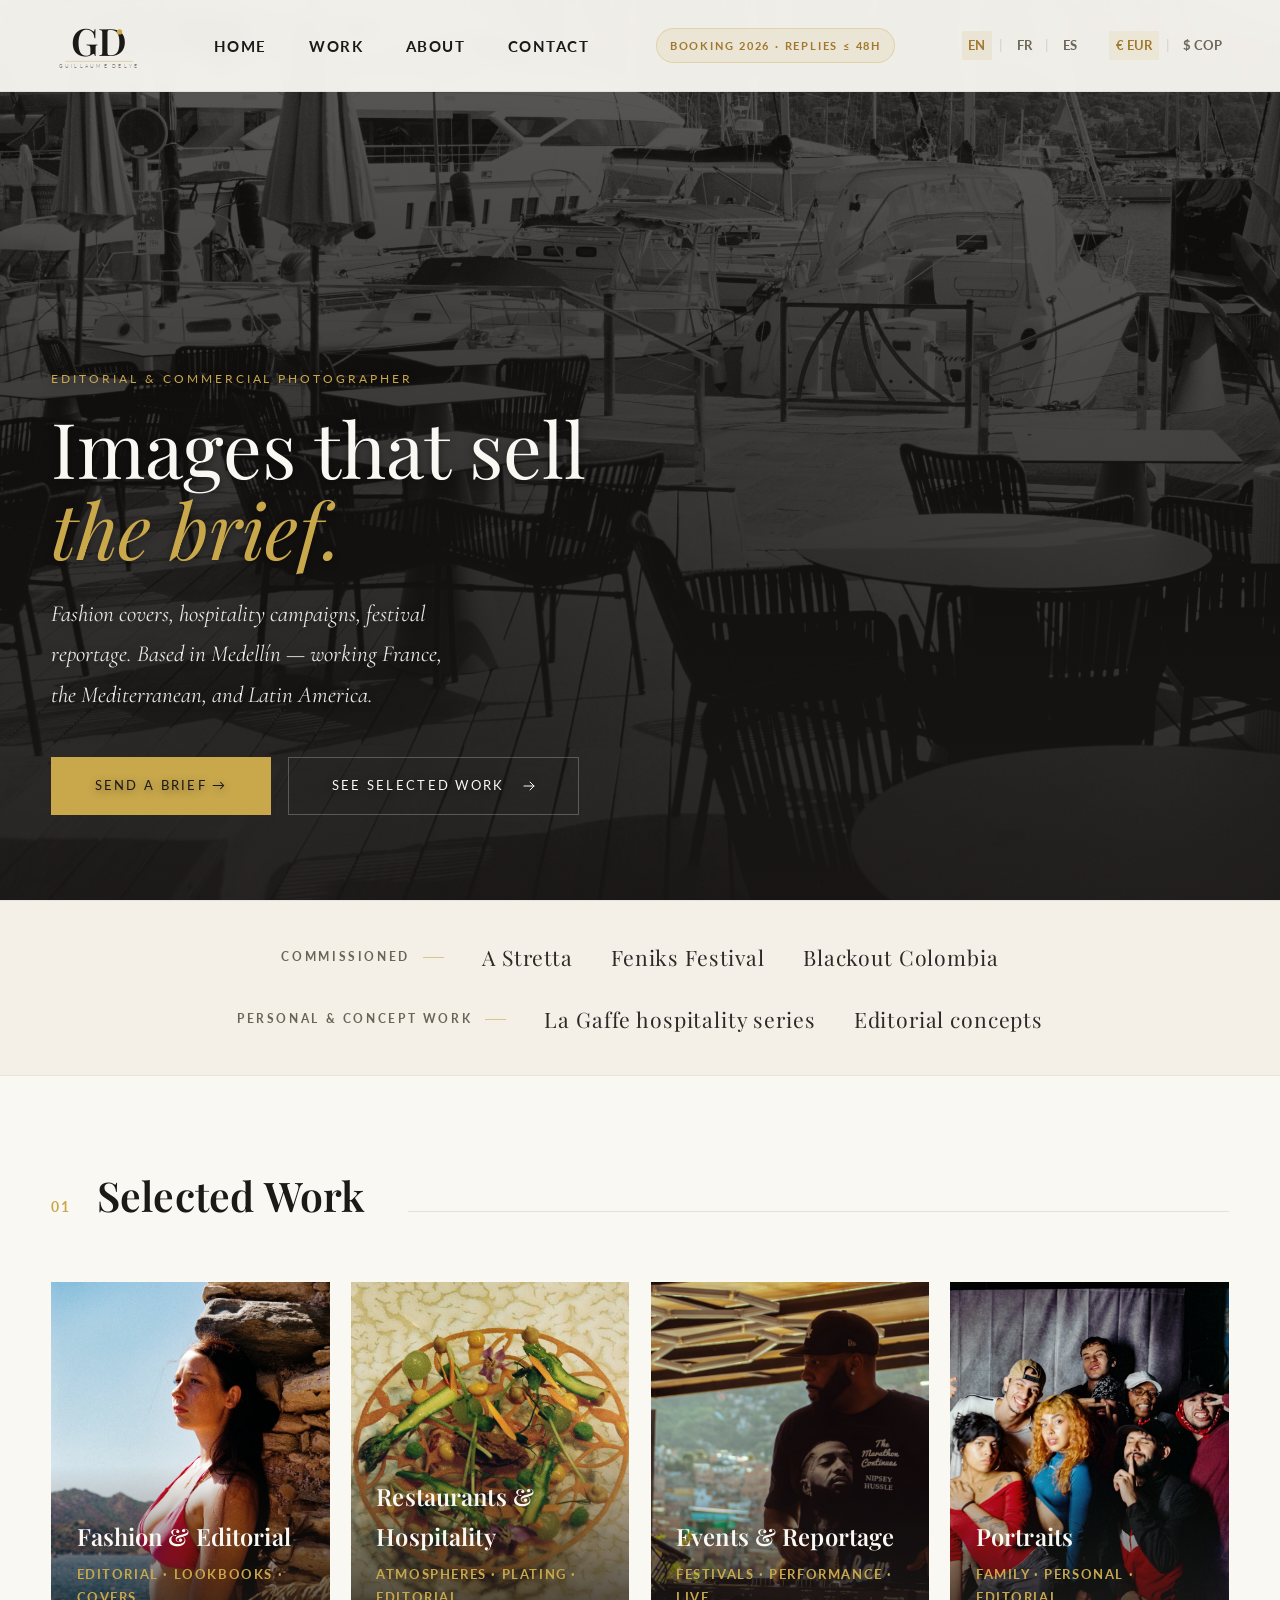
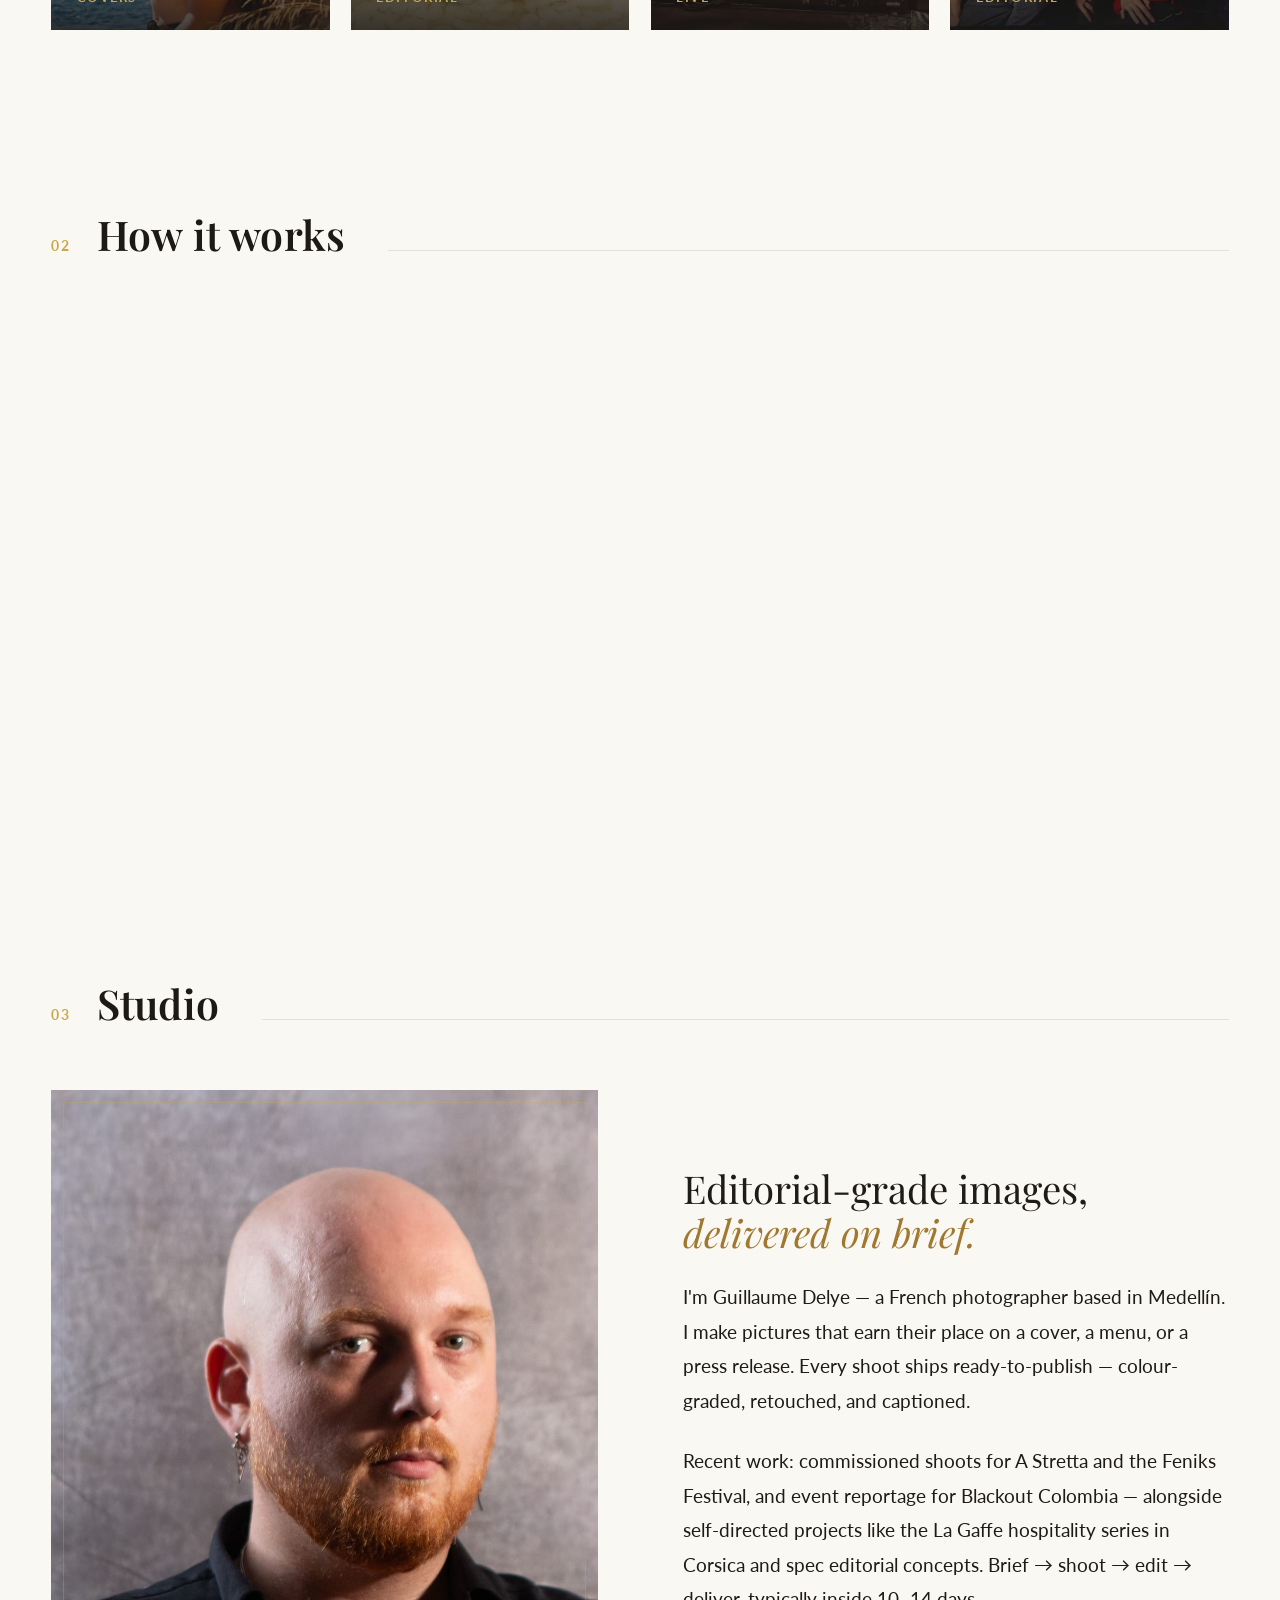
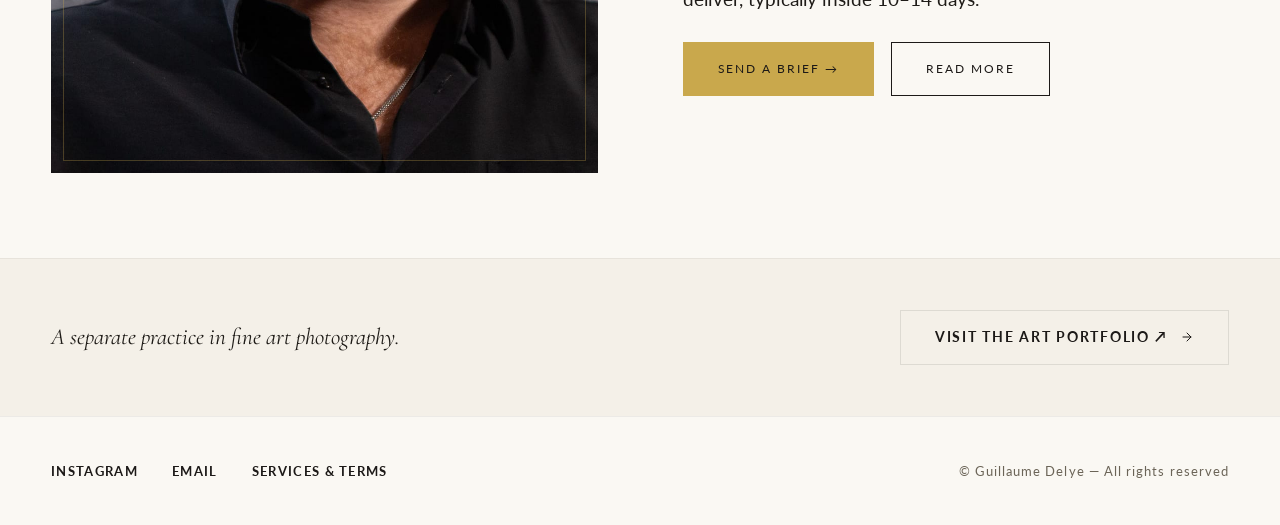
==== index.html @ 6d0bf428 "Refresh brand: refined vectorized GD monogram logo across site Replace the header logo on all pages " ====
<!DOCTYPE html>
<html lang="en">
<head>
  <meta charset="UTF-8">
  <meta name="viewport" content="width=device-width, initial-scale=1.0">
  <link rel="icon" type="image/svg+xml" href="/w2b-pro/favicon.svg">
  <link rel="alternate icon" href="/w2b-pro/favicon-32.png" sizes="32x32">
  <link rel="apple-touch-icon" href="/w2b-pro/apple-touch-icon.png">
  <title>Guillaume Delye — Editorial &amp; commercial photographer · Medellín</title>
  <meta name="description" content="French editorial and commercial photographer based in Medellín. Fashion covers, hospitality campaigns, festival reportage. Brief → shoot → deliver in 10–14 days. Replies within 48h.">
  <meta name="keywords" content="Guillaume Delye, editorial photographer Medellín, fashion photographer, hospitality photography, restaurant photographer Corsica, festival reportage">
  <meta property="og:title"       content="Guillaume Delye — Editorial &amp; Commercial Photographer">
  <meta property="og:description" content="Editorial covers, hospitality and reportage. Based in Medellín, working internationally.">
  <meta property="og:type"        content="website">
  <meta property="og:image"       content="images/fashion/model-red-bikini-stone-wall-sea-portrait-saint-florent-corsica-fashion-w2b.jpg">
  <link rel="alternate" hreflang="en" href="index.html">
  <link rel="alternate" hreflang="fr" href="index.html">
  <link rel="alternate" hreflang="es" href="index.html">
  <link rel="stylesheet" href="css/style.css">
  <link rel="canonical" href="https://w2bphotography.com/w2b-pro/">
</head>
<body>

  <!-- ═══════════════════════════════════════════════════════
       NAVIGATION
  ════════════════════════════════════════════════════════ -->
  <nav class="nav" role="navigation" aria-label="Main navigation">

    <!-- GD wordmark -->
    <a class="nav-logo" href="index.html" aria-label="Guillaume Delye · Home">
      <svg viewBox="0 0 300 150" fill="none" xmlns="http://www.w3.org/2000/svg" aria-hidden="true">
        <!-- GD monogram, refined high-contrast serif -->
        <text x="150" y="108" text-anchor="middle" font-family="'Playfair Display', Georgia, serif"
              font-size="118" font-weight="600" fill="#1C1917" letter-spacing="0">GD</text>
        <!-- Champagne dot at upper-right of the D -->
        <circle cx="214" cy="34" r="8.5" fill="#C9A84C"/>
        <!-- Gold baseline rule -->
        <line x1="44" y1="126" x2="256" y2="126" stroke="#C9A84C" stroke-width="1.4" opacity="0.9"/>
        <!-- Full name -->
        <text x="150" y="146" text-anchor="middle" font-family="'Lato', sans-serif" font-size="16"
              font-weight="300" fill="#8A8278" letter-spacing="7">GUILLAUME DELYE</text>
      </svg>
    </a>

    <!-- Links -->
    <ul class="nav-links" role="list">
      <li><a href="index.html"         data-i18n="nav_home">Home</a></li>
      <li><a href="#work"              data-i18n="nav_galleries">Work</a></li>
      <li><a href="about.html"         data-i18n="nav_about">About</a></li>
      <li><a href="contact.html"       data-i18n="nav_contact">Contact</a></li>
    </ul>
    <span class="nav-status" data-i18n="nav_status">Booking 2026 · Replies ≤ 48h</span>

    <!-- Language + mobile toggle -->
    <div style="display:flex;align-items:center;gap:1.5rem;">
      <div class="lang-switcher" role="group" aria-label="Language">
        <button class="lang-btn active" data-lang="en">EN</button>
        <span class="lang-sep">|</span>
        <button class="lang-btn" data-lang="fr">FR</button>
        <span class="lang-sep">|</span>
        <button class="lang-btn" data-lang="es">ES</button>
      </div>
      <div class="cur-switcher" role="group" aria-label="Currency">
        <button class="cur-btn" data-cur="EUR">€&nbsp;EUR</button>
        <span class="lang-sep">|</span>
        <button class="cur-btn" data-cur="COP">$&nbsp;COP</button>
      </div>
      <button class="nav-toggle" aria-label="Toggle menu" aria-expanded="false">
        <span></span><span></span><span></span>
      </button>
    </div>

  </nav>

  <!-- ═══════════════════════════════════════════════════════
       HERO
  ════════════════════════════════════════════════════════ -->
  <section class="hero" aria-label="Hero">

    <img class="hero-bg" src="images/ui/hero.jpg" alt="Guillaume Delye — La Gaffe marina terrace, Corsica">

    <div class="hero-content">
      <p class="hero-eyebrow" data-i18n="hero_eyebrow">Editorial &amp; commercial photographer</p>
      <h1 class="hero-title">
        <span data-i18n="hero_title_1">A visual representation</span><br>
        <em data-i18n="hero_title_2">of your values and project.</em>
      </h1>
      <p class="hero-tagline" data-i18n="hero_tagline">
        Fashion covers, hospitality campaigns, festival reportage. Based in Medellín, working France, the Mediterranean, and Latin America.
      </p>
      <div class="hero-cta-row">
        <a class="hero-cta hero-cta-primary" href="contact.html">
          <span data-i18n="hero_cta2">Send a brief →</span>
        </a>
        <a class="hero-cta hero-cta-ghost" href="#work">
          <span data-i18n="hero_cta">See selected work</span>
          <svg viewBox="0 0 14 14" fill="none" aria-hidden="true">
            <path d="M2 7h10M8 3l4 4-4 4" stroke="currentColor" stroke-width="1" stroke-linecap="round"/>
          </svg>
        </a>
      </div>
    </div>

  </section>

  <!-- ═══════════════════════════════════════════════════════
       CLIENTS & SELECTED WORK — two families
  ════════════════════════════════════════════════════════ -->
  <div class="featured-strip" aria-label="Clients and selected work">
    <div class="featured-inner">
      <div class="featured-group">
        <span class="featured-label" data-i18n="sec_clients_commissioned">Commissioned</span>
        <ul class="featured-list" role="list">
          <li class="featured-item">A&nbsp;Stretta</li>
          <li class="featured-item">Feniks Festival</li>
          <li class="featured-item">Blackout Colombia</li>
        </ul>
      </div>
      <div class="featured-group">
        <span class="featured-label" data-i18n="sec_clients_personal">Personal &amp; concept work</span>
        <ul class="featured-list" role="list">
          <li class="featured-item" data-i18n="clients_lagaffe">La Gaffe hospitality series</li>
          <li class="featured-item" data-i18n="clients_concepts">Editorial concepts</li>
        </ul>
      </div>
    </div>
  </div>

  <!-- ═══════════════════════════════════════════════════════
       WORK — selected categories
  ════════════════════════════════════════════════════════ -->
  <section class="section" id="work" aria-label="Selected work">
    <div class="section-header">
      <span class="section-number">01</span>
      <h2 class="section-title" data-i18n="sec_work">Selected Work</h2>
      <div class="section-line" aria-hidden="true"></div>
    </div>

    <div class="gallery-grid" id="homepage-gallery-grid" role="list">
      <!-- Populated by main.js — 4 categories -->
    </div>
  </section>

  <!-- ═══════════════════════════════════════════════════════
       PROCESS — how a commission runs
  ════════════════════════════════════════════════════════ -->
  <section class="section" id="process" aria-label="Process">
    <div class="section-header">
      <span class="section-number">02</span>
      <h2 class="section-title" data-i18n="sec_process">How it works</h2>
      <div class="section-line" aria-hidden="true"></div>
    </div>

    <ol class="process-grid" role="list">
      <li class="process-step reveal">
        <span class="process-num">01</span>
        <h3 data-i18n="proc_1_title">Brief</h3>
        <p data-i18n="proc_1_text">We agree on the look, scope, dates, and deliverables. Quote within 48h.</p>
      </li>
      <li class="process-step reveal">
        <span class="process-num">02</span>
        <h3 data-i18n="proc_2_title">Shoot</h3>
        <p data-i18n="proc_2_text">On location with light, art direction, and a working selection on set.</p>
      </li>
      <li class="process-step reveal">
        <span class="process-num">03</span>
        <h3 data-i18n="proc_3_title">Edit</h3>
        <p data-i18n="proc_3_text">Hand-graded selects, full retouching, file delivery in your specs.</p>
      </li>
      <li class="process-step reveal">
        <span class="process-num">04</span>
        <h3 data-i18n="proc_4_title">Deliver</h3>
        <p data-i18n="proc_4_text">Final files in 10–14 days. Rush turnarounds available.</p>
      </li>
    </ol>

    <aside class="rates-card reveal" aria-label="Indicative rates">
      <span class="rates-label" data-i18n="rates_label">Day rate from</span>
      <ul class="rates-list" role="list">
        <li data-price="rates_editorial">Editorial · from €1,200 / day</li>
        <li data-price="rates_hospo">Hospitality · package from €2,400</li>
        <li data-price="rates_event">Event &amp; reportage · from €300</li>
        <li data-price="rates_portrait">Portraits · from €350</li>
      </ul>
      <a href="documents/services.html" class="btn rates-cta" data-i18n="rates_services_link">Full rates &amp; services →</a>
      <p class="rates-note" data-i18n="rates_note">All rates exclude travel, licensing, and post. Detailed quote within 48h of brief.</p>
    </aside>
  </section>

  <!-- ═══════════════════════════════════════════════════════
       STUDIO — about snippet
  ════════════════════════════════════════════════════════ -->
  <section class="section" id="about-snippet" aria-label="About">
    <div class="section-header">
      <span class="section-number">03</span>
      <h2 class="section-title" data-i18n="sec_about">About</h2>
      <div class="section-line" aria-hidden="true"></div>
    </div>

    <div class="about-strip">
      <div class="about-img-wrap reveal">
        <img src="images/ui/portrait.jpg"
             alt="Guillaume Delye — photographer, Medellín"
             style="width:100%;aspect-ratio:4/5;object-fit:cover;background:var(--bg-2);">
      </div>

      <div class="about-text reveal">
        <h2>
          <span data-i18n="about_h2_1">Editorial-grade images,</span><br>
          <em data-i18n="about_h2_2">delivered on brief.</em>
        </h2>
        <p data-i18n="about_p1">
          I'm Guillaume Delye, a French photographer based in Medellín. I make pictures that earn their place on a cover, a menu, or a press release. Every shoot ships ready-to-publish: colour-graded, retouched, and captioned.
        </p>
        <p data-i18n="about_p2">
          Recent work: commissioned shoots for A Stretta and the Feniks Festival, and event reportage for Blackout Colombia, alongside self-directed projects like the La Gaffe hospitality series in Corsica and spec editorial concepts. Brief → shoot → edit → deliver, typically inside 10–14 days.
        </p>
        <div style="display:flex;gap:1rem;flex-wrap:wrap;margin-top:1.5rem;">
          <a class="btn btn-gold" href="contact.html" data-i18n="hero_cta2">Send a brief →</a>
          <a class="btn" href="about.html" data-i18n="about_read">Read more</a>
        </div>
      </div>
    </div>
  </section>

  <!-- ═══════════════════════════════════════════════════════
       BRIDGE TO ART SITE — quiet, single line
  ════════════════════════════════════════════════════════ -->
  <div class="art-bridge reveal" aria-label="Art portfolio">
    <p class="art-bridge-text" data-i18n="bridge_text">A separate practice in fine art photography.</p>
    <a class="art-bridge-link" href="https://w2bphotography.com/">
      <span data-i18n="bridge_link">Visit the art portfolio ↗</span>
      <svg width="14" height="14" viewBox="0 0 14 14" fill="none" aria-hidden="true">
        <path d="M3 7h8M7 3l4 4-4 4" stroke="currentColor" stroke-width="1" stroke-linecap="round"/>
      </svg>
    </a>
  </div>

  <!-- ═══════════════════════════════════════════════════════
       FOOTER
  ════════════════════════════════════════════════════════ -->
  <footer class="footer" role="contentinfo">
    <nav class="footer-social" aria-label="Social media">
      <a href="https://www.instagram.com/guillaumedelye" target="_blank" rel="noopener">Instagram</a>
      <a href="mailto:w2bphoto+pro@gmail.com">Email</a>
      <a href="documents/index.html" data-i18n="footer_docs">Services &amp; terms</a>
    </nav>
    <p class="footer-copy" data-i18n="footer_copy">© Guillaume Delye. All rights reserved</p>
  </footer>

  <!-- Lightbox -->
  <div id="lightbox" class="lightbox" role="dialog" aria-modal="true" aria-label="Image viewer">
    <button id="lightbox-close" class="lightbox-close">✕ Close</button>
    <button id="lightbox-prev"  class="lightbox-nav lightbox-prev">‹</button>
    <img    id="lightbox-img"   class="lightbox-img" src="" alt="">
    <button id="lightbox-next"  class="lightbox-nav lightbox-next">›</button>
    <div    id="lightbox-caption" class="lightbox-caption"></div>
  </div>

  <script src="js/gallery-data.js"></script>
  <script src="js/lang.js"></script>
  <script src="js/main.js"></script>
</body>
</html>
---- css/style.css ----
/* ============================================================
   W2b PROFESSIONAL — Main Stylesheet
   Colors: Cream #FAF8F3 | Gold #C9A84C | Near-Black #1C1917
   Fonts: Playfair Display (headings) | Cormorant Garamond (sub) | Lato (body)
   ============================================================ */

@import url('https://fonts.googleapis.com/css2?family=Playfair+Display:ital,wght@0,400;0,600;1,400&family=Cormorant+Garamond:ital,wght@0,300;0,400;1,300;1,400&family=Lato:wght@300;400;700&display=swap');

/* ── Variables ─────────────────────────────────────────────── */
:root {
  --bg:           #FAF8F3;
  --bg-2:         #F4F0E8;
  --bg-3:         #EDE8DE;
  --near-black:   #1C1917;
  --text:         #1F1C18;
  --text-muted:   #6B6457;
  --gold:         #C9A84C;
  --gold-dark:    #A07830;
  --gold-light:   rgba(201,168,76,0.12);
  --gold-border:  rgba(201,168,76,0.3);
  --border:       rgba(28,25,23,0.1);
  --border-soft:  rgba(28,25,23,0.06);

  /* Subtle art-site nod */
  --crimson-ghost: rgba(196,30,58,0.06);
  --crimson-line:  rgba(196,30,58,0.18);

  --font-display: 'Playfair Display', Georgia, serif;
  --font-sub:     'Cormorant Garamond', Georgia, serif;
  --font-body:    'Lato', system-ui, sans-serif;

  --ease-silk:    cubic-bezier(0.25, 0.46, 0.45, 0.94);
  --ease-lift:    cubic-bezier(0.34, 1.56, 0.64, 1);
}

/* ── Reset ─────────────────────────────────────────────────── */
*, *::before, *::after { box-sizing: border-box; margin: 0; padding: 0; }

html { scroll-behavior: smooth; font-size: 17px; }

body {
  background: var(--bg);
  color: var(--text);
  font-family: var(--font-body);
  font-weight: 400;
  font-size: 1.05rem;
  line-height: 1.7;
  overflow-x: hidden;
}

p { font-size: 1.05rem; line-height: 1.75; }

img { display: block; max-width: 100%; }
a   { color: inherit; text-decoration: none; }
ul  { list-style: none; }
button { cursor: pointer; border: none; background: none; font: inherit; }

/* ── Scrollbar ─────────────────────────────────────────────── */
::-webkit-scrollbar { width: 4px; }
::-webkit-scrollbar-track  { background: var(--bg); }
::-webkit-scrollbar-thumb  { background: var(--gold); border-radius: 2px; }

/* ── Navigation ────────────────────────────────────────────── */
.nav {
  position: fixed;
  top: 0; left: 0; right: 0;
  z-index: 100;
  display: flex;
  align-items: center;
  justify-content: space-between;
  padding: 1.25rem 3rem;
  background: rgba(250,248,243,0.95);
  backdrop-filter: blur(8px);
  border-bottom: 1px solid var(--border-soft);
  transition: box-shadow 0.4s ease;
}

.nav.scrolled {
  box-shadow: 0 2px 24px rgba(28,25,23,0.06);
}

/* Logo */
.nav-logo svg { width: auto; height: 48px; display: block; }

/* Nav links */
.nav-links {
  display: flex;
  gap: 2.5rem;
  align-items: center;
}

.nav-links a {
  font-family: var(--font-body);
  font-size: 0.88rem;
  font-weight: 700;
  letter-spacing: 0.1em;
  text-transform: uppercase;
  color: var(--near-black);
  position: relative;
  transition: color 0.3s ease;
}

.nav-links a::after {
  content: '';
  position: absolute;
  bottom: -3px; left: 0;
  width: 0; height: 1px;
  background: var(--gold);
  transition: width 0.35s var(--ease-silk);
}

.nav-links a:hover { color: var(--near-black); }
.nav-links a:hover::after { width: 100%; }

/* Language switcher */
.lang-switcher {
  display: flex;
  gap: 0.4rem;
  align-items: center;
  font-family: var(--font-body);
  font-size: 0.78rem;
  font-weight: 700;
  letter-spacing: 0.08em;
}

.lang-switcher button {
  color: var(--text-muted);
  padding: 0.2rem 0.4rem;
  border-radius: 2px;
  transition: color 0.2s, background 0.2s;
}

.lang-switcher button:hover,
.lang-switcher button.active {
  color: var(--gold-dark);
  background: var(--gold-light);
}

.lang-sep { color: var(--border); }

/* Currency switcher — mirrors the language switcher */
.cur-switcher {
  display: flex;
  gap: 0.4rem;
  align-items: center;
  font-family: var(--font-body);
  font-size: 0.78rem;
  font-weight: 700;
  letter-spacing: 0.08em;
}

.cur-switcher button {
  color: var(--text-muted);
  padding: 0.2rem 0.4rem;
  border-radius: 2px;
  transition: color 0.2s, background 0.2s;
}

.cur-switcher button:hover,
.cur-switcher button.active {
  color: var(--gold-dark);
  background: var(--gold-light);
}

/* Mobile toggle */
.nav-toggle {
  display: none;
  flex-direction: column;
  gap: 5px;
  padding: 4px;
}

.nav-toggle span {
  display: block;
  width: 22px;
  height: 1px;
  background: var(--text);
  transition: transform 0.3s ease, opacity 0.3s ease;
}

/* ── Hero ───────────────────────────────────────────────────── */
.hero {
  position: relative;
  width: 100%;
  min-height: 100vh;
  display: flex;
  align-items: flex-end;
  overflow: hidden;
  padding-bottom: 5rem;
}

.hero-bg {
  position: absolute;
  inset: 0;
  object-fit: cover;
  width: 100%; height: 100%;
  /* Convert hero photo to moody B&W so cream text always reads */
  filter: grayscale(1) brightness(0.55) contrast(1.1);
  transition: transform 8s ease;
}

.hero:hover .hero-bg { transform: scale(1.03); }

/* Stronger gradient overlay — guarantees text contrast at the bottom */
.hero::after {
  content: '';
  position: absolute;
  inset: 0;
  background:
    linear-gradient(
      to bottom,
      rgba(28,25,23,0.45) 0%,
      rgba(28,25,23,0.55) 35%,
      rgba(28,25,23,0.85) 100%
    ),
    radial-gradient(
      ellipse at 30% 80%,
      rgba(0,0,0,0.4) 0%,
      transparent 60%
    );
}

/* Hero text gets a subtle shadow as a safety net */
.hero-content { text-shadow: 0 2px 8px rgba(0,0,0,0.45); }

.hero-content {
  position: relative;
  z-index: 2;
  padding: 0 3rem;
  max-width: 1400px;
  width: 100%;
  margin: 0 auto;
}

.hero-eyebrow {
  font-family: var(--font-body);
  font-size: 0.7rem;
  letter-spacing: 0.25em;
  text-transform: uppercase;
  color: var(--gold);
  margin-bottom: 1rem;
  opacity: 0;
  animation: fadeUp 0.9s var(--ease-silk) 0.3s forwards;
}

.hero-title {
  font-family: var(--font-display);
  font-size: clamp(2.8rem, 6vw, 6rem);
  font-weight: 400;
  line-height: 1.05;
  color: #FAF8F3;
  margin-bottom: 1.5rem;
  opacity: 0;
  animation: fadeUp 0.9s var(--ease-silk) 0.55s forwards;
}

.hero-title em {
  font-style: italic;
  color: var(--gold);
}

.hero-tagline {
  font-family: var(--font-sub);
  font-size: clamp(1.2rem, 1.8vw, 1.55rem);
  font-weight: 400;
  font-style: italic;
  color: rgba(250,248,243,0.92);
  max-width: 420px;
  margin-bottom: 2.5rem;
  opacity: 0;
  animation: fadeUp 0.9s var(--ease-silk) 0.8s forwards;
}

.hero-cta {
  display: inline-flex;
  align-items: center;
  gap: 1rem;
  font-family: var(--font-body);
  font-size: 0.75rem;
  letter-spacing: 0.18em;
  text-transform: uppercase;
  color: #FAF8F3;
  border: 1px solid rgba(250,248,243,0.4);
  padding: 1rem 2.5rem;
  transition: background 0.35s ease, border-color 0.35s ease, color 0.35s ease;
  opacity: 0;
  animation: fadeUp 0.9s var(--ease-silk) 1s forwards;
}

.hero-cta:hover {
  background: var(--gold);
  border-color: var(--gold);
  color: var(--near-black);
}

.hero-cta svg {
  width: 14px; height: 14px;
  transition: transform 0.3s ease;
}

.hero-cta:hover svg { transform: translateX(5px); }

/* Two-button hero row */
.hero-cta-row {
  display: flex;
  flex-wrap: wrap;
  gap: 1rem;
  opacity: 0;
  animation: fadeUp 0.9s var(--ease-silk) 1s forwards;
}

.hero-cta-row .hero-cta { animation: none; opacity: 1; }

/* Ghost variant — secondary action */
.hero-cta-ghost {
  border-color: rgba(250,248,243,0.25);
  background: transparent;
}

.hero-cta-ghost:hover {
  background: rgba(250,248,243,0.1);
  border-color: rgba(250,248,243,0.6);
  color: #FAF8F3;
}

/* ── Section Layout ─────────────────────────────────────────── */
.section {
  padding: 5rem 3rem;
  max-width: 1400px;
  margin: 0 auto;
}

.section-header {
  display: flex;
  align-items: baseline;
  gap: 1.5rem;
  margin-bottom: 3rem;
}

.section-number {
  font-family: var(--font-body);
  font-size: 0.85rem;
  color: var(--gold);
  letter-spacing: 0.15em;
  font-weight: 700;
}

.section-title {
  font-family: var(--font-display);
  font-size: clamp(2.1rem, 3.2vw, 3rem);
  font-weight: 600;
  color: var(--near-black);
  letter-spacing: 0.005em;
}

.section-line {
  flex: 1;
  height: 1px;
  background: var(--border);
  margin-left: 1rem;
}

/* ── Gallery Grid (homepage) ────────────────────────────────── */
.gallery-grid {
  display: grid;
  grid-template-columns: repeat(4, 1fr);
  gap: 1.25rem;
}

.gallery-card {
  position: relative;
  overflow: hidden;
  aspect-ratio: 4/5;
  background: var(--bg-2);
  cursor: pointer;
  display: block;
}

.gallery-card img {
  width: 100%; height: 100%;
  object-fit: cover;
  transition: transform 0.7s var(--ease-silk), filter 0.4s ease;
  filter: saturate(0.9);
}

.gallery-card:hover img {
  transform: scale(1.06);
  filter: saturate(1.05);
}

.gallery-card-info {
  position: absolute;
  bottom: 0; left: 0; right: 0;
  padding: 3rem 1.5rem 1.5rem;
  background: linear-gradient(to top, rgba(28,25,23,0.85) 0%, transparent 100%);
  transform: translateY(4px);
  transition: transform 0.35s ease;
}

.gallery-card:hover .gallery-card-info { transform: translateY(0); }

.gallery-card-title {
  font-family: var(--font-display);
  font-size: 1.4rem;
  font-weight: 600;
  color: #FAF8F3;
  margin-bottom: 0.4rem;
  letter-spacing: 0.005em;
}

.gallery-card-meta {
  font-family: var(--font-body);
  font-size: 0.78rem;
  font-weight: 700;
  letter-spacing: 0.12em;
  text-transform: uppercase;
  color: var(--gold);
}

/* Gold top border on hover */
.gallery-card::after {
  content: '';
  position: absolute;
  top: 0; left: 0; right: 0;
  height: 2px;
  background: linear-gradient(to right, var(--gold), transparent);
  transform: scaleX(0);
  transform-origin: left;
  transition: transform 0.4s var(--ease-silk);
}

.gallery-card:hover::after { transform: scaleX(1); }

/* ── Services / About Strip ─────────────────────────────────── */
.services-strip {
  background: var(--bg-2);
  padding: 4rem 3rem;
  border-top: 1px solid var(--border-soft);
  border-bottom: 1px solid var(--border-soft);
}

.services-inner {
  max-width: 1400px;
  margin: 0 auto;
  display: grid;
  grid-template-columns: repeat(6, 1fr);
  gap: 1.5rem;
  text-align: center;
}

.service-item {
  display: flex;
  flex-direction: column;
  align-items: center;
  gap: 0.75rem;
  padding: 1rem 0.5rem;
  border-radius: 4px;
  text-decoration: none;
  color: inherit;
  transition: transform 0.25s ease, background 0.25s ease;
}

.service-item:hover {
  transform: translateY(-3px);
  background: rgba(201,168,76,0.06);
}

.service-item:hover .service-icon {
  stroke: var(--gold);
  filter: drop-shadow(0 2px 6px rgba(201,168,76,0.3));
}

.service-item:hover .service-label {
  color: var(--text);
}

.service-icon {
  width: 40px; height: 40px;
  stroke: var(--gold);
  fill: none;
  stroke-width: 1.2;
  stroke-linecap: round;
  transition: filter 0.25s ease;
}

.service-label {
  font-family: var(--font-body);
  font-size: 0.82rem;
  font-weight: 700;
  letter-spacing: 0.1em;
  text-transform: uppercase;
  color: var(--near-black);
  transition: color 0.25s ease;
}

/* ── Featured-In strip — press / clients ────────────────────── */
.featured-strip {
  background: var(--bg-2);
  border-top: 1px solid var(--border-soft);
  border-bottom: 1px solid var(--border-soft);
  padding: 2.25rem 3rem;
}

.featured-inner {
  max-width: 1400px;
  margin: 0 auto;
  display: flex;
  flex-direction: column;
  align-items: center;
  gap: 1.5rem;
}

.featured-group {
  display: flex;
  align-items: center;
  justify-content: center;
  flex-wrap: wrap;
  gap: 1.5rem 2.25rem;
}

.featured-label {
  font-family: var(--font-body);
  font-size: 0.7rem;
  font-weight: 700;
  letter-spacing: 0.22em;
  text-transform: uppercase;
  color: var(--text-muted);
  position: relative;
  padding-right: 2rem;
}

.featured-label::after {
  content: '';
  position: absolute;
  right: 0; top: 50%;
  width: 1.25rem; height: 1px;
  background: var(--gold);
  opacity: 0.6;
}

.featured-list {
  display: flex;
  align-items: center;
  flex-wrap: wrap;
  gap: 2.25rem;
  list-style: none;
  padding: 0;
  margin: 0;
}

.featured-item {
  font-family: var(--font-display);
  font-size: 1.25rem;
  font-weight: 400;
  letter-spacing: 0.04em;
  color: var(--near-black);
  white-space: nowrap;
  opacity: 0.92;
  transition: opacity 0.3s ease, color 0.3s ease;
}

.featured-item:hover { opacity: 1; }

/* ── About snippet ──────────────────────────────────────────── */
.about-strip {
  display: grid;
  grid-template-columns: 1fr 1fr;
  gap: 5rem;
  align-items: center;
}

.about-img-wrap {
  position: relative;
  overflow: hidden;
}

.about-img-wrap img {
  width: 100%;
  aspect-ratio: 4/5;
  object-fit: cover;
  transition: transform 0.7s var(--ease-silk);
}

.about-img-wrap:hover img { transform: scale(1.03); }

/* Subtle gold frame */
.about-img-wrap::after {
  content: '';
  position: absolute;
  inset: 12px;
  border: 1px solid var(--gold-border);
  pointer-events: none;
  transition: inset 0.4s ease;
}

.about-img-wrap:hover::after { inset: 6px; }

.about-text h2 {
  font-family: var(--font-display);
  font-size: clamp(1.8rem, 3vw, 2.8rem);
  font-weight: 400;
  margin-bottom: 1.5rem;
  line-height: 1.15;
}

.about-text h2 em {
  font-style: italic;
  color: var(--gold-dark);
}

.about-text p {
  font-size: 1.1rem;
  line-height: 1.85;
  color: var(--text);
  margin-bottom: 1.5rem;
}

/* Subtle crimson accent — nod to art site */
.art-nod {
  display: inline-flex;
  align-items: center;
  gap: 0.75rem;
  font-family: var(--font-sub);
  font-size: 0.85rem;
  font-style: italic;
  color: var(--text-muted);
  padding: 0.75rem 1.25rem;
  background: var(--crimson-ghost);
  border-left: 2px solid var(--crimson-line);
  margin-bottom: 2rem;
}

/* ── Bridge to Art Site ─────────────────────────────────────── */
.art-bridge {
  background: var(--bg-2);
  border-top: 1px solid var(--border-soft);
  padding: 3rem;
  display: flex;
  align-items: center;
  justify-content: space-between;
  flex-wrap: wrap;
  gap: 1.5rem;
  max-width: 1400px;
  margin: 0 auto;
}

.art-bridge-text {
  font-family: var(--font-sub);
  font-size: clamp(1.2rem, 1.8vw, 1.5rem);
  font-style: italic;
  color: var(--text);
}

.art-bridge-link {
  display: flex;
  align-items: center;
  gap: 0.75rem;
  font-family: var(--font-body);
  font-size: 0.85rem;
  font-weight: 700;
  letter-spacing: 0.12em;
  text-transform: uppercase;
  color: var(--near-black);
  border: 1px solid var(--border);
  padding: 0.85rem 2rem;
  transition: border-color 0.3s, background 0.3s;
}

.art-bridge-link:hover {
  border-color: var(--gold);
  background: var(--gold-light);
}

/* ── Footer ─────────────────────────────────────────────────── */
.footer {
  border-top: 1px solid var(--border-soft);
  padding: 2.5rem 3rem;
  display: flex;
  align-items: center;
  justify-content: space-between;
  flex-wrap: wrap;
  gap: 1.5rem;
}

.footer-social {
  display: flex;
  gap: 2rem;
}

.footer-social a {
  font-family: var(--font-body);
  font-size: 0.78rem;
  font-weight: 700;
  letter-spacing: 0.1em;
  text-transform: uppercase;
  color: var(--near-black);
  transition: color 0.25s;
}

.footer-social a:hover { color: var(--gold-dark); }

.footer-copy {
  font-family: var(--font-body);
  font-size: 0.78rem;
  color: var(--text-muted);
  letter-spacing: 0.08em;
}

/* ── Gallery Page ───────────────────────────────────────────── */
.gallery-page-hero {
  min-height: 50vh;
  display: flex;
  flex-direction: column;
  justify-content: flex-end;
  padding: 7rem 3rem 3.5rem;
  position: relative;
  overflow: hidden;
  border-bottom: 1px solid var(--border-soft);
}

.gallery-page-hero::after {
  content: '';
  position: absolute;
  inset: 0;
  background: linear-gradient(to bottom, transparent 30%, rgba(250,248,243,0.95) 100%);
  z-index: 1;
}

.gallery-page-hero-bg {
  position: absolute;
  inset: 0;
  object-fit: cover;
  width: 100%; height: 100%;
  filter: saturate(0.7);
}

.gallery-page-hero-content {
  position: relative;
  z-index: 2;
  max-width: 1400px;
  margin: 0 auto;
  width: 100%;
}

.gallery-back {
  display: inline-flex;
  align-items: center;
  gap: 0.5rem;
  font-family: var(--font-body);
  font-size: 0.65rem;
  letter-spacing: 0.12em;
  text-transform: uppercase;
  color: var(--text-muted);
  margin-bottom: 1.5rem;
  transition: color 0.25s;
}

.gallery-back:hover { color: var(--gold-dark); }

.gallery-page-title {
  font-family: var(--font-display);
  font-size: clamp(2rem, 5vw, 4.5rem);
  font-weight: 400;
  color: var(--near-black);
  line-height: 1;
}

.gallery-page-desc {
  font-family: var(--font-sub);
  font-size: 1.1rem;
  font-style: italic;
  color: var(--text-muted);
  margin-top: 0.75rem;
  max-width: 500px;
}

/* Photo grid — clean columns */
.photo-grid {
  columns: 3;
  column-gap: 1rem;
  padding: 3rem;
  max-width: 1400px;
  margin: 0 auto;
}

.photo-item {
  break-inside: avoid;
  margin-bottom: 1rem;
  overflow: hidden;
  cursor: pointer;
  position: relative;
}

.photo-item img {
  width: 100%;
  display: block;
  transition: transform 0.6s var(--ease-silk), filter 0.4s ease;
  filter: saturate(0.9);
}

.photo-item:hover img {
  transform: scale(1.04);
  filter: saturate(1.05);
}

.photo-item-overlay {
  position: absolute;
  bottom: 0; left: 0; right: 0;
  padding: 2rem 1rem 0.75rem;
  background: linear-gradient(to top, rgba(28,25,23,0.75), transparent);
  opacity: 0;
  transition: opacity 0.35s ease;
}

.photo-item:hover .photo-item-overlay { opacity: 1; }

.photo-item-name {
  font-family: var(--font-body);
  font-size: 0.6rem;
  letter-spacing: 0.1em;
  color: rgba(250,248,243,0.8);
  text-transform: uppercase;
}

/* ── Lightbox ───────────────────────────────────────────────── */
.lightbox {
  position: fixed;
  inset: 0;
  background: rgba(250,248,243,0.97);
  z-index: 1000;
  display: flex;
  align-items: center;
  justify-content: center;
  opacity: 0;
  pointer-events: none;
  transition: opacity 0.35s ease;
  backdrop-filter: blur(12px);
}

.lightbox.open {
  opacity: 1;
  pointer-events: all;
}

.lightbox-img {
  max-width: 88vw;
  max-height: 88vh;
  object-fit: contain;
  box-shadow: 0 8px 60px rgba(28,25,23,0.15);
}

.lightbox-close {
  position: absolute;
  top: 1.5rem; right: 2rem;
  font-family: var(--font-body);
  font-size: 0.65rem;
  letter-spacing: 0.15em;
  text-transform: uppercase;
  color: var(--text-muted);
  transition: color 0.25s;
}

.lightbox-close:hover { color: var(--gold-dark); }

.lightbox-caption {
  position: absolute;
  bottom: 2rem; left: 50%;
  transform: translateX(-50%);
  font-family: var(--font-body);
  font-size: 0.6rem;
  letter-spacing: 0.1em;
  text-transform: uppercase;
  color: var(--text-muted);
  white-space: nowrap;
}

.lightbox-nav {
  position: absolute;
  top: 50%; transform: translateY(-50%);
  font-size: 1.8rem;
  color: var(--text-muted);
  padding: 1rem;
  transition: color 0.25s;
}

.lightbox-prev { left: 1rem; }
.lightbox-next { right: 1rem; }
.lightbox-nav:hover { color: var(--near-black); }

/* ── Contact Page ───────────────────────────────────────────── */
.contact-page {
  padding: 9rem 3rem 5rem;
  max-width: 800px;
  margin: 0 auto;
}

.contact-page-title {
  font-family: var(--font-display);
  font-size: clamp(2rem, 4vw, 3.5rem);
  font-weight: 400;
  margin-bottom: 0.75rem;
  line-height: 1;
}

.contact-page-sub {
  font-family: var(--font-sub);
  font-size: 1.1rem;
  font-style: italic;
  color: var(--text-muted);
  margin-bottom: 3rem;
}

/* Form */
.contact-form {
  display: flex;
  flex-direction: column;
  gap: 1.5rem;
}

.form-row {
  display: grid;
  grid-template-columns: 1fr 1fr;
  gap: 1.25rem;
}

.form-group {
  display: flex;
  flex-direction: column;
  gap: 0.5rem;
}

.form-group label {
  font-family: var(--font-body);
  font-size: 0.82rem;
  font-weight: 700;
  letter-spacing: 0.08em;
  text-transform: uppercase;
  color: var(--near-black);
}

.form-group label span { color: var(--gold); }

.form-group input,
.form-group select,
.form-group textarea {
  font-family: var(--font-body);
  font-size: 0.95rem;
  color: var(--text);
  background: var(--bg);
  border: 1px solid var(--border);
  padding: 0.85rem 1rem;
  border-radius: 0;
  outline: none;
  width: 100%;
  transition: border-color 0.3s ease, box-shadow 0.3s ease;
  -webkit-appearance: none;
}

.form-group input:focus,
.form-group select:focus,
.form-group textarea:focus {
  border-color: var(--gold);
  box-shadow: 0 0 0 3px var(--gold-light);
}

.form-group textarea {
  resize: vertical;
  min-height: 130px;
}

.form-group select {
  background-image: url("data:image/svg+xml,%3Csvg xmlns='http://www.w3.org/2000/svg' width='12' height='8' viewBox='0 0 12 8'%3E%3Cpath d='M1 1l5 5 5-5' stroke='%238A8278' stroke-width='1.5' fill='none' stroke-linecap='round'/%3E%3C/svg%3E");
  background-repeat: no-repeat;
  background-position: right 1rem center;
  padding-right: 2.5rem;
}

.form-submit {
  display: inline-flex;
  align-items: center;
  gap: 0.75rem;
  font-family: var(--font-body);
  font-size: 0.72rem;
  letter-spacing: 0.18em;
  text-transform: uppercase;
  color: var(--bg);
  background: var(--near-black);
  border: 1px solid var(--near-black);
  padding: 1.1rem 2.5rem;
  cursor: pointer;
  transition: background 0.3s, border-color 0.3s, color 0.3s;
  align-self: flex-start;
}

.form-submit:hover {
  background: var(--gold);
  border-color: var(--gold);
  color: var(--near-black);
}

.form-success {
  display: none;
  padding: 1rem 1.5rem;
  background: var(--gold-light);
  border-left: 3px solid var(--gold);
  font-family: var(--font-sub);
  font-style: italic;
  color: var(--gold-dark);
}

/* Slim contact form — single column, narrower max-width */
.contact-form-slim { max-width: 560px; gap: 1.75rem; }

/* Direct email link below the form */
.contact-direct {
  margin-top: 2.5rem;
  font-family: var(--font-sub);
  font-size: 1rem;
  font-style: italic;
  color: var(--text-muted);
  text-align: left;
}

.contact-direct a {
  color: var(--near-black);
  font-style: normal;
  font-family: var(--font-body);
  font-size: 0.9rem;
  letter-spacing: 0.04em;
  border-bottom: 1px solid var(--gold);
  padding-bottom: 1px;
  margin-left: 0.5rem;
  transition: color 0.25s, border-color 0.25s;
}

.contact-direct a:hover {
  color: var(--gold-dark);
  border-color: var(--gold-dark);
}

/* ── About Page ─────────────────────────────────────────────── */
.about-page {
  padding: 9rem 3rem 5rem;
  max-width: 1100px;
  margin: 0 auto;
}

.about-page-grid {
  display: grid;
  grid-template-columns: 1fr 1.2fr;
  gap: 5rem;
  align-items: start;
}

.about-page-img {
  position: sticky;
  top: 7rem;
}

.about-page-img img {
  width: 100%;
  aspect-ratio: 3/4;
  object-fit: cover;
}

.about-page-img::after {
  content: '';
  position: absolute;
  inset: 10px;
  border: 1px solid var(--gold-border);
  pointer-events: none;
}

.about-page-text h1 {
  font-family: var(--font-display);
  font-size: clamp(2rem, 4vw, 3.5rem);
  font-weight: 400;
  margin-bottom: 2rem;
  line-height: 1.1;
}

.about-page-eyebrow {
  font-family: var(--font-body);
  font-size: 0.72rem;
  font-weight: 700;
  letter-spacing: 0.2em;
  text-transform: uppercase;
  color: var(--gold-dark);
  margin-bottom: 1rem;
}

.about-page-text p {
  font-family: var(--font-sub);
  font-size: 1.1rem;
  line-height: 1.9;
  color: var(--text-muted);
  margin-bottom: 1.75rem;
}

/* Signature — real ink scan, pre-processed to a transparent PNG with dark
   ink for this light theme. Drawn in left-to-right on scroll. */
.about-page .signature {
  margin: 2.25rem 0 0.5rem;
}
.about-page .sig-ink {
  display: block;
  width: clamp(170px, 40vw, 260px);
  height: auto;
  opacity: 0.9;
}
.about-page .signature.sig-animate .sig-ink {
  -webkit-mask-image: linear-gradient(90deg, #000 40%, transparent 60%);
          mask-image: linear-gradient(90deg, #000 40%, transparent 60%);
  -webkit-mask-size: 230% 100%;
          mask-size: 230% 100%;
  -webkit-mask-position: 100% 0;
          mask-position: 100% 0;
}
.about-page .signature.sig-animate.drawn .sig-ink {
  -webkit-mask-position: 0 0;
          mask-position: 0 0;
  -webkit-transition: -webkit-mask-position 1.4s var(--ease-silk) 0.2s;
          transition: mask-position 1.4s var(--ease-silk) 0.2s;
}
@media (prefers-reduced-motion: reduce) {
  .about-page .signature.sig-animate .sig-ink {
    -webkit-mask-position: 0 0; mask-position: 0 0; transition: none;
  }
}

/* Selected-clients / locations metadata block */
.studio-meta {
  margin-top: 2.5rem;
  padding-top: 2rem;
  border-top: 1px solid var(--border-soft);
  display: grid;
  grid-template-columns: max-content 1fr;
  column-gap: 2rem;
  row-gap: 0.75rem;
  font-family: var(--font-body);
}

.studio-meta dt {
  font-size: 0.72rem;
  font-weight: 700;
  letter-spacing: 0.18em;
  text-transform: uppercase;
  color: var(--text-muted);
  padding-top: 0.15rem;
}

.studio-meta dd {
  font-family: var(--font-sub);
  font-size: 1.05rem;
  font-style: italic;
  color: var(--text);
  margin: 0;
}

/* ── Animations ─────────────────────────────────────────────── */
@keyframes fadeUp {
  from { opacity: 0; transform: translateY(16px); }
  to   { opacity: 1; transform: translateY(0); }
}

.reveal {
  opacity: 0;
  transform: translateY(20px);
  transition: opacity 0.7s ease, transform 0.7s var(--ease-silk);
}

.reveal.visible {
  opacity: 1;
  transform: translateY(0);
}

/* ── Buttons ─────────────────────────────────────────────────── */
.btn {
  display: inline-flex;
  align-items: center;
  gap: 0.75rem;
  font-family: var(--font-body);
  font-size: 0.72rem;
  letter-spacing: 0.16em;
  text-transform: uppercase;
  padding: 0.9rem 2rem;
  border: 1px solid var(--near-black);
  color: var(--near-black);
  transition: background 0.3s, color 0.3s;
}

.btn:hover {
  background: var(--near-black);
  color: var(--bg);
}

.btn-gold {
  background: var(--gold);
  border-color: var(--gold);
  color: var(--near-black);
}

.btn-gold:hover {
  background: var(--gold-dark);
  border-color: var(--gold-dark);
  color: #fff;
}

/* ── Responsive ─────────────────────────────────────────────── */
@media (max-width: 1100px) {
  .gallery-grid      { grid-template-columns: repeat(2, 1fr); }
  .services-inner    { grid-template-columns: repeat(3, 1fr); }
  .about-strip       { grid-template-columns: 1fr; gap: 2.5rem; }
  .about-page-grid   { grid-template-columns: 1fr; }
  .about-page-img    { position: static; }
}

@media (max-width: 768px) {
  .nav { padding: 1rem 1.5rem; }
  .nav-links {
    display: none;
    position: absolute;
    top: 100%; left: 0; right: 0;
    flex-direction: column;
    background: rgba(250,248,243,0.98);
    padding: 1.5rem;
    border-top: 1px solid var(--border-soft);
    box-shadow: 0 8px 24px rgba(28,25,23,0.08);
    gap: 1.5rem;
  }
  .nav-links.open { display: flex; }
  .nav-toggle     { display: flex; }

  .gallery-grid     { grid-template-columns: 1fr; }
  .services-inner   { grid-template-columns: repeat(2, 1fr); }
  .photo-grid       { columns: 2; }
  .form-row         { grid-template-columns: 1fr; }
  .section          { padding: 3rem 1.5rem; }
  .footer           { flex-direction: column; align-items: flex-start; }

  /* Featured strip stacks vertically on mobile */
  .featured-strip   { padding: 1.75rem 1.5rem; }
  .featured-inner   { gap: 1.25rem 1.75rem; }
  .featured-label   { padding-right: 0; padding-bottom: 0.5rem; }
  .featured-label::after { display: none; }
  .featured-list    { gap: 1.25rem 1.75rem; justify-content: center; }

  /* Stack the studio-meta dl on mobile */
  .studio-meta { grid-template-columns: 1fr; row-gap: 0.4rem; }
  .studio-meta dt { padding-top: 0.75rem; }
  .studio-meta dt:first-of-type { padding-top: 0; }

  /* Hero CTA row stacks */
  .hero-cta-row .hero-cta { width: 100%; justify-content: center; }
}

@media (max-width: 480px) {
  .photo-grid { columns: 1; }
}

/* ── Nav availability badge ─────────────────────────────────── */
.nav-status {
  font-family: var(--font-body);
  font-size: 0.66rem;
  font-weight: 700;
  letter-spacing: 0.16em;
  text-transform: uppercase;
  color: var(--gold-dark);
  padding: 0.4rem 0.75rem;
  border: 1px solid var(--gold-border);
  border-radius: 999px;
  background: var(--gold-light);
  white-space: nowrap;
}

@media (max-width: 1024px) { .nav-status { display: none; } }

/* ── Hero primary CTA — gold-filled ─────────────────────────── */
.hero-cta-primary {
  background: var(--gold);
  border-color: var(--gold);
  color: var(--near-black);
}
.hero-cta-primary:hover {
  background: var(--near-black);
  border-color: var(--near-black);
  color: var(--bg);
}

/* ── Process strip ──────────────────────────────────────────── */
.process-grid {
  display: grid;
  grid-template-columns: repeat(4, 1fr);
  gap: 2rem;
  list-style: none;
  padding: 0;
  margin: 0 0 3rem;
}

.process-step {
  position: relative;
  padding-top: 1.5rem;
  border-top: 1px solid var(--border);
}

.process-num {
  font-family: var(--font-body);
  font-size: 0.72rem;
  font-weight: 700;
  letter-spacing: 0.18em;
  color: var(--gold-dark);
  display: block;
  margin-bottom: 0.75rem;
}

.process-step h3 {
  font-family: var(--font-display);
  font-size: 1.5rem;
  font-weight: 600;
  letter-spacing: 0.005em;
  color: var(--near-black);
  margin-bottom: 0.5rem;
}

.process-step p {
  font-size: 0.95rem;
  line-height: 1.6;
  color: var(--text-muted);
}

/* ── Rates card ─────────────────────────────────────────────── */
.rates-card {
  background: var(--bg-2);
  border-left: 2px solid var(--gold);
  padding: 1.75rem 2rem;
  display: grid;
  grid-template-columns: max-content 1fr max-content;
  gap: 1.5rem 2.5rem;
  align-items: start;
}

.rates-label {
  font-family: var(--font-body);
  font-size: 0.72rem;
  font-weight: 700;
  letter-spacing: 0.18em;
  text-transform: uppercase;
  color: var(--text-muted);
  align-self: center;
}

.rates-list {
  display: flex;
  flex-direction: column;
  gap: 0.4rem;
  margin: 0;
  padding: 0;
}

.rates-list li {
  font-family: var(--font-display);
  font-size: 1.05rem;
  color: var(--near-black);
}

.rates-cta {
  align-self: center;
  white-space: nowrap;
}

.rates-note {
  grid-column: 1 / -1;
  font-family: var(--font-body);
  font-size: 0.78rem;
  color: var(--text-muted);
  border-top: 1px solid var(--border-soft);
  padding-top: 0.75rem;
  margin: 0;
}

@media (max-width: 1024px) {
  .process-grid       { grid-template-columns: repeat(2, 1fr); }
  .rates-card         { grid-template-columns: 1fr; gap: 1rem; }
}

@media (max-width: 768px) {
  .process-grid { grid-template-columns: 1fr; gap: 1.5rem; }
}
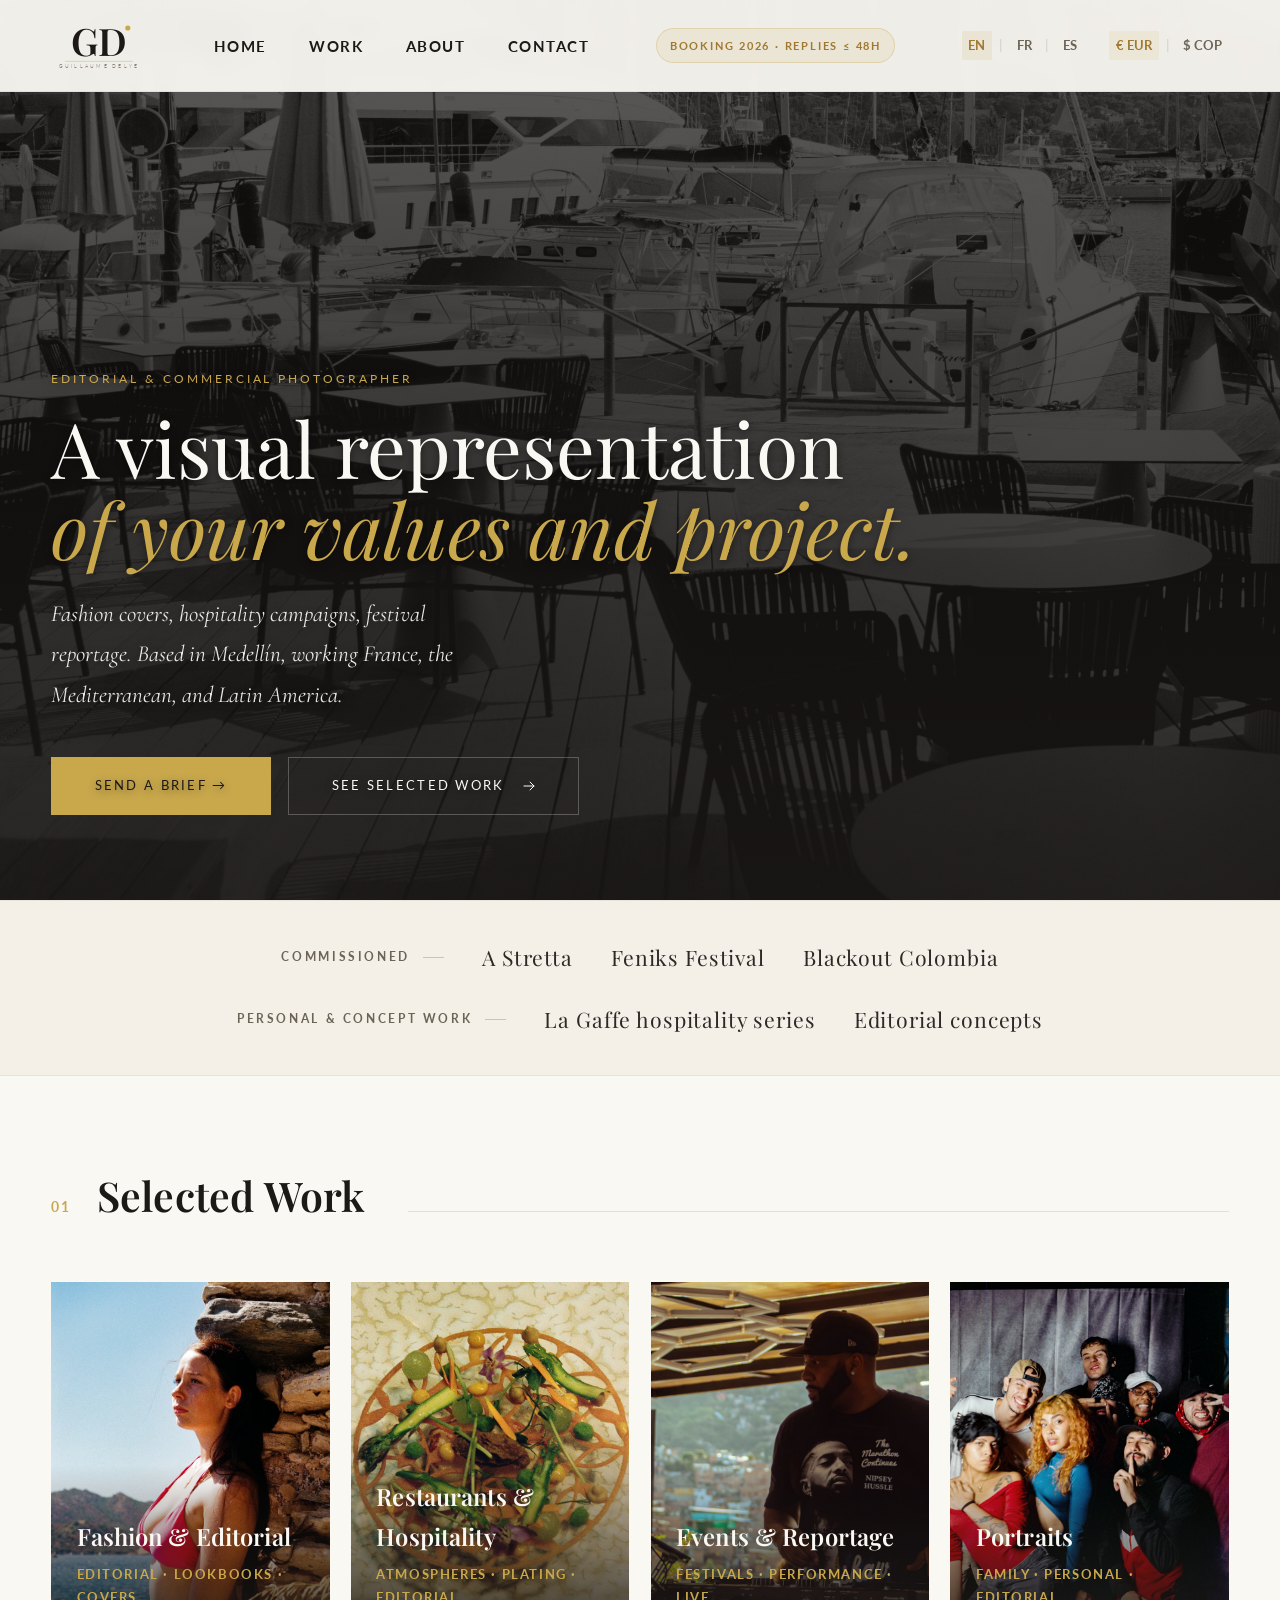
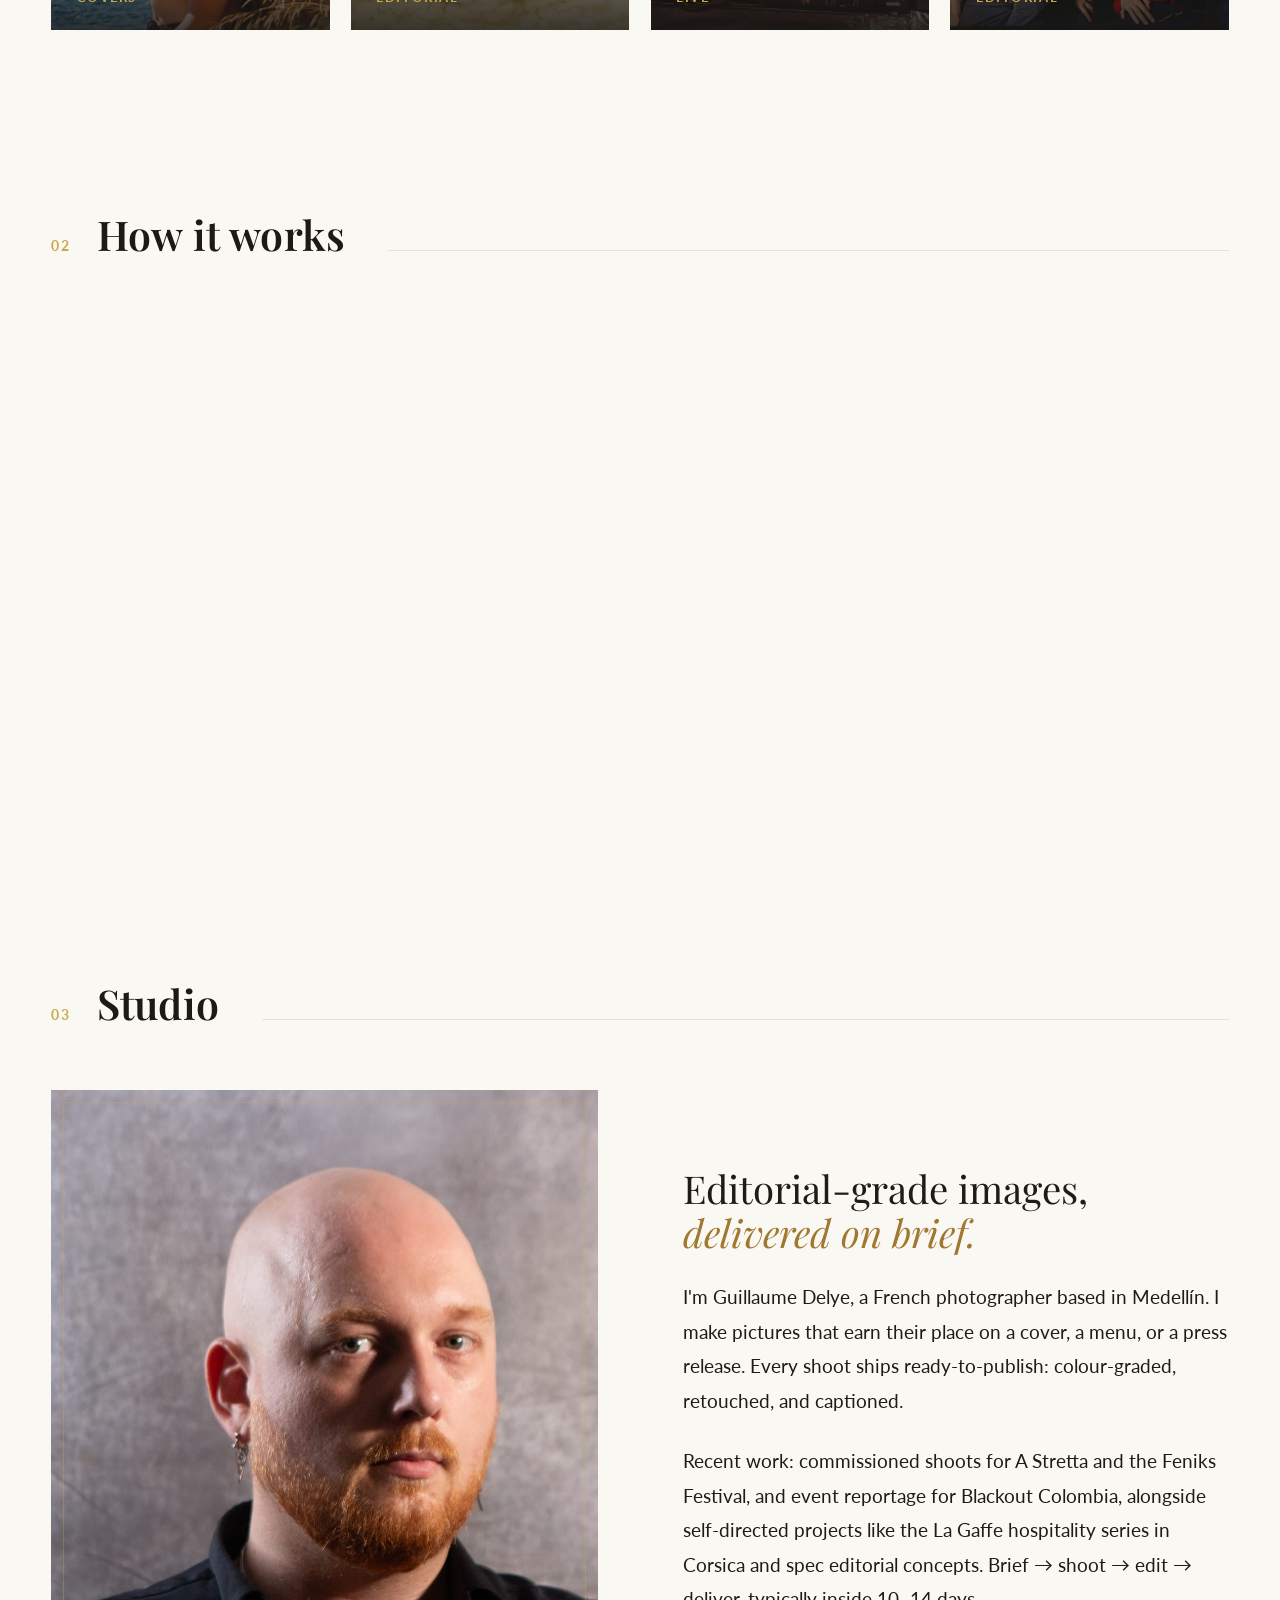
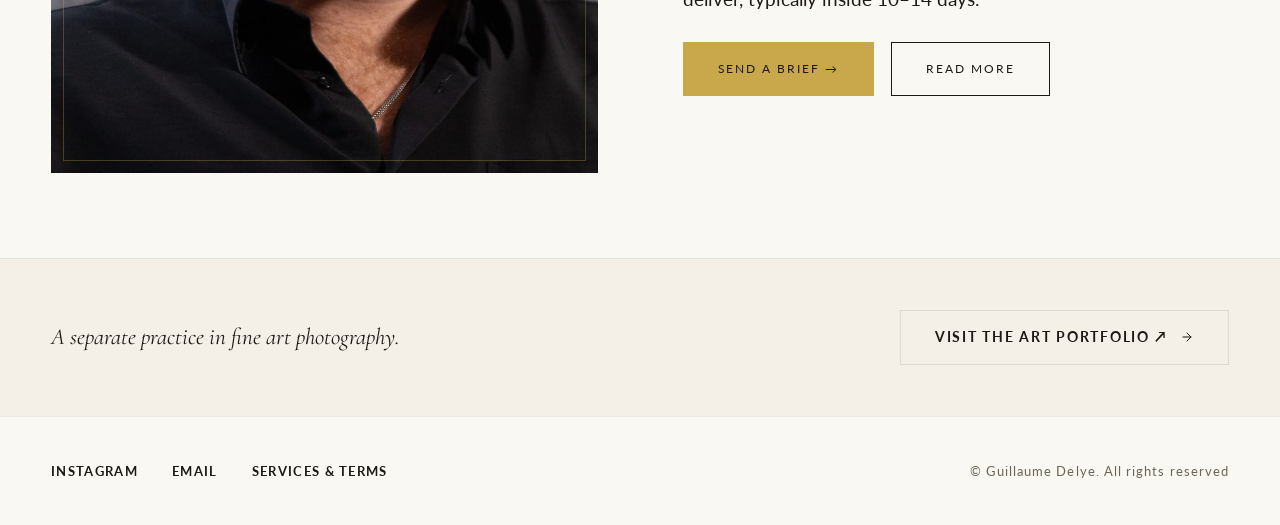
==== commit 6c403820: "Fix GD logo: float the gold dot clear at the D's upper-right The vectorized dot was sitting inside t" ====
--- a/index.html
+++ b/index.html
@@ -33,7 +33,7 @@
         <text x="150" y="108" text-anchor="middle" font-family="'Playfair Display', Georgia, serif"
               font-size="118" font-weight="600" fill="#1C1917" letter-spacing="0">GD</text>
         <!-- Champagne dot at upper-right of the D -->
-        <circle cx="214" cy="34" r="8.5" fill="#C9A84C"/>
+        <circle cx="240" cy="22" r="8" fill="#C9A84C"/>
         <!-- Gold baseline rule -->
         <line x1="44" y1="126" x2="256" y2="126" stroke="#C9A84C" stroke-width="1.4" opacity="0.9"/>
         <!-- Full name -->
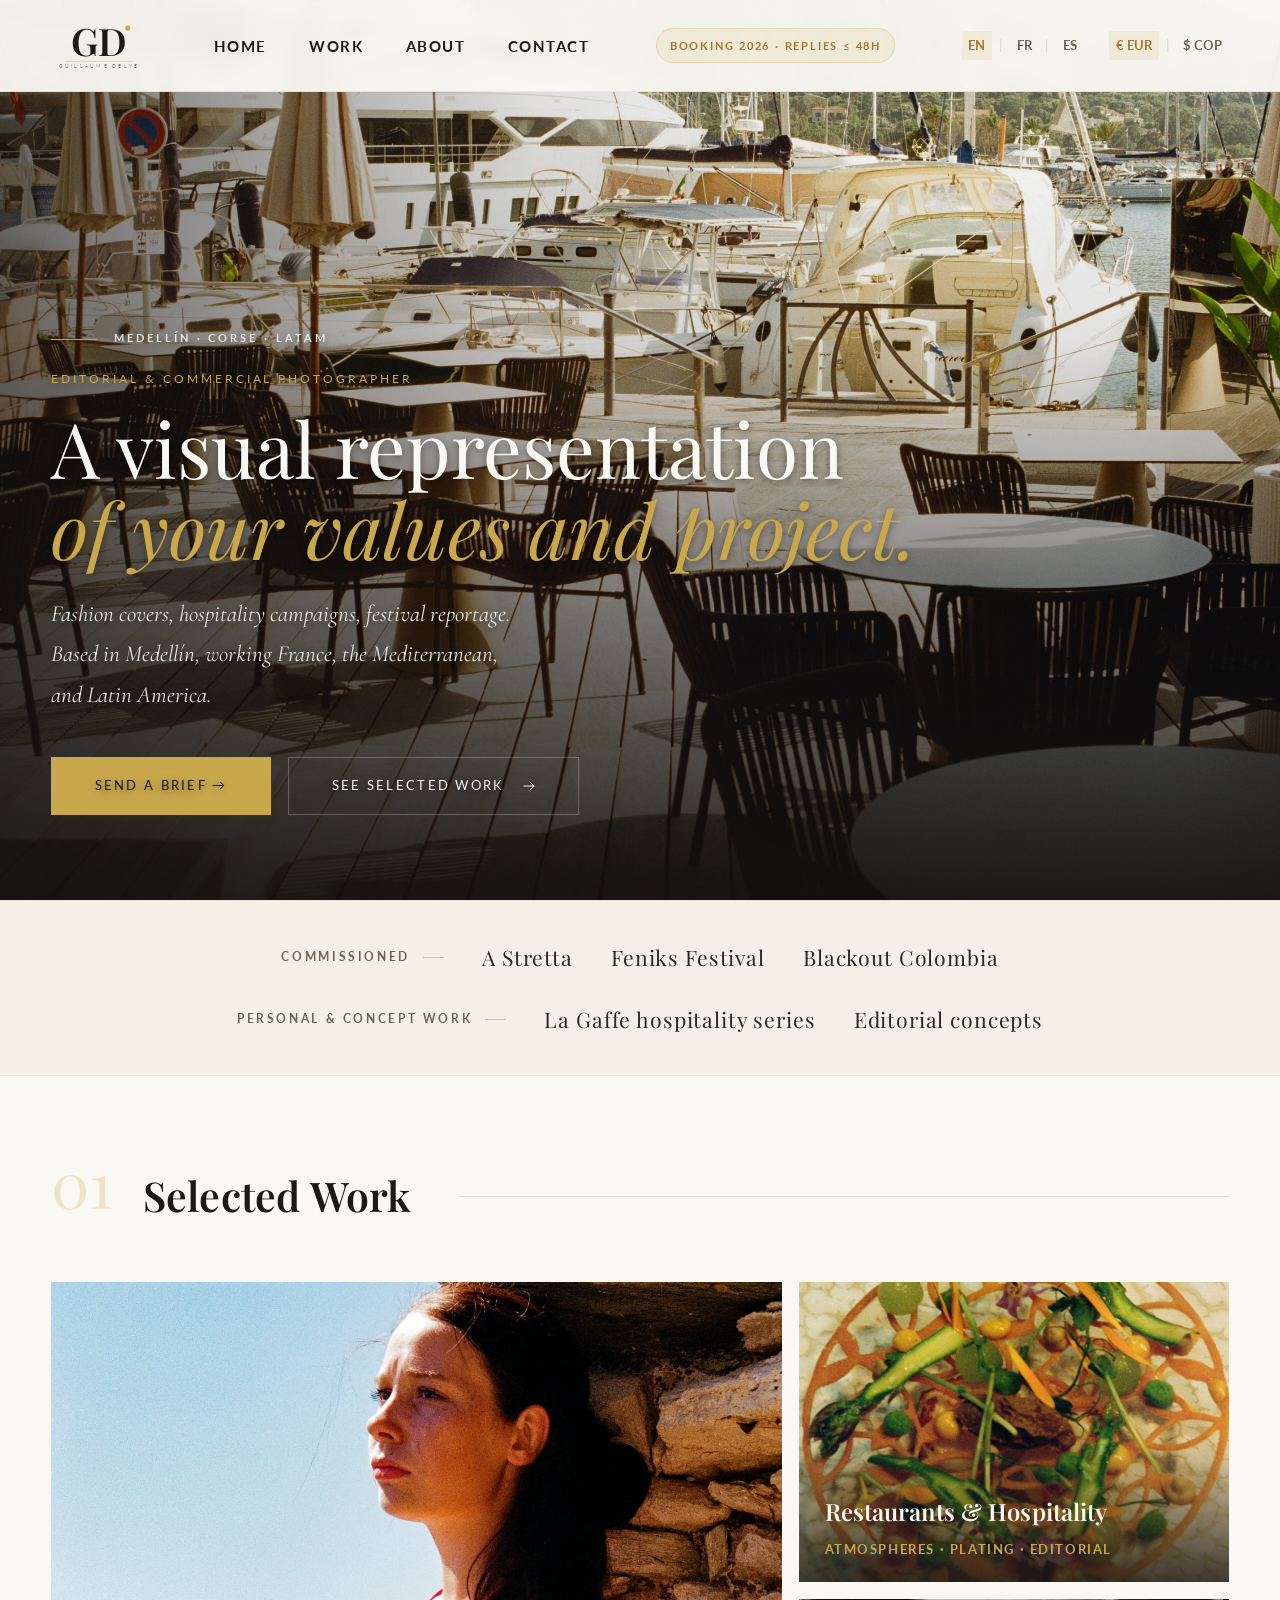
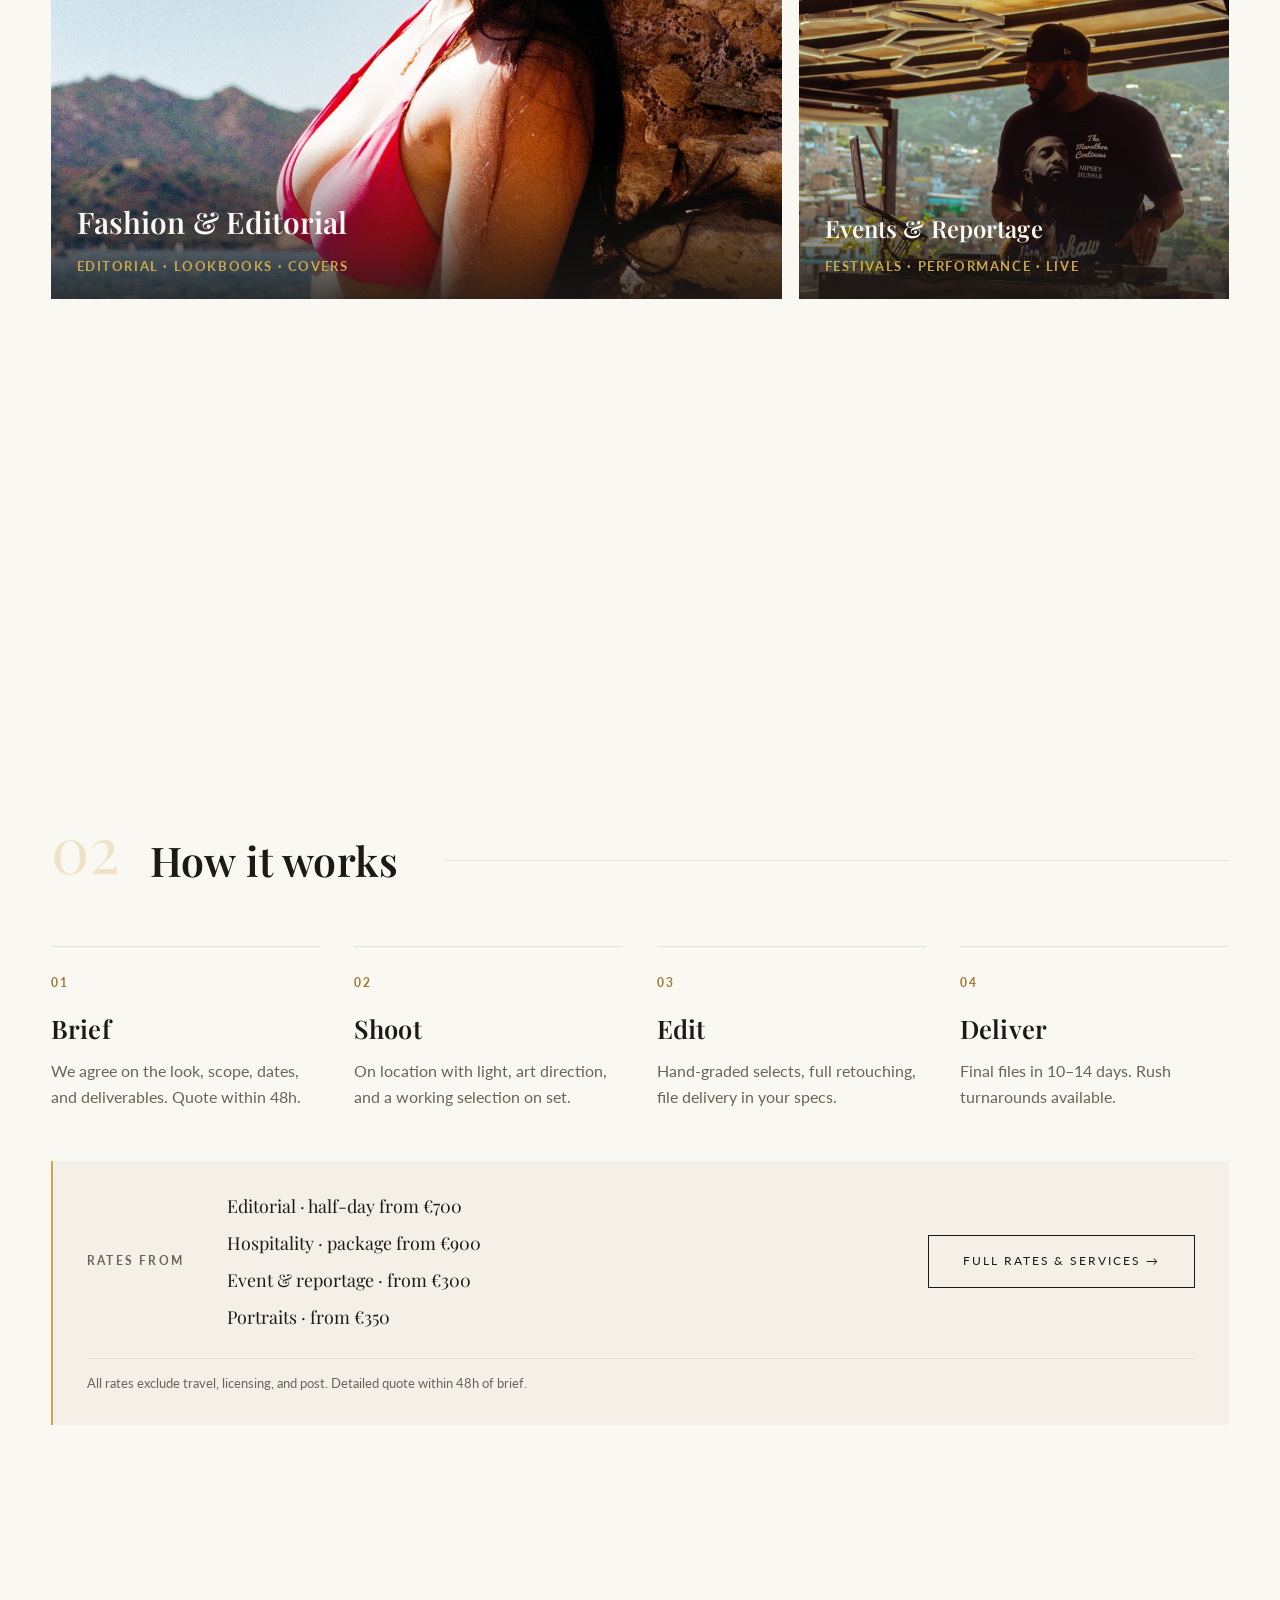
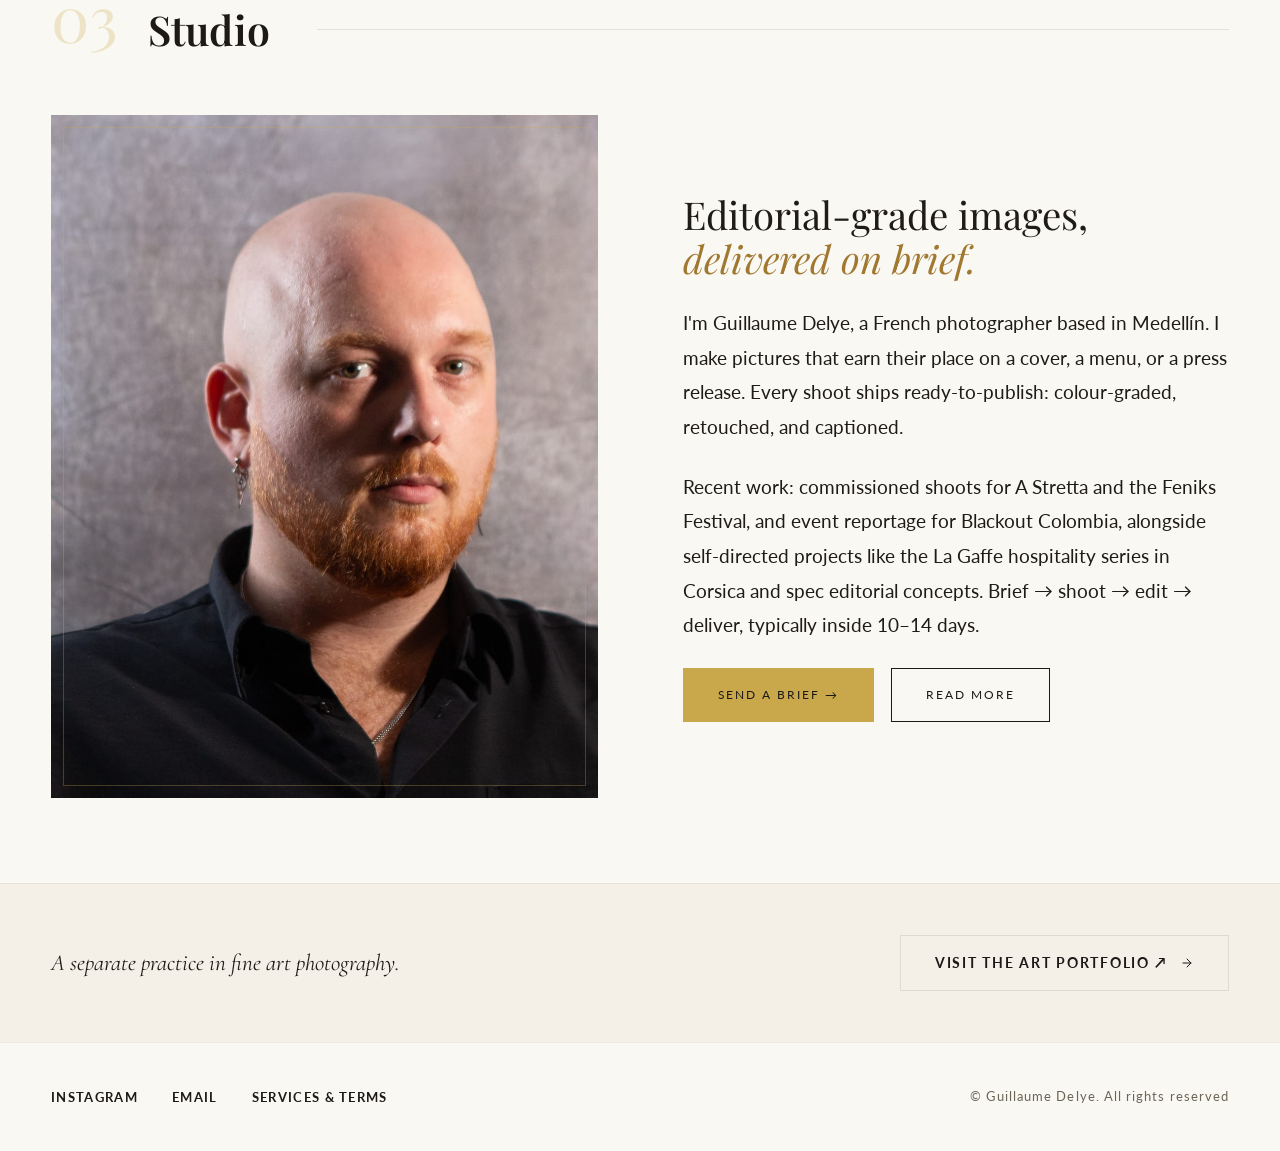
==== commit 859eb8ff: "Home rebuild: editorial-in-colour Audit-first redesign of the pro landing page (home-only, scoped to" ====
--- a/index.html
+++ b/index.html
@@ -19,7 +19,7 @@
   <link rel="stylesheet" href="css/style.css">
   <link rel="canonical" href="https://w2bphotography.com/w2b-pro/">
 </head>
-<body>
+<body class="home">
 
   <!-- ═══════════════════════════════════════════════════════
        NAVIGATION
@@ -80,6 +80,10 @@
     <img class="hero-bg" src="images/ui/hero.jpg" alt="Guillaume Delye — La Gaffe marina terrace, Corsica">
 
     <div class="hero-content">
+      <div class="hero-rule" aria-hidden="true">
+        <span class="hero-rule-line"></span>
+        <span class="hero-rule-label">MEDELLÍN · CORSE · LATAM</span>
+      </div>
       <p class="hero-eyebrow" data-i18n="hero_eyebrow">Editorial &amp; commercial photographer</p>
       <h1 class="hero-title">
         <span data-i18n="hero_title_1">A visual representation</span><br>
--- a/css/style.css
+++ b/css/style.css
@@ -1386,3 +1386,182 @@
 @media (max-width: 768px) {
   .process-grid { grid-template-columns: 1fr; gap: 1.5rem; }
 }
+
+
+/* ============================================================
+   HOME REBUILD — "Editorial, in colour"  (merged from pro-v2, 2026-08-19)
+   Home-only (scoped to body.home). Audit-first redesign per
+   the client-website doctrine. See wiki: doctrine_client_website_build.
+   ============================================================ */
+
+body.home {
+  /* Cookbook easings (design-motion-principles) */
+  --ease-out-expo: cubic-bezier(0.16, 1, 0.3, 1);
+  --ease-reveal:   cubic-bezier(0.77, 0, 0.175, 1);
+}
+
+/* ── 1 · HERO — colour, not desaturated ─────────────────────────
+   The old hero forced grayscale(1) brightness(.55), killing the
+   exact colour work he sells. Restore colour; hold legibility with
+   a directional editorial scrim (dark bottom-left, vivid top-right)
+   plus the existing text-shadow safety net. */
+body.home .hero-bg {
+  filter: saturate(1.06) contrast(1.03);
+  animation: v2HeroReveal 1.15s var(--ease-reveal) both;
+}
+@keyframes v2HeroReveal {
+  from { clip-path: inset(0 0 14% 0); opacity: 0; }
+  to   { clip-path: inset(0 0 0 0);   opacity: 1; }
+}
+
+body.home .hero::after {
+  background:
+    linear-gradient(
+      to top,
+      rgba(20,17,15,0.92) 0%,
+      rgba(20,17,15,0.55) 30%,
+      rgba(20,17,15,0.12) 62%,
+      transparent 100%),
+    linear-gradient(
+      to right,
+      rgba(20,17,15,0.60) 0%,
+      rgba(20,17,15,0.10) 42%,
+      transparent 70%);
+}
+
+/* Editorial cover-rule above the eyebrow (language-neutral place line) */
+body.home .hero-rule {
+  display: flex;
+  align-items: center;
+  gap: 1rem;
+  margin-bottom: 1.25rem;
+  opacity: 0;
+  animation: v2Rise 0.9s var(--ease-out-expo) 0.1s forwards;
+}
+body.home .hero-rule-line {
+  display: block;
+  width: 46px; height: 1px;
+  background: var(--gold);
+}
+body.home .hero-rule-label {
+  font-family: var(--font-body);
+  font-size: 0.62rem;
+  font-weight: 700;
+  letter-spacing: 0.28em;
+  text-transform: uppercase;
+  color: rgba(250,248,243,0.85);
+}
+
+/* Hero entrance — replace the dated delay-chained fadeUp with a
+   tighter blur-in rise (cookbook: opacity+translateY+blur). */
+body.home .hero-eyebrow  { animation: v2Rise 0.85s var(--ease-out-expo) 0.24s both; }
+body.home .hero-title    { animation: v2Rise 0.85s var(--ease-out-expo) 0.38s both; }
+body.home .hero-tagline  { animation: v2Rise 0.85s var(--ease-out-expo) 0.52s both; }
+body.home .hero-cta-row  { animation: v2Rise 0.85s var(--ease-out-expo) 0.66s both; }
+@keyframes v2Rise {
+  from { opacity: 0; transform: translateY(20px); filter: blur(8px); }
+  to   { opacity: 1; transform: translateY(0);    filter: blur(0);   }
+}
+
+/* Slightly wider hero tagline measure for the italic sub */
+body.home .hero-tagline { max-width: 460px; }
+
+/* ── 2 · WORK GRID — asymmetric editorial composition ───────────
+   Old: flat repeat(4,1fr), every category equal (the "uniform grid"
+   tell). New: one dominant tall frame, two stacked, one cinematic
+   wide banner. Pure CSS over the same 4 cards main.js renders. */
+body.home #homepage-gallery-grid {
+  grid-template-columns: 1.7fr 1fr;
+  grid-template-rows: 300px 300px 340px;
+  gap: 1rem;
+}
+body.home #homepage-gallery-grid .gallery-card {
+  aspect-ratio: auto;
+  height: 100%;
+}
+body.home #homepage-gallery-grid .gallery-card:nth-child(1) { grid-column: 1; grid-row: 1 / span 2; }
+body.home #homepage-gallery-grid .gallery-card:nth-child(2) { grid-column: 2; grid-row: 1; }
+body.home #homepage-gallery-grid .gallery-card:nth-child(3) { grid-column: 2; grid-row: 2; }
+body.home #homepage-gallery-grid .gallery-card:nth-child(4) { grid-column: 1 / span 2; grid-row: 3; }
+
+/* Let the colour photography sing — un-mute the old saturate(0.9),
+   soften the hover zoom from 1.06 → 1.04 (restraint). */
+body.home .gallery-card img        { filter: saturate(1); }
+body.home .gallery-card:hover img  { transform: scale(1.04); filter: saturate(1.06); }
+
+/* Dominant frame earns a larger caption */
+body.home #homepage-gallery-grid .gallery-card:nth-child(1) .gallery-card-title { font-size: 1.75rem; }
+
+/* ── 3 · MOTION — cookbook blur-in reveal ───────────────────────
+   Replace uniform translateY(20px)+opacity with a blur-in rise on
+   an out-expo curve. Frames the work; never bounces. */
+body.home .reveal {
+  opacity: 0;
+  transform: translateY(26px);
+  filter: blur(6px);
+  transition:
+    opacity 0.8s ease,
+    transform 0.85s var(--ease-out-expo),
+    filter 0.8s ease;
+}
+body.home .reveal.visible {
+  opacity: 1;
+  transform: translateY(0);
+  filter: blur(0);
+}
+
+/* ── 4 · EDITORIAL GHOST NUMERALS ───────────────────────────────
+   Turn the tiny gold "01/02/03" into a large faded serif numeral —
+   a genuine magazine device, reusing existing content. */
+body.home .section-header { align-items: flex-start; gap: 1.75rem; }
+body.home .section-number {
+  font-family: var(--font-display);
+  font-size: clamp(2.6rem, 5vw, 4.2rem);
+  font-weight: 400;
+  line-height: 0.7;
+  letter-spacing: 0;
+  color: var(--gold);
+  opacity: 0.26;
+}
+body.home .section-title { align-self: center; }
+body.home .section-line  { align-self: center; }
+
+/* ── 5 · RESPONSIVE — re-linearize the bespoke grid ─────────────
+   style.css collapses .gallery-grid at 1100/768, but our template
+   overrides that, so restate the breakpoints here. */
+@media (max-width: 1100px) {
+  body.home #homepage-gallery-grid {
+    grid-template-columns: 1fr 1fr;
+    grid-template-rows: 260px 260px;
+  }
+  body.home #homepage-gallery-grid .gallery-card:nth-child(1) { grid-column: 1 / span 2; grid-row: 1; }
+  body.home #homepage-gallery-grid .gallery-card:nth-child(2) { grid-column: 1; grid-row: 2; }
+  body.home #homepage-gallery-grid .gallery-card:nth-child(3) { grid-column: 2; grid-row: 2; }
+  body.home #homepage-gallery-grid .gallery-card:nth-child(4) { grid-column: 1 / span 2; grid-row: 3; grid-template-rows: 260px; }
+  body.home #homepage-gallery-grid { grid-template-rows: 260px 260px 300px; }
+}
+@media (max-width: 768px) {
+  body.home #homepage-gallery-grid {
+    grid-template-columns: 1fr;
+    grid-template-rows: repeat(4, 260px);
+  }
+  body.home #homepage-gallery-grid .gallery-card:nth-child(1),
+  body.home #homepage-gallery-grid .gallery-card:nth-child(2),
+  body.home #homepage-gallery-grid .gallery-card:nth-child(3),
+  body.home #homepage-gallery-grid .gallery-card:nth-child(4) {
+    grid-column: 1;
+    grid-row: auto;
+  }
+}
+
+/* ── Reduced-motion: end-state only, no transitions ─────────────── */
+@media (prefers-reduced-motion: reduce) {
+  /* keep the colour grade, drop only the motion */
+  body.home .hero-bg { animation: none; clip-path: none; filter: saturate(1.06) contrast(1.03); }
+  body.home .hero-rule,
+  body.home .hero-eyebrow,
+  body.home .hero-title,
+  body.home .hero-tagline,
+  body.home .hero-cta-row { animation: none; opacity: 1; transform: none; filter: none; }
+  body.home .reveal { transition: none; opacity: 1; transform: none; filter: none; }
+}
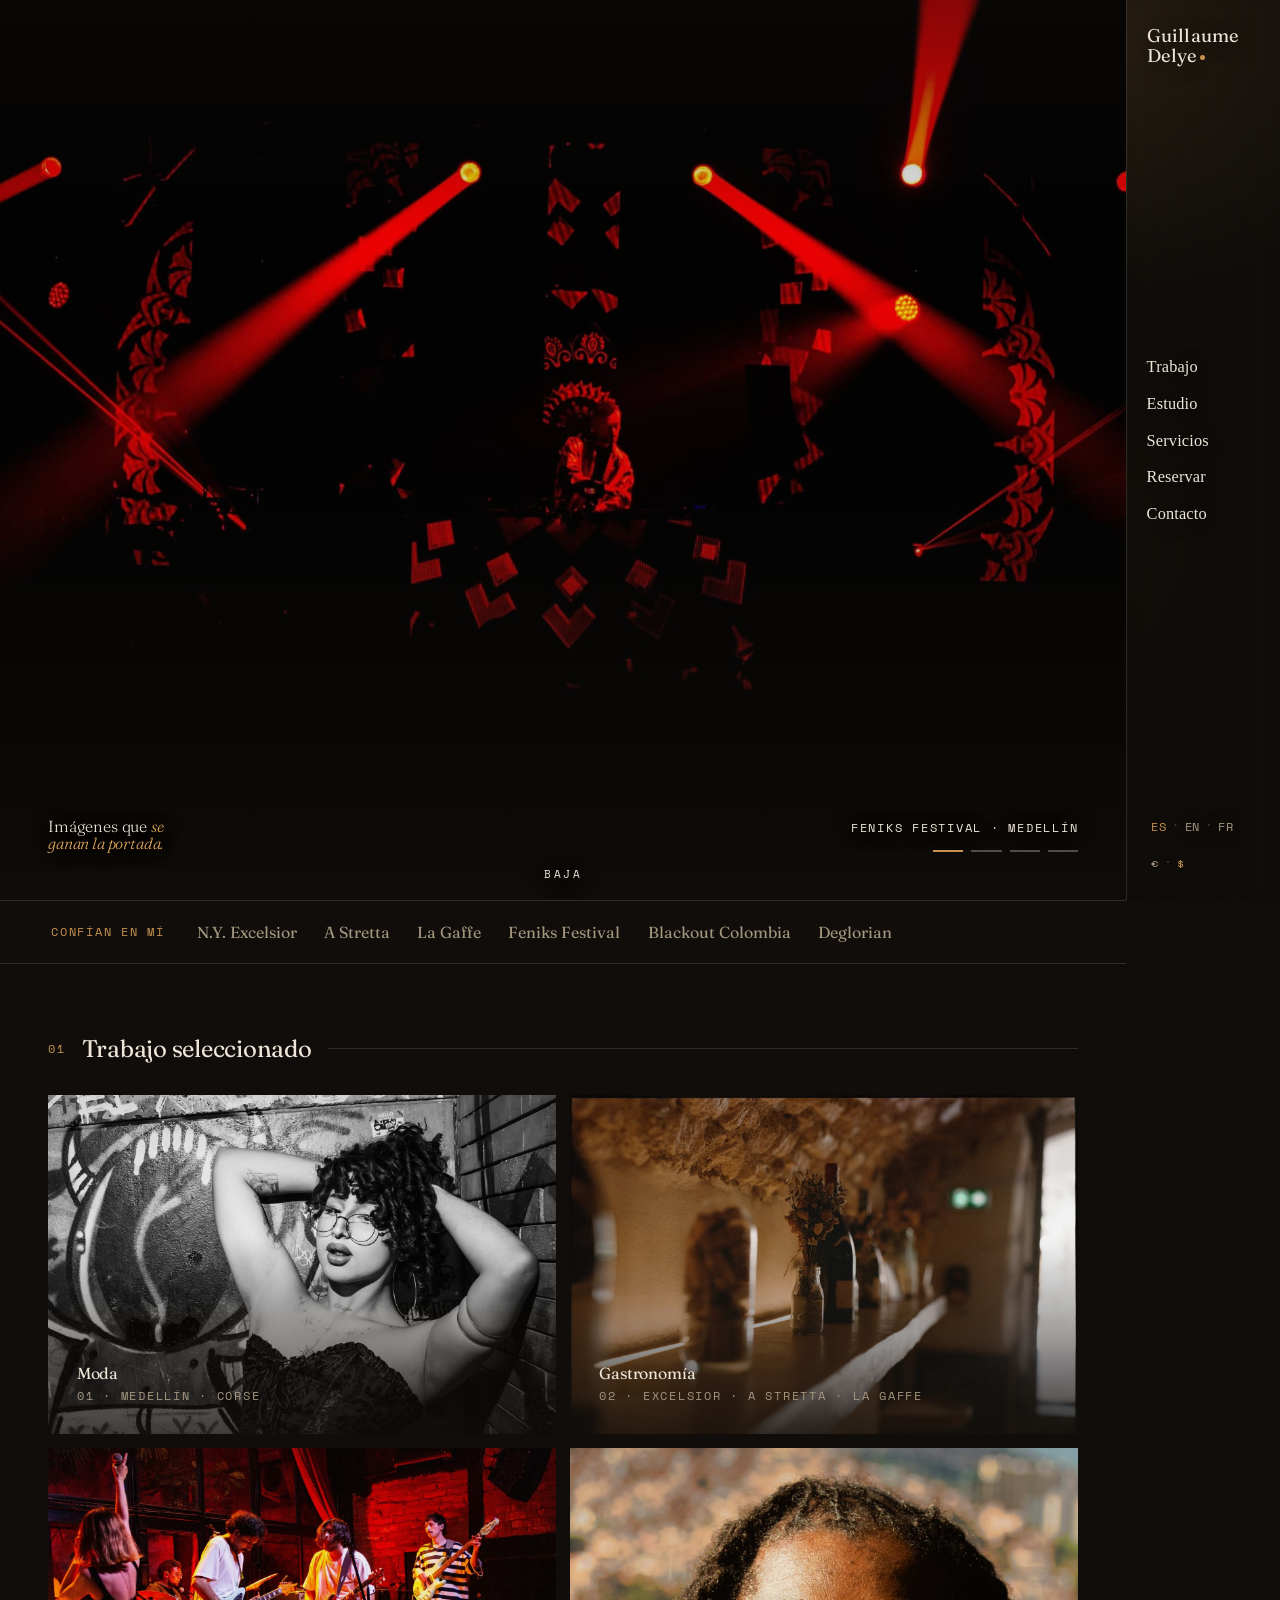
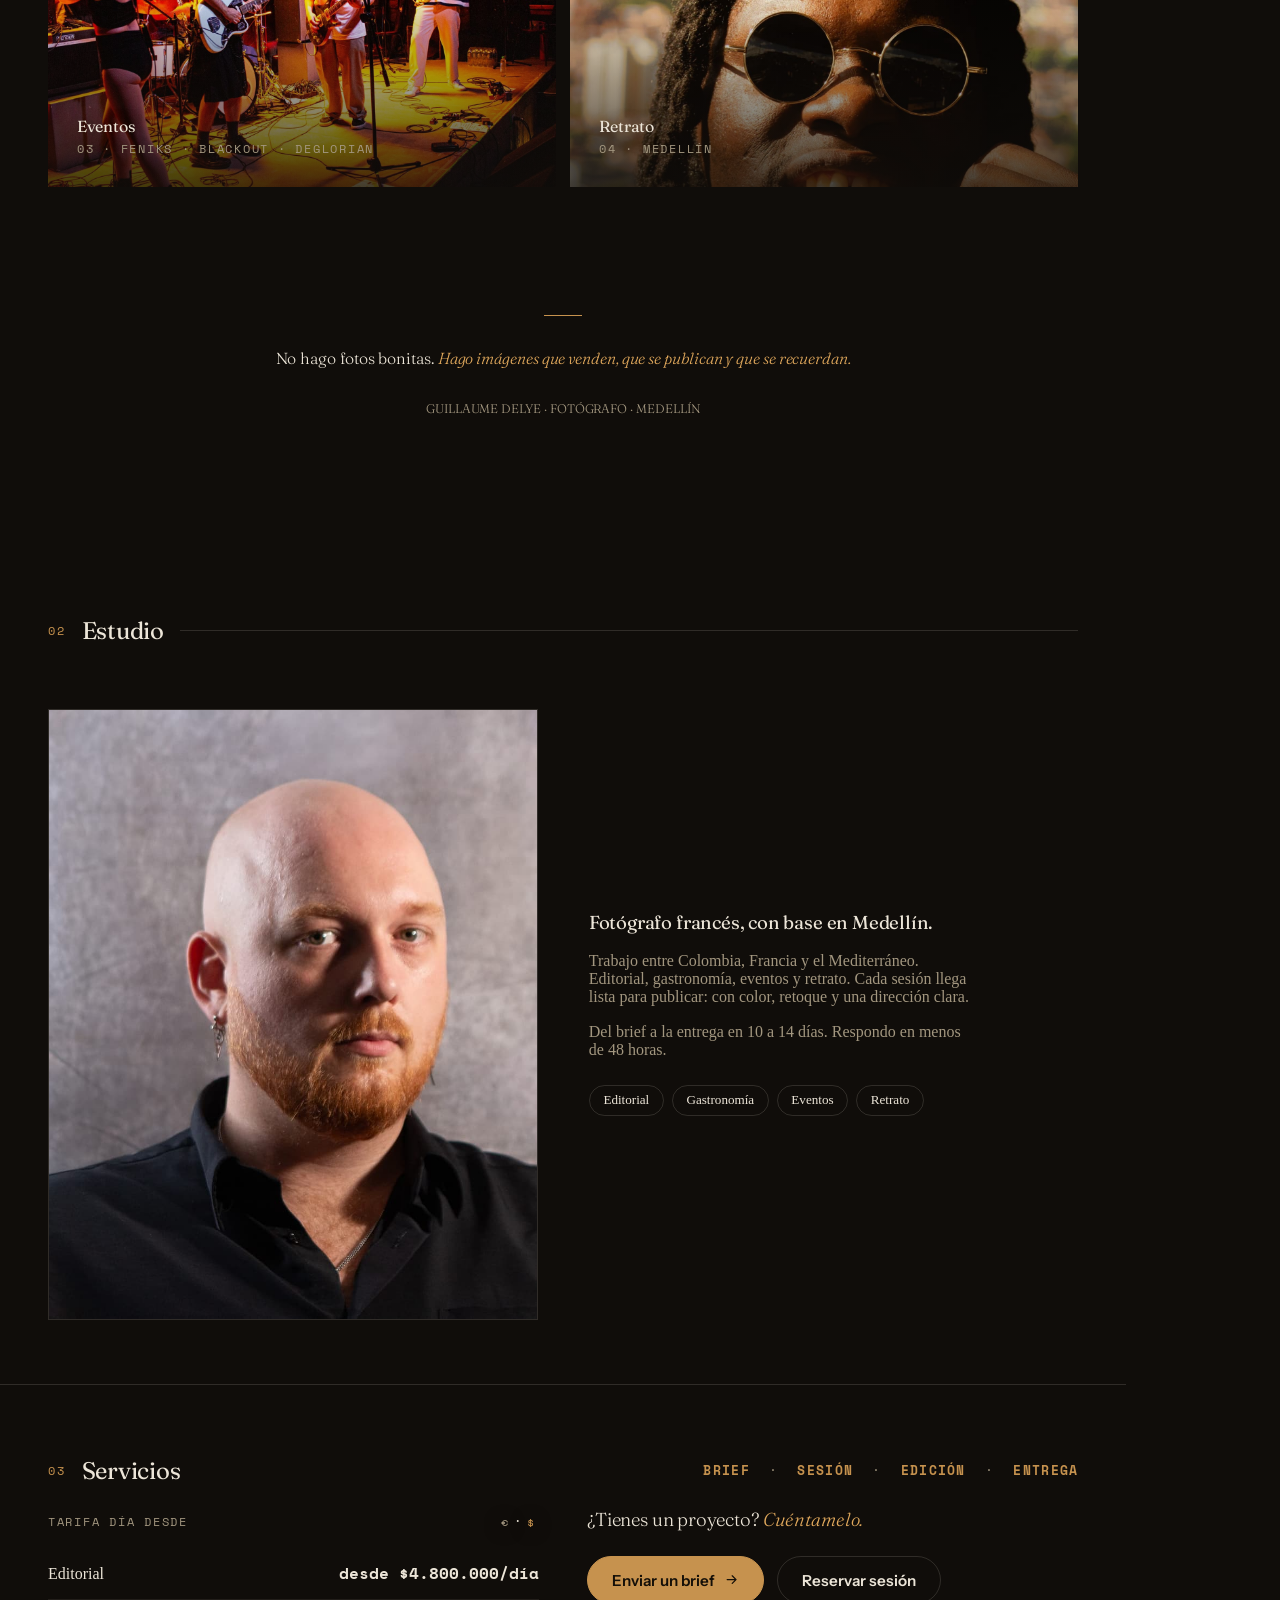
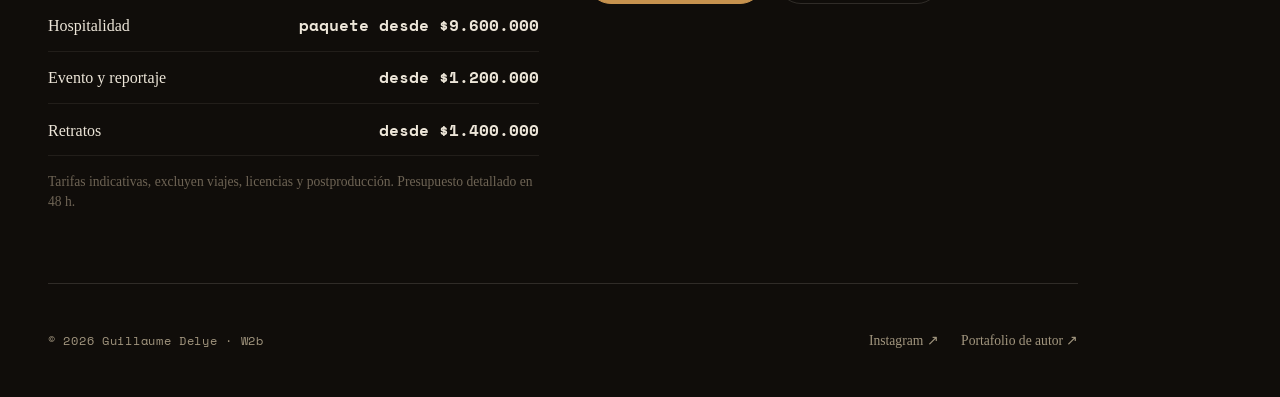
==== commit 618444a6: "Rebuild pro site: dark cinematic photo-first redesign Co-Authored-By: Claude Opus 4.8 <noreply@anthr" ====
--- a/index.html
+++ b/index.html
@@ -1,268 +1,82 @@
-<!DOCTYPE html>
-<html lang="en">
-<head>
-  <meta charset="UTF-8">
-  <meta name="viewport" content="width=device-width, initial-scale=1.0">
-  <link rel="icon" type="image/svg+xml" href="/w2b-pro/favicon.svg">
-  <link rel="alternate icon" href="/w2b-pro/favicon-32.png" sizes="32x32">
-  <link rel="apple-touch-icon" href="/w2b-pro/apple-touch-icon.png">
-  <title>Guillaume Delye — Editorial &amp; commercial photographer · Medellín</title>
-  <meta name="description" content="French editorial and commercial photographer based in Medellín. Fashion covers, hospitality campaigns, festival reportage. Brief → shoot → deliver in 10–14 days. Replies within 48h.">
-  <meta name="keywords" content="Guillaume Delye, editorial photographer Medellín, fashion photographer, hospitality photography, restaurant photographer Corsica, festival reportage">
-  <meta property="og:title"       content="Guillaume Delye — Editorial &amp; Commercial Photographer">
-  <meta property="og:description" content="Editorial covers, hospitality and reportage. Based in Medellín, working internationally.">
-  <meta property="og:type"        content="website">
-  <meta property="og:image"       content="images/fashion/model-red-bikini-stone-wall-sea-portrait-saint-florent-corsica-fashion-w2b.jpg">
-  <link rel="alternate" hreflang="en" href="index.html">
-  <link rel="alternate" hreflang="fr" href="index.html">
-  <link rel="alternate" hreflang="es" href="index.html">
-  <link rel="stylesheet" href="css/style.css">
-  <link rel="canonical" href="https://w2bphotography.com/w2b-pro/">
-</head>
-<body class="home">
+<!DOCTYPE html><html lang="es"><head>
+<meta charset="utf-8"><meta name="viewport" content="width=device-width,initial-scale=1">
+<title>Guillaume Delye — Fotógrafo editorial y comercial · Medellín</title>
+<meta name="description" content="Fotógrafo editorial y comercial en Medellín. Moda, gastronomía, eventos y retrato. Del brief a la entrega en 10 a 14 días.">
+<link rel="icon" href="data:image/svg+xml,<svg xmlns='http://www.w3.org/2000/svg' viewBox='0 0 32 32'><rect width='32' height='32' fill='%23100D0A'/><circle cx='16' cy='16' r='6' fill='%23C6924E'/></svg>">
+<link rel="preconnect" href="https://fonts.googleapis.com"><link rel="preconnect" href="https://fonts.gstatic.com" crossorigin>
+<link rel="stylesheet" href="https://fonts.googleapis.com/css2?family=Fraunces:ital,opsz,wght@0,9..144,300;0,9..144,400;0,9..144,500;1,9..144,400&family=Instrument+Sans:wght@400;500;600&family=Space+Mono:wght@400;700&display=swap">
+<link rel="stylesheet" href="css/site.css">
+</head><body class="page" data-page="home">
 
-  <!-- ═══════════════════════════════════════════════════════
-       NAVIGATION
-  ════════════════════════════════════════════════════════ -->
-  <nav class="nav" role="navigation" aria-label="Main navigation">
+<header class="hero">
+  <div class="slides" id="slides"></div>
+  <div class="hero-foot"><div class="wrap">
+    <div class="hero-lead"><p class="tag fr"><span data-i18n="hero_t1">Imágenes que</span> <em data-i18n="hero_t2">se ganan la portada.</em></p></div>
+    <div class="hero-sb"><span class="meta hero-cap" id="hcap"></span><div class="dots" id="dots"></div></div>
+  </div></div>
+  <span class="scrollcue" data-i18n="scroll">Baja</span>
+</header>
 
-    <!-- GD wordmark -->
-    <a class="nav-logo" href="index.html" aria-label="Guillaume Delye · Home">
-      <svg viewBox="0 0 300 150" fill="none" xmlns="http://www.w3.org/2000/svg" aria-hidden="true">
-        <!-- GD monogram, refined high-contrast serif -->
-        <text x="150" y="108" text-anchor="middle" font-family="'Playfair Display', Georgia, serif"
-              font-size="118" font-weight="600" fill="#1C1917" letter-spacing="0">GD</text>
-        <!-- Champagne dot at upper-right of the D -->
-        <circle cx="240" cy="22" r="8" fill="#C9A84C"/>
-        <!-- Gold baseline rule -->
-        <line x1="44" y1="126" x2="256" y2="126" stroke="#C9A84C" stroke-width="1.4" opacity="0.9"/>
-        <!-- Full name -->
-        <text x="150" y="146" text-anchor="middle" font-family="'Lato', sans-serif" font-size="16"
-              font-weight="300" fill="#8A8278" letter-spacing="7">GUILLAUME DELYE</text>
-      </svg>
-    </a>
+<section class="clients"><div class="wrap">
+  <span class="cl-label meta" data-i18n="clients_label">Confían en mí</span>
+  <ul class="cl-list">
+    <li>N.Y. Excelsior</li><li>A Stretta</li><li>La Gaffe</li><li>Feniks Festival</li><li>Blackout Colombia</li><li>Deglorian</li>
+  </ul>
+</div></section>
 
-    <!-- Links -->
-    <ul class="nav-links" role="list">
-      <li><a href="index.html"         data-i18n="nav_home">Home</a></li>
-      <li><a href="#work"              data-i18n="nav_galleries">Work</a></li>
-      <li><a href="about.html"         data-i18n="nav_about">About</a></li>
-      <li><a href="contact.html"       data-i18n="nav_contact">Contact</a></li>
-    </ul>
-    <span class="nav-status" data-i18n="nav_status">Booking 2026 · Replies ≤ 48h</span>
+<main>
+  <section id="work"><div class="wrap">
+    <div class="sec-lab"><span class="n meta">01</span><h2 data-i18n="sec_work">Trabajo seleccionado</h2><span class="ln"></span></div>
+    <div class="plates" id="plates"></div>
+  </div></section>
 
-    <!-- Language + mobile toggle -->
-    <div style="display:flex;align-items:center;gap:1.5rem;">
-      <div class="lang-switcher" role="group" aria-label="Language">
-        <button class="lang-btn active" data-lang="en">EN</button>
-        <span class="lang-sep">|</span>
-        <button class="lang-btn" data-lang="fr">FR</button>
-        <span class="lang-sep">|</span>
-        <button class="lang-btn" data-lang="es">ES</button>
-      </div>
-      <div class="cur-switcher" role="group" aria-label="Currency">
-        <button class="cur-btn" data-cur="EUR">€&nbsp;EUR</button>
-        <span class="lang-sep">|</span>
-        <button class="cur-btn" data-cur="COP">$&nbsp;COP</button>
-      </div>
-      <button class="nav-toggle" aria-label="Toggle menu" aria-expanded="false">
-        <span></span><span></span><span></span>
-      </button>
-    </div>
+  <section class="statement reveal"><div class="wrap">
+    <div class="rule"></div>
+    <p><span data-i18n="stmt1">No hago fotos bonitas.</span> <em data-i18n="stmt2">Hago imágenes que venden, que se publican y que se recuerdan.</em></p>
+    <p class="meta by" data-i18n="stmt_by">Guillaume Delye · Fotógrafo · Medellín</p>
+  </div></section>
 
-  </nav>
-
-  <!-- ═══════════════════════════════════════════════════════
-       HERO
-  ════════════════════════════════════════════════════════ -->
-  <section class="hero" aria-label="Hero">
-
-    <img class="hero-bg" src="images/ui/hero.jpg" alt="Guillaume Delye — La Gaffe marina terrace, Corsica">
-
-    <div class="hero-content">
-      <div class="hero-rule" aria-hidden="true">
-        <span class="hero-rule-line"></span>
-        <span class="hero-rule-label">MEDELLÍN · CORSE · LATAM</span>
-      </div>
-      <p class="hero-eyebrow" data-i18n="hero_eyebrow">Editorial &amp; commercial photographer</p>
-      <h1 class="hero-title">
-        <span data-i18n="hero_title_1">A visual representation</span><br>
-        <em data-i18n="hero_title_2">of your values and project.</em>
-      </h1>
-      <p class="hero-tagline" data-i18n="hero_tagline">
-        Fashion covers, hospitality campaigns, festival reportage. Based in Medellín, working France, the Mediterranean, and Latin America.
-      </p>
-      <div class="hero-cta-row">
-        <a class="hero-cta hero-cta-primary" href="contact.html">
-          <span data-i18n="hero_cta2">Send a brief →</span>
-        </a>
-        <a class="hero-cta hero-cta-ghost" href="#work">
-          <span data-i18n="hero_cta">See selected work</span>
-          <svg viewBox="0 0 14 14" fill="none" aria-hidden="true">
-            <path d="M2 7h10M8 3l4 4-4 4" stroke="currentColor" stroke-width="1" stroke-linecap="round"/>
-          </svg>
-        </a>
+  <section id="studio"><div class="wrap">
+    <div class="sec-lab"><span class="n meta">02</span><h2 data-i18n="sec_studio">Estudio</h2><span class="ln"></span></div>
+    <div class="studio">
+      <div class="studio-img reveal"><img id="portrait" alt="Guillaume Delye, fotógrafo en Medellín"></div>
+      <div class="reveal">
+        <h3 data-i18n="studio_h">Fotógrafo francés, con base en Medellín.</h3>
+        <p data-i18n="studio_p1">Trabajo entre Colombia, Francia y el Mediterráneo. Editorial, gastronomía, eventos y retrato. Cada sesión llega lista para publicar: con color, retoque y una dirección clara.</p>
+        <p data-i18n="studio_p2">Del brief a la entrega en 10 a 14 días. Respondo en menos de 48 horas.</p>
+        <div class="facts"><span data-i18n="fact1">Editorial</span><span data-i18n="fact2">Gastronomía</span><span data-i18n="fact3">Eventos</span><span data-i18n="fact4">Retrato</span></div>
       </div>
     </div>
+  </div></section>
 
-  </section>
-
-  <!-- ═══════════════════════════════════════════════════════
-       CLIENTS & SELECTED WORK — two families
-  ════════════════════════════════════════════════════════ -->
-  <div class="featured-strip" aria-label="Clients and selected work">
-    <div class="featured-inner">
-      <div class="featured-group">
-        <span class="featured-label" data-i18n="sec_clients_commissioned">Commissioned</span>
-        <ul class="featured-list" role="list">
-          <li class="featured-item">A&nbsp;Stretta</li>
-          <li class="featured-item">Feniks Festival</li>
-          <li class="featured-item">Blackout Colombia</li>
-        </ul>
+  <section class="services" id="services"><div class="wrap">
+    <div class="svc-top">
+      <div class="sec-lab" style="padding:0"><span class="n meta">03</span><h2 data-i18n="sec_services">Servicios</h2></div>
+      <div class="svc-steps"><b data-i18n="st1">Brief</b><span>·</span><b data-i18n="st2">Sesión</b><span>·</span><b data-i18n="st3">Edición</b><span>·</span><b data-i18n="st4">Entrega</b></div>
+    </div>
+    <div class="svc-grid">
+      <div class="reveal">
+        <div class="rl"><span class="meta" data-i18n="rates_label">Tarifa día desde</span>
+          <span class="switch" role="group" aria-label="Currency" style="margin-left:auto"><button data-cur="EUR">€</button><span class="sep">·</span><button data-cur="COP">$</button></span></div>
+        <div id="rates"></div>
+        <p class="svc-note" data-i18n="rates_note">Tarifas indicativas, excluyen viajes, licencias y postproducción. Presupuesto detallado en 48 h.</p>
       </div>
-      <div class="featured-group">
-        <span class="featured-label" data-i18n="sec_clients_personal">Personal &amp; concept work</span>
-        <ul class="featured-list" role="list">
-          <li class="featured-item" data-i18n="clients_lagaffe">La Gaffe hospitality series</li>
-          <li class="featured-item" data-i18n="clients_concepts">Editorial concepts</li>
-        </ul>
-      </div>
-    </div>
-  </div>
-
-  <!-- ═══════════════════════════════════════════════════════
-       WORK — selected categories
-  ════════════════════════════════════════════════════════ -->
-  <section class="section" id="work" aria-label="Selected work">
-    <div class="section-header">
-      <span class="section-number">01</span>
-      <h2 class="section-title" data-i18n="sec_work">Selected Work</h2>
-      <div class="section-line" aria-hidden="true"></div>
-    </div>
-
-    <div class="gallery-grid" id="homepage-gallery-grid" role="list">
-      <!-- Populated by main.js — 4 categories -->
-    </div>
-  </section>
-
-  <!-- ═══════════════════════════════════════════════════════
-       PROCESS — how a commission runs
-  ════════════════════════════════════════════════════════ -->
-  <section class="section" id="process" aria-label="Process">
-    <div class="section-header">
-      <span class="section-number">02</span>
-      <h2 class="section-title" data-i18n="sec_process">How it works</h2>
-      <div class="section-line" aria-hidden="true"></div>
-    </div>
-
-    <ol class="process-grid" role="list">
-      <li class="process-step reveal">
-        <span class="process-num">01</span>
-        <h3 data-i18n="proc_1_title">Brief</h3>
-        <p data-i18n="proc_1_text">We agree on the look, scope, dates, and deliverables. Quote within 48h.</p>
-      </li>
-      <li class="process-step reveal">
-        <span class="process-num">02</span>
-        <h3 data-i18n="proc_2_title">Shoot</h3>
-        <p data-i18n="proc_2_text">On location with light, art direction, and a working selection on set.</p>
-      </li>
-      <li class="process-step reveal">
-        <span class="process-num">03</span>
-        <h3 data-i18n="proc_3_title">Edit</h3>
-        <p data-i18n="proc_3_text">Hand-graded selects, full retouching, file delivery in your specs.</p>
-      </li>
-      <li class="process-step reveal">
-        <span class="process-num">04</span>
-        <h3 data-i18n="proc_4_title">Deliver</h3>
-        <p data-i18n="proc_4_text">Final files in 10–14 days. Rush turnarounds available.</p>
-      </li>
-    </ol>
-
-    <aside class="rates-card reveal" aria-label="Indicative rates">
-      <span class="rates-label" data-i18n="rates_label">Day rate from</span>
-      <ul class="rates-list" role="list">
-        <li data-price="rates_editorial">Editorial · from €1,200 / day</li>
-        <li data-price="rates_hospo">Hospitality · package from €2,400</li>
-        <li data-price="rates_event">Event &amp; reportage · from €300</li>
-        <li data-price="rates_portrait">Portraits · from €350</li>
-      </ul>
-      <a href="documents/services.html" class="btn rates-cta" data-i18n="rates_services_link">Full rates &amp; services →</a>
-      <p class="rates-note" data-i18n="rates_note">All rates exclude travel, licensing, and post. Detailed quote within 48h of brief.</p>
-    </aside>
-  </section>
-
-  <!-- ═══════════════════════════════════════════════════════
-       STUDIO — about snippet
-  ════════════════════════════════════════════════════════ -->
-  <section class="section" id="about-snippet" aria-label="About">
-    <div class="section-header">
-      <span class="section-number">03</span>
-      <h2 class="section-title" data-i18n="sec_about">About</h2>
-      <div class="section-line" aria-hidden="true"></div>
-    </div>
-
-    <div class="about-strip">
-      <div class="about-img-wrap reveal">
-        <img src="images/ui/portrait.jpg"
-             alt="Guillaume Delye — photographer, Medellín"
-             style="width:100%;aspect-ratio:4/5;object-fit:cover;background:var(--bg-2);">
-      </div>
-
-      <div class="about-text reveal">
-        <h2>
-          <span data-i18n="about_h2_1">Editorial-grade images,</span><br>
-          <em data-i18n="about_h2_2">delivered on brief.</em>
-        </h2>
-        <p data-i18n="about_p1">
-          I'm Guillaume Delye, a French photographer based in Medellín. I make pictures that earn their place on a cover, a menu, or a press release. Every shoot ships ready-to-publish: colour-graded, retouched, and captioned.
-        </p>
-        <p data-i18n="about_p2">
-          Recent work: commissioned shoots for A Stretta and the Feniks Festival, and event reportage for Blackout Colombia, alongside self-directed projects like the La Gaffe hospitality series in Corsica and spec editorial concepts. Brief → shoot → edit → deliver, typically inside 10–14 days.
-        </p>
-        <div style="display:flex;gap:1rem;flex-wrap:wrap;margin-top:1.5rem;">
-          <a class="btn btn-gold" href="contact.html" data-i18n="hero_cta2">Send a brief →</a>
-          <a class="btn" href="about.html" data-i18n="about_read">Read more</a>
+      <div class="book reveal">
+        <h3><span data-i18n="book1">¿Tienes un proyecto?</span> <em data-i18n="book2">Cuéntamelo.</em></h3>
+        <div class="btnrow">
+          <a class="btn btn-amber" href="contact.html"><span data-i18n="book_cta">Enviar un brief</span>
+            <svg viewBox="0 0 24 24" fill="none" stroke="currentColor" stroke-width="2" stroke-linecap="round" stroke-linejoin="round"><path d="M5 12h14M13 6l6 6-6 6"/></svg></a>
+          <a class="btn btn-line" href="services.html" data-i18n="book_book">Reservar sesión</a>
         </div>
       </div>
     </div>
-  </section>
+  </div></section>
 
-  <!-- ═══════════════════════════════════════════════════════
-       BRIDGE TO ART SITE — quiet, single line
-  ════════════════════════════════════════════════════════ -->
-  <div class="art-bridge reveal" aria-label="Art portfolio">
-    <p class="art-bridge-text" data-i18n="bridge_text">A separate practice in fine art photography.</p>
-    <a class="art-bridge-link" href="https://w2bphotography.com/">
-      <span data-i18n="bridge_link">Visit the art portfolio ↗</span>
-      <svg width="14" height="14" viewBox="0 0 14 14" fill="none" aria-hidden="true">
-        <path d="M3 7h8M7 3l4 4-4 4" stroke="currentColor" stroke-width="1" stroke-linecap="round"/>
-      </svg>
-    </a>
-  </div>
+  <footer class="wrap"><div class="foot">
+    <p class="copy">© 2026 Guillaume Delye · W2b</p>
+    <div style="display:flex;gap:1.4rem"><a href="https://www.instagram.com/guillaumedelye" target="_blank" rel="noopener">Instagram ↗</a><a href="https://w2bphotography.com/" data-i18n="foot_art">Portafolio de autor ↗</a></div>
+  </div></footer>
+</main>
 
-  <!-- ═══════════════════════════════════════════════════════
-       FOOTER
-  ════════════════════════════════════════════════════════ -->
-  <footer class="footer" role="contentinfo">
-    <nav class="footer-social" aria-label="Social media">
-      <a href="https://www.instagram.com/guillaumedelye" target="_blank" rel="noopener">Instagram</a>
-      <a href="mailto:w2bphoto+pro@gmail.com">Email</a>
-      <a href="documents/index.html" data-i18n="footer_docs">Services &amp; terms</a>
-    </nav>
-    <p class="footer-copy" data-i18n="footer_copy">© Guillaume Delye. All rights reserved</p>
-  </footer>
-
-  <!-- Lightbox -->
-  <div id="lightbox" class="lightbox" role="dialog" aria-modal="true" aria-label="Image viewer">
-    <button id="lightbox-close" class="lightbox-close">✕ Close</button>
-    <button id="lightbox-prev"  class="lightbox-nav lightbox-prev">‹</button>
-    <img    id="lightbox-img"   class="lightbox-img" src="" alt="">
-    <button id="lightbox-next"  class="lightbox-nav lightbox-next">›</button>
-    <div    id="lightbox-caption" class="lightbox-caption"></div>
-  </div>
-
-  <script src="js/gallery-data.js"></script>
-  <script src="js/lang.js"></script>
-  <script src="js/main.js"></script>
-</body>
-</html>
+<script src="js/gallery-data.js"></script><script src="js/site.js"></script>
+</body></html>
--- a/css/site.css
+++ b/css/site.css
@@ -0,0 +1,221 @@
+/* ============================================================
+   Guillaume Delye — pro site redesign · DA "dark cinematic"
+   Palette derived from the photos (near-black ground, amber, bone)
+   ============================================================ */
+:root{
+  --ground:#100D0A; --ground-2:#17130E; --raise:#1E1811;
+  --bone:#ECE5D8; --bone-dim:#A2967F; --bone-faint:#6E6455;
+  --amber:#C6924E; --amber-bright:#E0A85C; --steel:#5B6E7E;
+  --line:rgba(236,229,216,.14); --line-soft:rgba(236,229,216,.08);
+  --rail: clamp(9.5rem, 12vw, 13rem);
+  --shadow-txt: 0 2px 18px rgba(0,0,0,.55);
+}
+*{box-sizing:border-box;margin:0;padding:0}
+html{-webkit-text-size-adjust:100%;scroll-behavior:smooth}
+body{
+  background:
+    radial-gradient(58% 48% at 84% 4%, rgba(198,146,78,.13), transparent 60%),
+    radial-gradient(52% 46% at 6% 96%, rgba(91,110,126,.12), transparent 60%),
+    radial-gradient(70% 60% at 50% 122%, rgba(122,86,46,.11), transparent 58%),
+    radial-gradient(40% 34% at 70% 60%, rgba(198,146,78,.05), transparent 62%),
+    var(--ground);
+  background-attachment:fixed;
+  color:var(--bone);font:400 clamp(1rem,.95rem+.3vw,1.08rem)/1.6 "Instrument Sans",system-ui,sans-serif;-webkit-font-smoothing:antialiased;overflow-x:hidden}
+::selection{background:var(--amber);color:#140f08}
+img{display:block;max-width:100%}
+a{color:inherit;text-decoration:none}
+.fr{font-family:"Fraunces",Georgia,serif}
+.mo{font-family:"Space Mono",ui-monospace,monospace}
+.meta{font-family:"Space Mono",monospace;font-size:.78rem;letter-spacing:.14em;text-transform:uppercase;color:var(--bone-dim)}
+.wrap{max-width:80rem;margin:0 auto;padding:0 clamp(1.2rem,4vw,3rem)}
+
+/* content offset for the right rail (desktop) */
+.page{padding-right:var(--rail)}
+@media (max-width:860px){.page{padding-right:0;padding-top:3.6rem}}
+
+/* ---------- RIGHT SIDE RAIL ---------- */
+.rail{position:fixed;top:0;right:0;bottom:0;width:var(--rail);z-index:60;display:flex;flex-direction:column;justify-content:space-between;
+  padding:1.6rem 1.2rem;border-left:1px solid var(--line);background:linear-gradient(90deg,transparent,rgba(16,13,10,.34));backdrop-filter:blur(3px)}
+.rail.solid{background:rgba(16,13,10,.82);backdrop-filter:blur(16px) saturate(140%);-webkit-backdrop-filter:blur(16px) saturate(140%)}
+.rail .wm{font-family:"Fraunces",serif;font-weight:400;font-size:1.15rem;line-height:1.12;letter-spacing:.01em;text-shadow:var(--shadow-txt)}
+.rail .wm .dot{display:inline-block;width:.32rem;height:.32rem;border-radius:50%;background:var(--amber);vertical-align:middle;margin-left:.15rem}
+.rail nav{display:flex;flex-direction:column;gap:1.05rem}
+.rail nav a{font-size:1.02rem;letter-spacing:.01em;color:var(--bone);width:max-content;position:relative;text-shadow:var(--shadow-txt);transition:color .25s}
+.rail nav a:hover,.rail nav a[aria-current="page"]{color:var(--bone)}
+.rail nav a::before{content:"";position:absolute;left:-.9rem;top:50%;width:.4rem;height:1px;background:var(--amber);transform:scaleX(0);transform-origin:left;transition:transform .3s}
+.rail nav a:hover::before,.rail nav a[aria-current="page"]::before{transform:scaleX(1)}
+.rail .bottom{display:flex;flex-direction:column;gap:.9rem}
+.switch{display:flex;gap:.15rem;align-items:center}
+.switch button{font-family:"Space Mono",monospace;font-size:.76rem;letter-spacing:.04em;background:none;border:0;color:var(--bone-dim);cursor:pointer;padding:.15rem .3rem;text-shadow:var(--shadow-txt);transition:color .2s}
+.switch button[aria-pressed="true"]{color:var(--amber)}
+.switch button:focus-visible{outline:1px solid var(--amber);outline-offset:2px}
+.rail .sep{color:var(--bone-faint);opacity:.5}
+/* mobile: rail becomes a top bar */
+@media (max-width:860px){
+  .rail{flex-direction:row;align-items:center;justify-content:space-between;top:0;left:0;right:0;bottom:auto;width:auto;height:3.6rem;padding:0 1rem;border-left:0;border-bottom:1px solid var(--line);background:rgba(16,13,10,.9);backdrop-filter:blur(14px)}
+  .rail .wm{font-size:1.05rem}
+  .rail nav{position:fixed;inset:3.6rem 0 auto 0;flex-direction:column;gap:1.2rem;padding:1.4rem 1.2rem;background:rgba(16,13,10,.97);border-bottom:1px solid var(--line);transform:translateY(-120%);transition:transform .35s cubic-bezier(.2,.7,.2,1)}
+  .rail.open nav{transform:none}
+  .rail .bottom{flex-direction:row;gap:.8rem;align-items:center}
+  .menu-btn{display:grid}
+}
+.menu-btn{display:none;width:2.1rem;height:2.1rem;place-items:center;background:none;border:1px solid var(--line);border-radius:.4rem;color:var(--bone);cursor:pointer}
+.menu-btn svg{width:1.1rem;height:1.1rem}
+
+/* ---------- HERO ---------- */
+.hero{position:relative;height:100svh;min-height:34rem;overflow:hidden}
+.slides{position:absolute;inset:0}
+.slide{position:absolute;inset:0;opacity:0;transition:opacity 1.4s ease}
+.slide.on{opacity:1}
+.slide img{width:100%;height:100%;object-fit:cover}
+.hero::after{content:"";position:absolute;inset:0;z-index:1;background:linear-gradient(180deg,rgba(16,13,10,.5) 0%,rgba(16,13,10,.08) 26%,rgba(16,13,10,.16) 56%,rgba(16,13,10,.9) 100%)}
+.hero-foot{position:absolute;z-index:2;left:0;right:0;bottom:clamp(1.6rem,4vw,3rem)}
+.hero-foot .wrap{display:flex;align-items:flex-end;justify-content:space-between;gap:1.5rem}
+.hero-lead .tag{font-family:"Fraunces",serif;font-weight:300;font-size:clamp(1.7rem,1.2rem+2.6vw,3.2rem);line-height:1.06;letter-spacing:-.01em;max-width:16ch;text-wrap:balance;text-shadow:var(--shadow-txt)}
+.hero-lead .tag em{font-style:italic;color:var(--amber-bright)}
+.hero-sb{display:flex;flex-direction:column;align-items:flex-end;gap:.8rem;text-align:right}
+.hero-cap{color:var(--bone);text-shadow:var(--shadow-txt)}
+.dots{display:flex;gap:.5rem}
+.dots button{width:1.9rem;height:2px;border:0;padding:0;background:rgba(236,229,216,.3);cursor:pointer;transition:background .3s}
+.dots button[aria-current="true"]{background:var(--amber)}
+.dots button:focus-visible{outline:1px solid var(--amber);outline-offset:3px}
+.scrollcue{position:absolute;z-index:2;left:50%;bottom:1.1rem;transform:translateX(-50%);font-family:"Space Mono",monospace;font-size:.68rem;letter-spacing:.22em;text-transform:uppercase;color:var(--bone);text-shadow:var(--shadow-txt)}
+@media (max-width:640px){.hero-foot .wrap{flex-direction:column;align-items:flex-start}.hero-sb{align-items:flex-start;text-align:left}}
+
+/* ---------- clients / trust strip ---------- */
+.clients{border-top:1px solid var(--line);border-bottom:1px solid var(--line)}
+.clients .wrap{display:flex;align-items:center;gap:.8rem 2rem;flex-wrap:wrap;padding:1.3rem clamp(1.2rem,4vw,3.5rem)}
+.clients .cl-label{white-space:nowrap;color:var(--amber)}
+.cl-list{display:flex;flex-wrap:wrap;gap:.5rem 1.7rem;list-style:none;font-family:"Fraunces",serif;font-weight:400;font-size:clamp(1rem,.9rem+.4vw,1.2rem);color:var(--bone-dim)}
+.cl-list li{white-space:nowrap}
+
+/* ---------- section label ---------- */
+.sec-lab{display:flex;align-items:center;gap:1rem;padding:clamp(2.6rem,6vw,4.4rem) 0 clamp(1.2rem,3vw,2rem)}
+.sec-lab .n{color:var(--amber)}
+.sec-lab h2{font-family:"Fraunces",serif;font-weight:400;font-size:clamp(1.5rem,1.1rem+1.8vw,2.4rem);letter-spacing:-.01em;white-space:nowrap}
+.sec-lab .ln{flex:1;height:1px;background:var(--line)}
+
+/* ---------- WORK plates (home) ---------- */
+.plates{display:grid;grid-template-columns:1fr 1fr;gap:clamp(.5rem,1.2vw,.9rem)}
+@media (max-width:720px){.plates{grid-template-columns:1fr}}
+.plate{position:relative;overflow:hidden;aspect-ratio:3/2;isolation:isolate;display:block}
+.plate img{position:absolute;inset:0;width:100%;height:100%;object-fit:cover;transition:transform 1s cubic-bezier(.2,.7,.2,1)}
+.plate:hover img{transform:scale(1.06)}
+.plate::after{content:"";position:absolute;inset:0;z-index:1;background:linear-gradient(180deg,rgba(16,13,10,.12),rgba(16,13,10,.04) 42%,rgba(16,13,10,.78))}
+.plate .cap{position:absolute;z-index:2;left:0;right:0;bottom:0;padding:clamp(1.1rem,3vw,1.8rem);display:flex;align-items:flex-end;justify-content:space-between;gap:1rem}
+.plate .cap b{font-family:"Fraunces",serif;font-weight:400;font-size:clamp(1.5rem,1.1rem+1.6vw,2.4rem);letter-spacing:-.01em;line-height:1;text-shadow:var(--shadow-txt);display:block}
+.plate .cap .sub{display:block;margin-top:.3rem}
+.plate .cap .arrow{color:var(--bone);opacity:0;transform:translateX(-6px);transition:opacity .4s,transform .4s}
+.plate:hover .cap .arrow{opacity:1;transform:none}
+.plate .cap .arrow svg{width:1.2rem;height:1.2rem}
+
+/* ---------- statement ---------- */
+.statement{padding:clamp(4rem,10vw,8rem) 0;text-align:center;max-width:50rem;margin:0 auto}
+.statement .rule{width:2.4rem;height:1px;background:var(--amber);margin:0 auto 2rem}
+.statement p{font-family:"Fraunces",serif;font-weight:300;font-size:clamp(1.5rem,1.1rem+2vw,2.5rem);line-height:1.32;letter-spacing:-.005em;text-wrap:balance}
+.statement p em{font-style:italic;color:var(--amber-bright)}
+.statement .by{margin-top:2rem}
+
+/* ---------- studio ---------- */
+.studio{display:grid;grid-template-columns:1fr 1fr;gap:clamp(1.6rem,4vw,3.6rem);align-items:center;padding:clamp(1rem,3vw,2rem) 0 clamp(2rem,5vw,4rem)}
+@media (max-width:800px){.studio{grid-template-columns:1fr}}
+.studio-img{overflow:hidden;border:1px solid var(--line)}
+.studio-img img{width:100%;aspect-ratio:4/5;object-fit:cover}
+.studio h3{font-family:"Fraunces",serif;font-weight:400;font-size:clamp(1.5rem,1.2rem+1.8vw,2.4rem);line-height:1.1;letter-spacing:-.01em}
+.studio p{margin-top:1.1rem;color:var(--bone-dim);max-width:48ch}
+.studio .facts{margin-top:1.6rem;display:flex;flex-wrap:wrap;gap:.5rem}
+.studio .facts span{border:1px solid var(--line);border-radius:999px;padding:.4rem .85rem;font-size:.82rem;color:var(--bone)}
+
+/* ---------- services ---------- */
+.services{border-top:1px solid var(--line);padding:clamp(2.6rem,6vw,4.4rem) 0}
+.svc-top{display:flex;align-items:baseline;justify-content:space-between;gap:1rem;flex-wrap:wrap;margin-bottom:1.6rem}
+.svc-steps{display:flex;gap:.5rem 1.2rem;flex-wrap:wrap;color:var(--bone-dim);font-family:"Space Mono",monospace;font-size:.8rem;letter-spacing:.1em;text-transform:uppercase}
+.svc-steps b{color:var(--amber);font-weight:700}
+.svc-grid{display:grid;grid-template-columns:1fr 1fr;gap:clamp(1.4rem,4vw,3rem);align-items:start}
+@media (max-width:760px){.svc-grid{grid-template-columns:1fr}}
+.rl{margin-bottom:.9rem;display:flex;align-items:center;gap:1rem}
+.rate-row{display:flex;justify-content:space-between;gap:1rem;align-items:baseline;padding:.85rem 0;border-bottom:1px solid var(--line-soft)}
+.rate-row b{font-family:"Space Mono",monospace;font-weight:700;font-variant-numeric:tabular-nums;white-space:nowrap;color:var(--bone)}
+.svc-note{color:var(--bone-faint);font-size:.85rem;margin-top:1rem;line-height:1.5}
+.book h3{font-family:"Fraunces",serif;font-weight:300;font-size:clamp(1.8rem,1.3rem+2.4vw,3rem);line-height:1.08;letter-spacing:-.01em}
+.book h3 em{font-style:italic;color:var(--amber-bright)}
+.book .btnrow{margin-top:1.6rem;display:flex;gap:.8rem;flex-wrap:wrap}
+
+/* buttons */
+.btn{font-family:"Instrument Sans",sans-serif;font-weight:600;font-size:.95rem;padding:.85rem 1.5rem;border-radius:999px;border:1px solid var(--line);cursor:pointer;display:inline-flex;align-items:center;gap:.55rem;transition:transform .12s,background .25s,color .25s,border-color .25s}
+.btn:active{transform:scale(.97)}
+.btn svg{width:.95rem;height:.95rem}
+.btn-amber{background:var(--amber);color:#140f08;border-color:var(--amber)}
+.btn-amber:hover{background:var(--amber-bright);border-color:var(--amber-bright)}
+.btn-line:hover{border-color:var(--bone-dim);color:var(--bone)}
+
+/* ---------- page hero (inner pages) ---------- */
+.phead{padding:clamp(5rem,12vw,8rem) 0 clamp(1.5rem,4vw,3rem)}
+.phead .k{color:var(--amber)}
+.phead h1{font-family:"Fraunces",serif;font-weight:300;font-size:clamp(2.4rem,1.6rem+4vw,4.6rem);line-height:1.02;letter-spacing:-.02em;margin-top:.6rem;text-wrap:balance}
+.phead p{margin-top:1.1rem;color:var(--bone-dim);max-width:52ch}
+
+/* ---------- gallery series (art-directed: feature + masonry, WHOLE images) ---------- */
+.series{padding-bottom:clamp(3.5rem,9vw,7rem)}
+.series-head{display:flex;align-items:baseline;gap:1rem;margin:clamp(2rem,5vw,3.4rem) 0 clamp(1.2rem,3vw,2rem)}
+.series-head .n{color:var(--amber)}
+.series-head h2{font-family:"Fraunces",serif;font-weight:400;font-size:clamp(1.6rem,1.2rem+1.8vw,2.5rem);letter-spacing:-.01em}
+.series-head .scount{color:var(--bone-faint)}
+.series-head .ln{flex:1;height:1px;background:var(--line)}
+.series-head .splace{color:var(--bone-dim);white-space:nowrap}
+@media(max-width:600px){.series-head .splace{display:none}}
+/* feature = the strong lead image, big, WHOLE (never cropped) */
+.feature{display:block;width:100%;border:0;padding:0;background:none;cursor:pointer;text-align:center;overflow:hidden;margin-bottom:clamp(.6rem,1.6vw,1.1rem)}
+.feature img{max-width:100%;width:auto;height:auto;margin:0 auto;display:block;transition:transform 1.1s cubic-bezier(.2,.7,.2,1)}
+.feat-wide img{max-height:80vh}
+.feat-full img{max-height:92vh}
+.feature:hover img{transform:scale(1.025)}
+.feature:focus-visible{outline:2px solid var(--amber);outline-offset:3px}
+/* masonry = the rest, WHOLE images, varied natural heights */
+.masonry{column-gap:clamp(.5rem,1.5vw,1rem)}
+.masonry.m2{column-count:2}.masonry.m3{column-count:3}
+@media(max-width:900px){.masonry.m3{column-count:2}}
+@media(max-width:600px){.masonry.m2,.masonry.m3{column-count:1}}
+.masonry .mitem{display:block;width:100%;break-inside:avoid;margin:0 0 clamp(.5rem,1.5vw,1rem);padding:0;border:0;background:none;cursor:pointer;overflow:hidden}
+.masonry .mitem img{width:100%;height:auto;display:block;transition:transform .9s cubic-bezier(.2,.7,.2,1)}
+.masonry .mitem:hover img{transform:scale(1.045)}
+.masonry .mitem:focus-visible{outline:2px solid var(--amber);outline-offset:2px}
+
+/* ---------- lightbox ---------- */
+.lb{position:fixed;inset:0;z-index:200;background:rgba(10,8,5,.96);display:none;align-items:center;justify-content:center;padding:clamp(1rem,4vw,3rem)}
+.lb.open{display:flex}
+.lb img{max-width:100%;max-height:86vh;object-fit:contain;box-shadow:0 30px 80px -20px rgba(0,0,0,.8)}
+.lb .cap{position:absolute;bottom:1.4rem;left:0;right:0;text-align:center;color:var(--bone-dim);font-family:"Space Mono",monospace;font-size:.72rem;letter-spacing:.12em}
+.lb button{position:absolute;background:none;border:0;color:var(--bone);cursor:pointer;padding:1rem}
+.lb .x{top:1rem;right:1.2rem;font-size:1rem;font-family:"Space Mono",monospace;letter-spacing:.1em}
+.lb .nav{top:50%;transform:translateY(-50%);width:3.5rem;height:3.5rem;display:grid;place-items:center}
+.lb .prev{left:.5rem}.lb .next{right:.5rem}
+.lb .nav svg{width:1.6rem;height:1.6rem}
+.lb button:focus-visible{outline:1px solid var(--amber)}
+
+/* ---------- contact ---------- */
+.contact{min-height:70vh;display:flex;align-items:center;padding:clamp(3rem,8vw,6rem) 0}
+.contact .big{font-family:"Fraunces",serif;font-weight:300;font-size:clamp(2.6rem,1.6rem+5vw,6rem);line-height:1;letter-spacing:-.02em}
+.contact .big em{font-style:italic;color:var(--amber-bright)}
+.contact .rows{margin-top:2.2rem;display:flex;flex-direction:column;gap:.2rem;max-width:34rem}
+.contact .row{display:flex;justify-content:space-between;gap:1rem;padding:1rem 0;border-bottom:1px solid var(--line);align-items:baseline}
+.contact .row span{color:var(--bone-dim)}
+.contact .row a{color:var(--bone);transition:color .2s}
+.contact .row a:hover{color:var(--amber)}
+
+/* ---------- footer ---------- */
+.foot{border-top:1px solid var(--line);padding:clamp(2rem,4vw,3rem) 0;display:flex;justify-content:space-between;gap:1rem;flex-wrap:wrap;align-items:center}
+.foot .copy{font-family:"Space Mono",monospace;font-size:.74rem;letter-spacing:.06em;color:var(--bone-dim)}
+.foot .draft{color:var(--amber);margin-left:.6rem}
+.foot a{color:var(--bone-dim);font-size:.85rem}
+.foot a:hover{color:var(--amber)}
+
+/* reveal */
+.reveal{opacity:0;transform:translateY(22px);filter:blur(5px);transition:opacity .8s ease,transform .8s cubic-bezier(.2,.7,.2,1),filter .8s ease}
+.reveal.in{opacity:1;transform:none;filter:none}
+@media (prefers-reduced-motion:reduce){
+  html{scroll-behavior:auto}
+  .reveal{opacity:1;transform:none;filter:none;transition:none}
+  .slide{transition:none}.cell img,.plate img,.slide img{transition:none!important}
+  .rail nav{transition:none}
+}
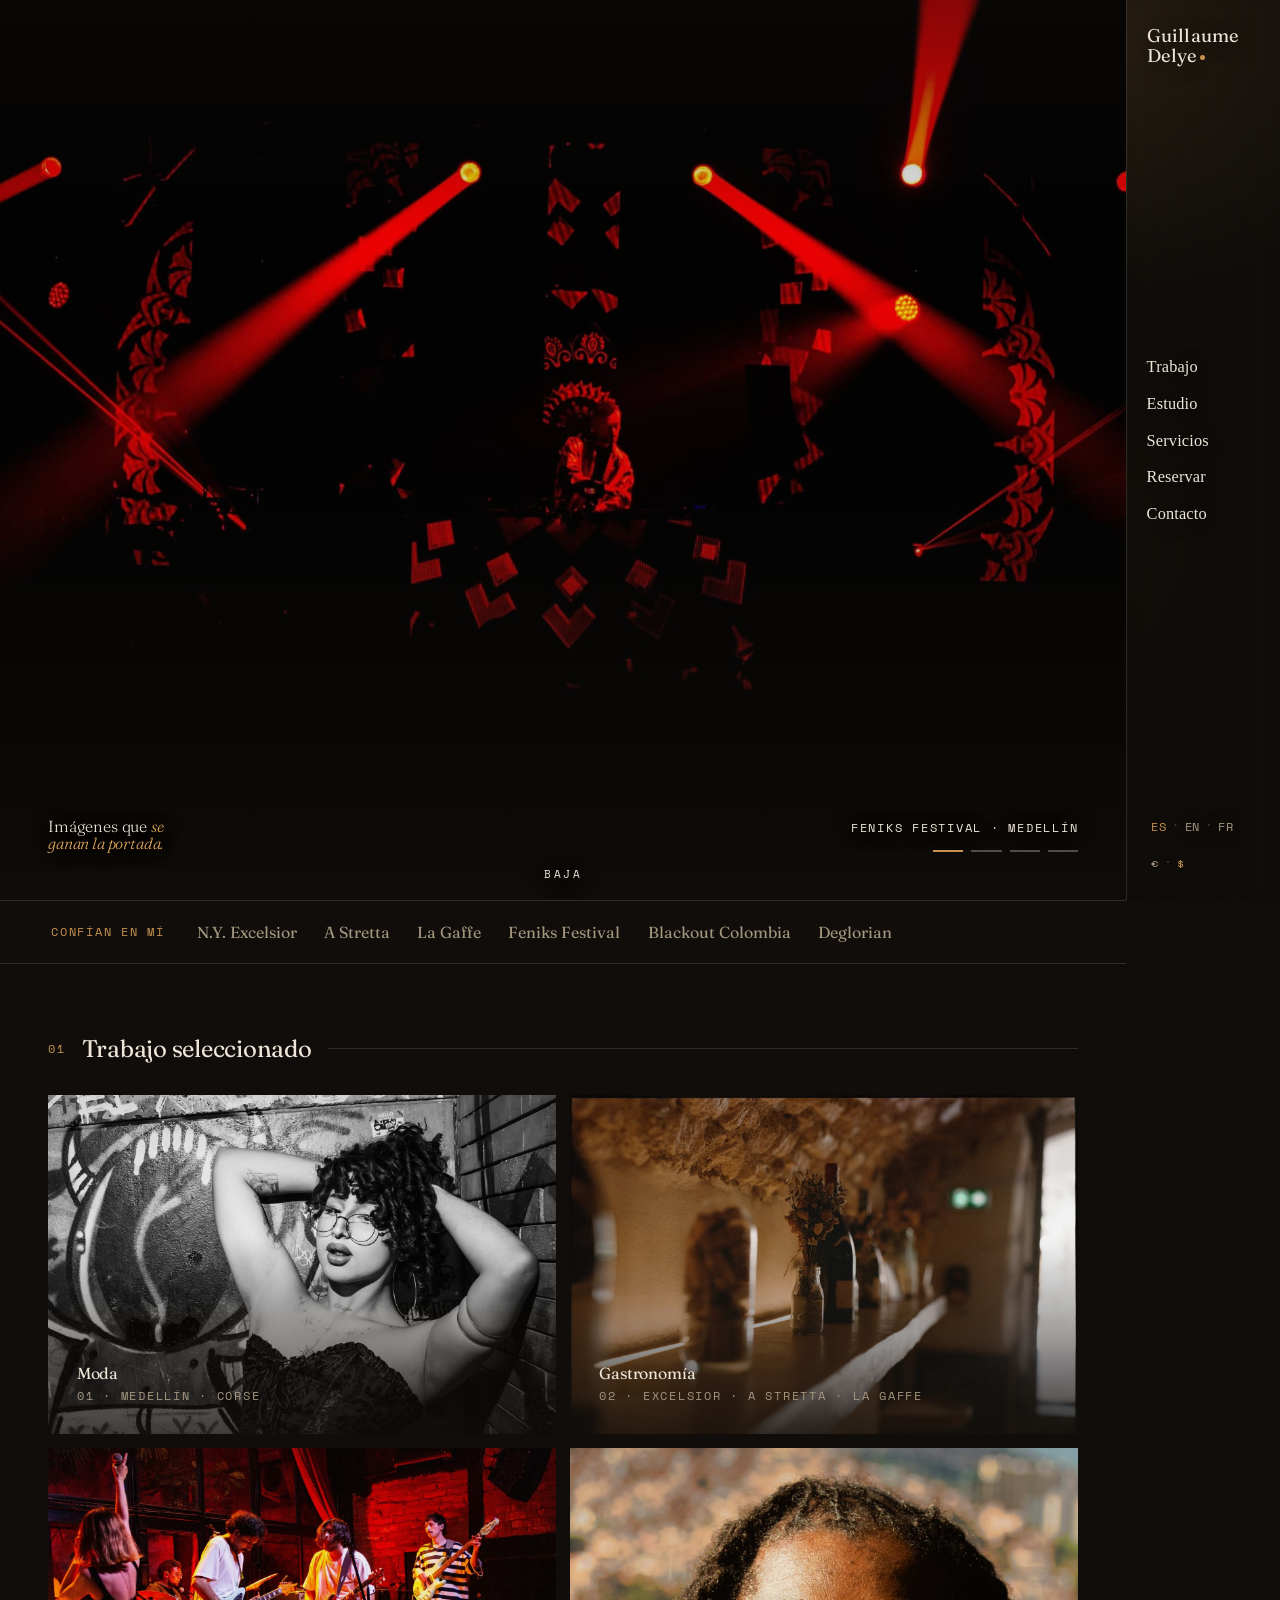
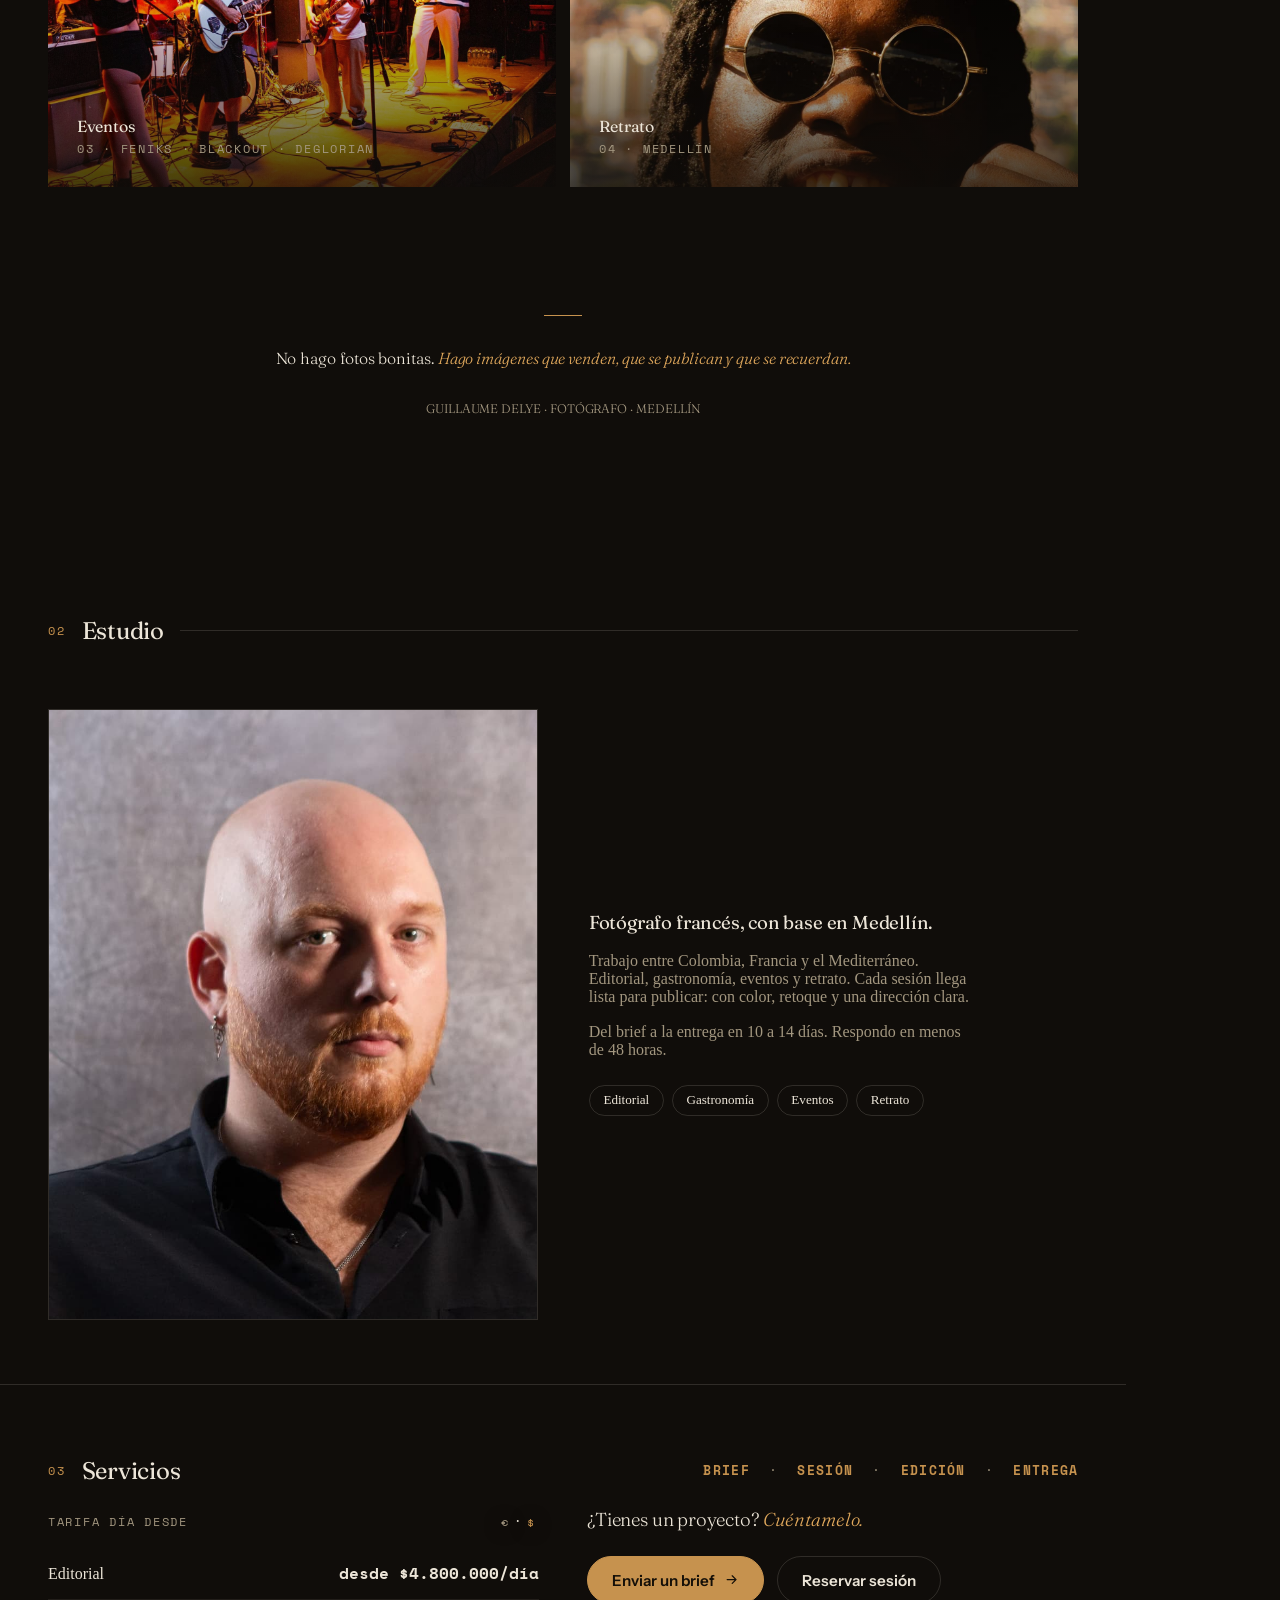
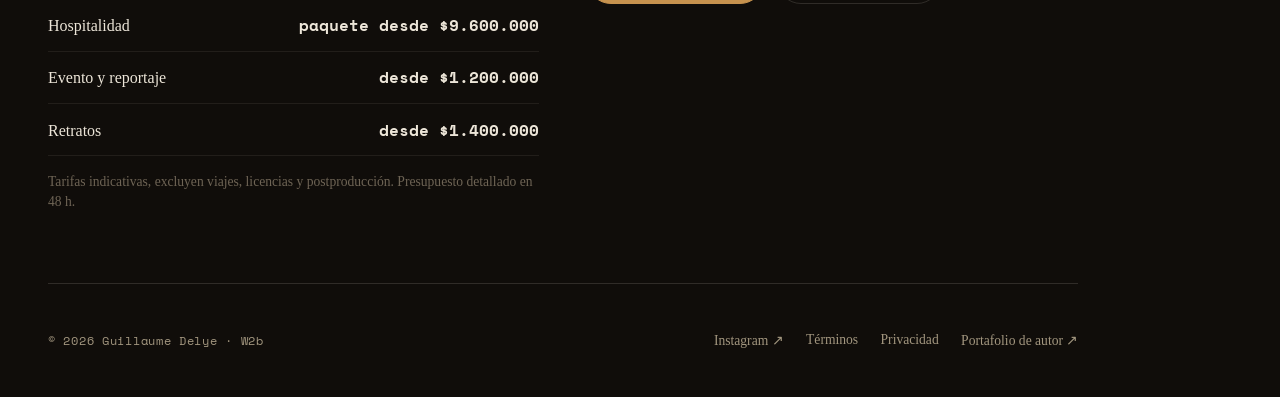
==== commit 2f5ddd8a: "Relink legal pages (Terms/Privacy to documents/) in footers Co-Authored-By: Claude Opus 4.8 <noreply" ====
--- a/index.html
+++ b/index.html
@@ -74,9 +74,9 @@
 
   <footer class="wrap"><div class="foot">
     <p class="copy">© 2026 Guillaume Delye · W2b</p>
-    <div style="display:flex;gap:1.4rem"><a href="https://www.instagram.com/guillaumedelye" target="_blank" rel="noopener">Instagram ↗</a><a href="https://w2bphotography.com/" data-i18n="foot_art">Portafolio de autor ↗</a></div>
+    <div style="display:flex;gap:1.2rem 1.4rem;flex-wrap:wrap"><a href="https://www.instagram.com/guillaumedelye" target="_blank" rel="noopener">Instagram ↗</a><a href="documents/terms.html" data-i18n="foot_terms">Términos</a><a href="documents/privacy.html" data-i18n="foot_privacy">Privacidad</a><a href="https://w2bphotography.com/" data-i18n="foot_art">Portafolio de autor ↗</a></div>
   </div></footer>
 </main>
 
-<script src="js/gallery-data.js"></script><script src="js/site.js"></script>
+<script src="js/gallery-data.js?v=1"></script><script src="js/site.js"></script>
 </body></html>
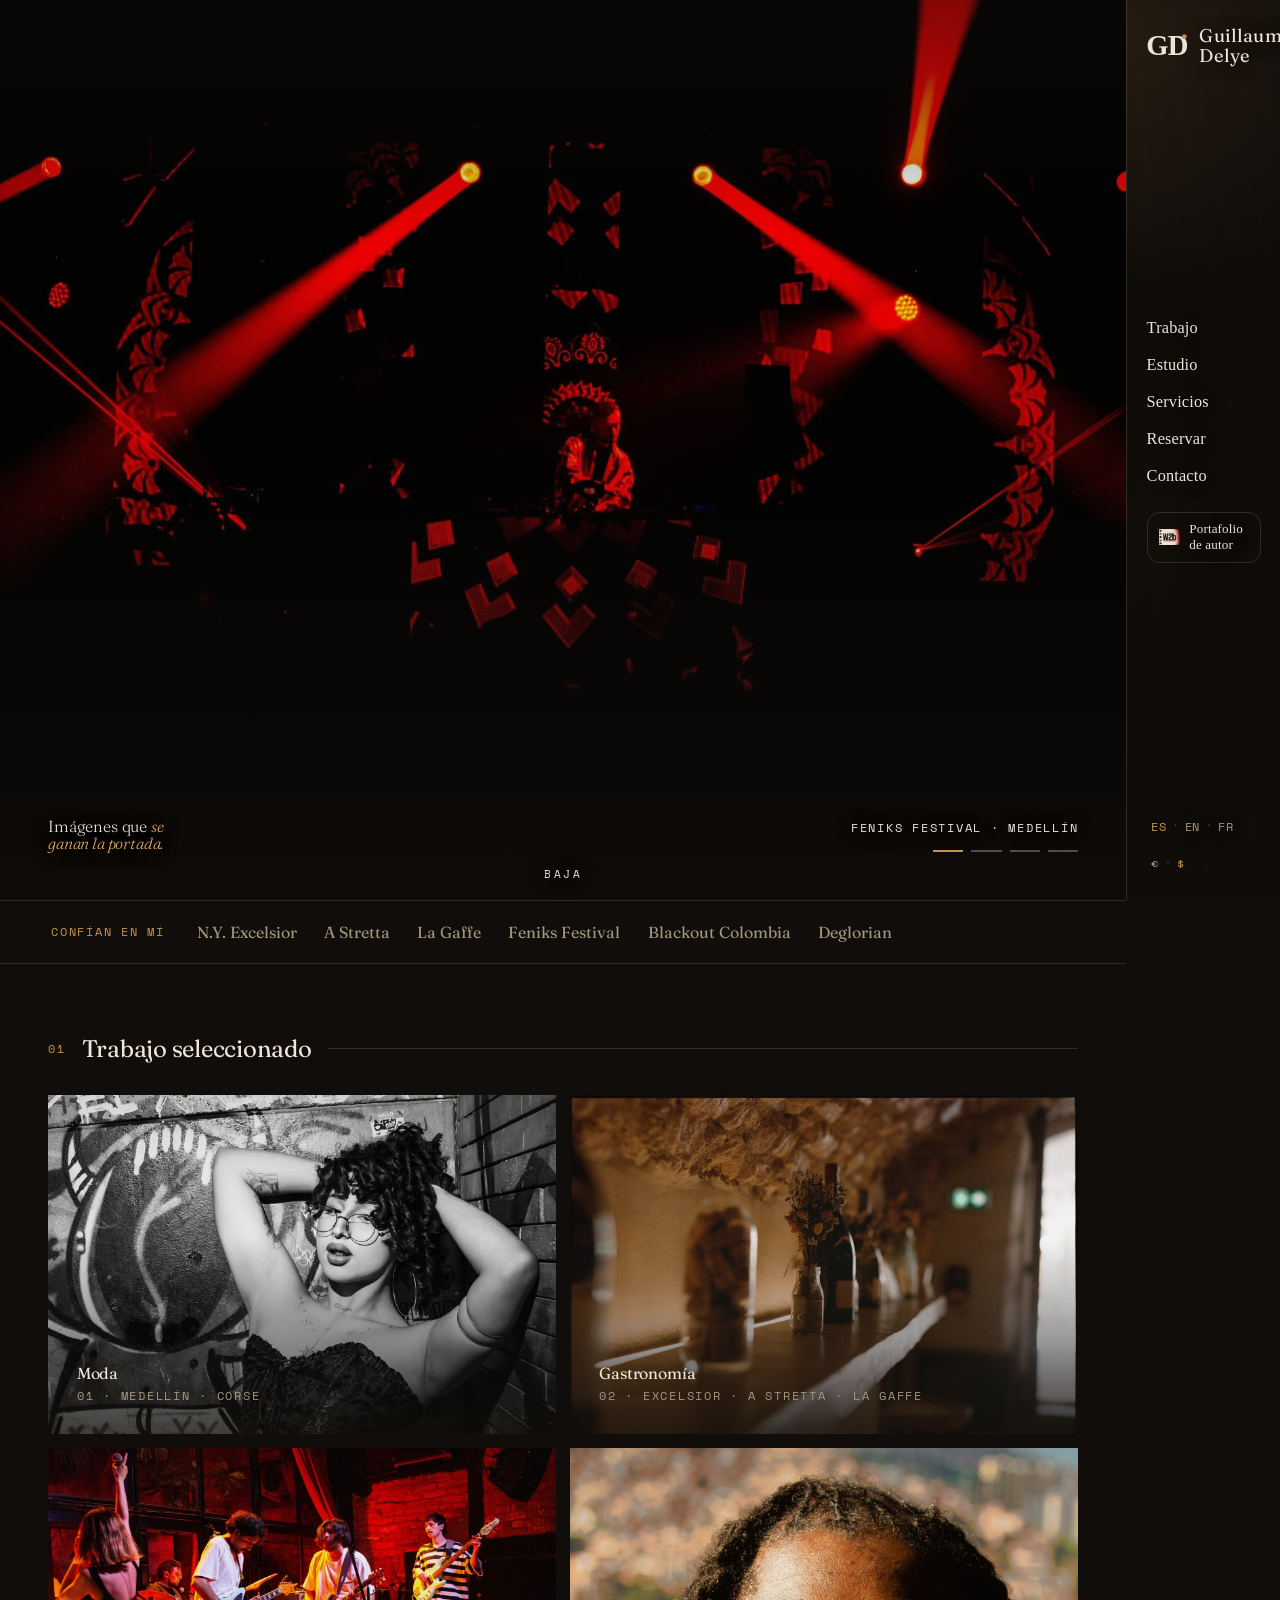
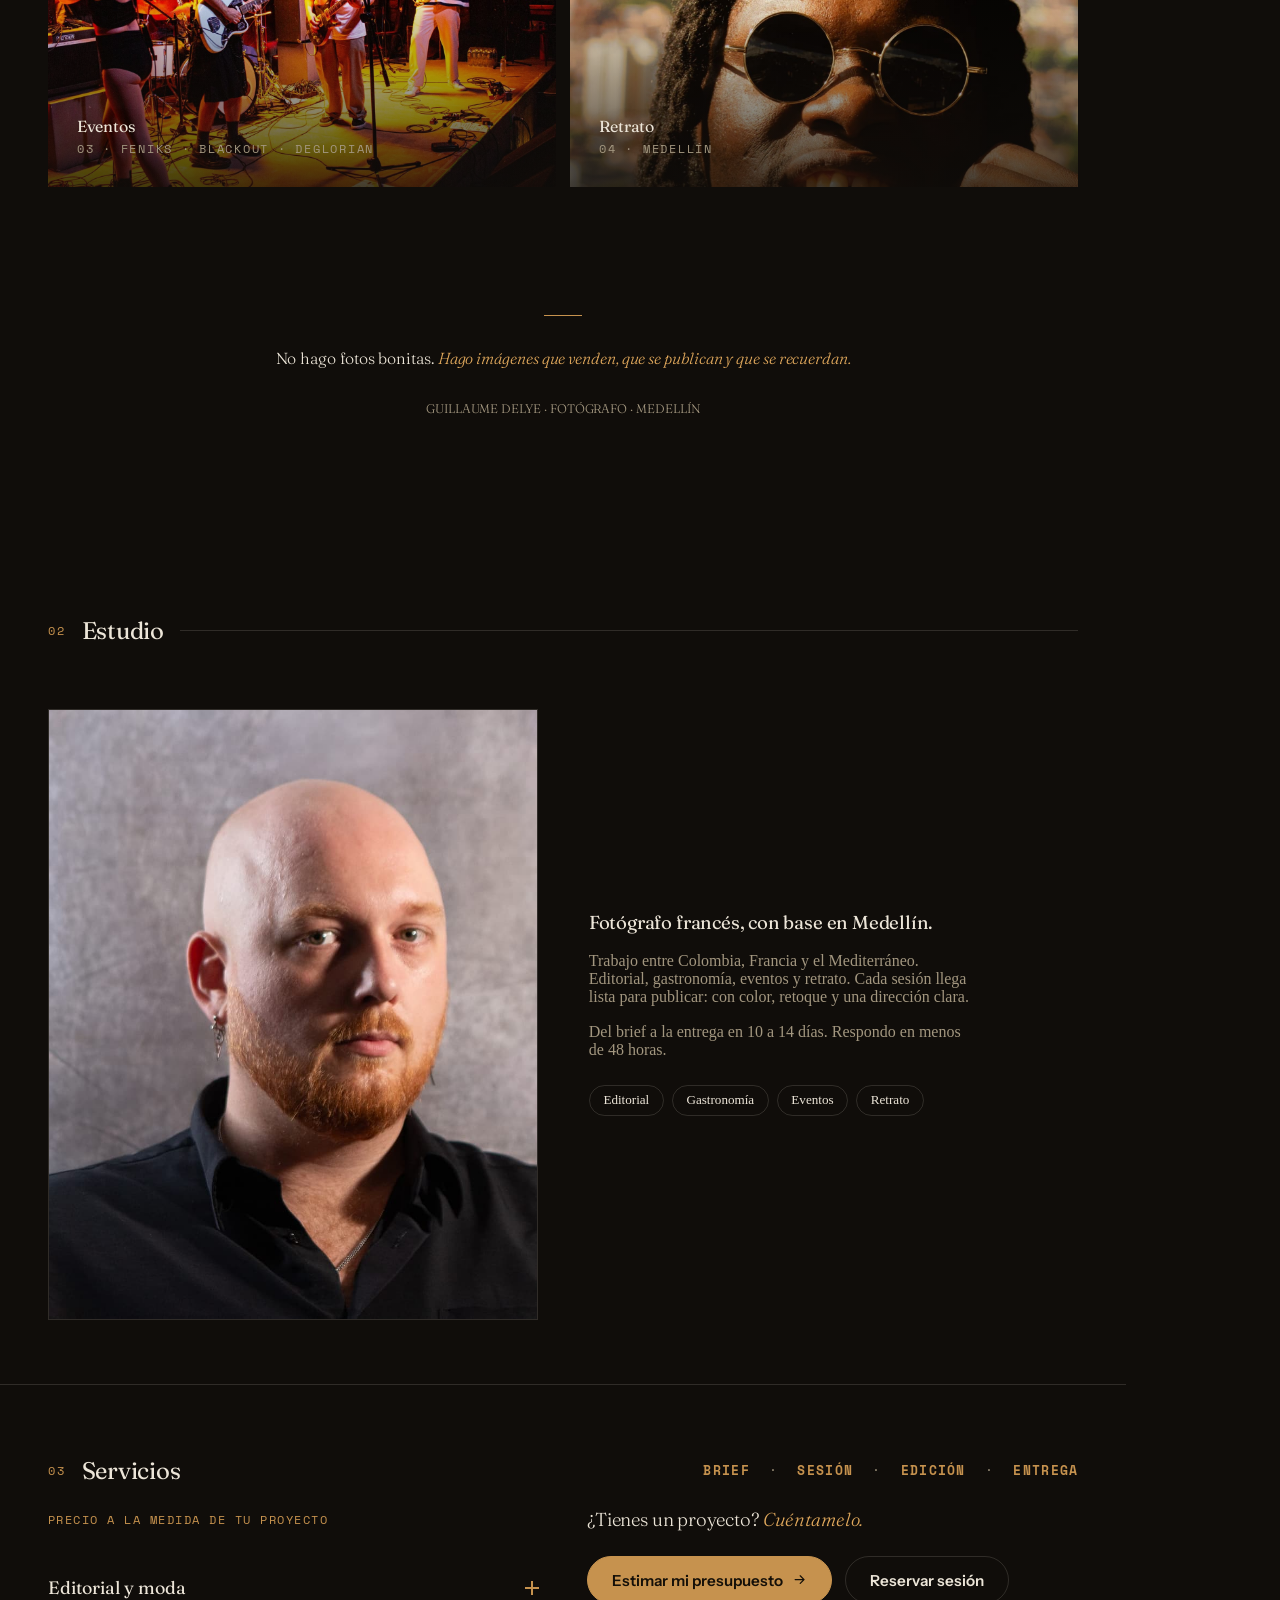
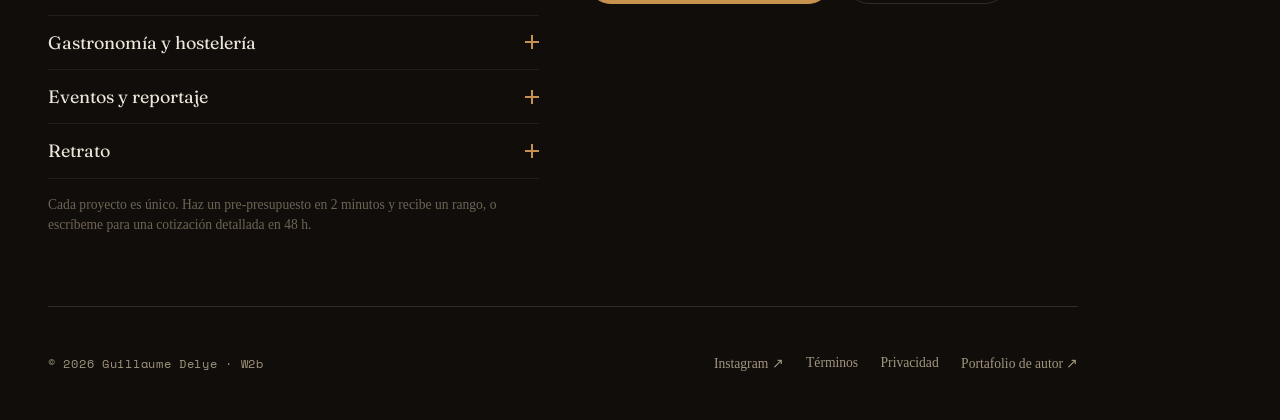
==== commit dee3b84f: "@ Services sur mesure, pré-devis, vouvoiement entreprise, logos croisés - Services: plus de prix dir" ====
--- a/index.html
+++ b/index.html
@@ -56,17 +56,16 @@
     </div>
     <div class="svc-grid">
       <div class="reveal">
-        <div class="rl"><span class="meta" data-i18n="rates_label">Tarifa día desde</span>
-          <span class="switch" role="group" aria-label="Currency" style="margin-left:auto"><button data-cur="EUR">€</button><span class="sep">·</span><button data-cur="COP">$</button></span></div>
-        <div id="rates"></div>
-        <p class="svc-note" data-i18n="rates_note">Tarifas indicativas, excluyen viajes, licencias y postproducción. Presupuesto detallado en 48 h.</p>
+        <div class="rl"><span class="meta svc-vision-lab" data-i18n="rates_label">Precio a la medida de tu proyecto</span></div>
+        <div id="rates" class="svc-vision"></div>
+        <p class="svc-note" data-i18n="rates_note">Cada proyecto es único. Haz un pre-presupuesto en 2 minutos y recibe un rango, o escríbeme para una cotización detallada en 48 h.</p>
       </div>
       <div class="book reveal">
         <h3><span data-i18n="book1">¿Tienes un proyecto?</span> <em data-i18n="book2">Cuéntamelo.</em></h3>
         <div class="btnrow">
-          <a class="btn btn-amber" href="contact.html"><span data-i18n="book_cta">Enviar un brief</span>
+          <a class="btn btn-amber" href="devis.html"><span data-i18n="svc_estimate">Estimar mi presupuesto</span>
             <svg viewBox="0 0 24 24" fill="none" stroke="currentColor" stroke-width="2" stroke-linecap="round" stroke-linejoin="round"><path d="M5 12h14M13 6l6 6-6 6"/></svg></a>
-          <a class="btn btn-line" href="services.html" data-i18n="book_book">Reservar sesión</a>
+          <a class="btn btn-line" href="booking.html" data-i18n="book_book">Reservar sesión</a>
         </div>
       </div>
     </div>
--- a/css/site.css
+++ b/css/site.css
@@ -137,6 +137,27 @@
 .rate-row{display:flex;justify-content:space-between;gap:1rem;align-items:baseline;padding:.85rem 0;border-bottom:1px solid var(--line-soft)}
 .rate-row b{font-family:"Space Mono",monospace;font-weight:700;font-variant-numeric:tabular-nums;white-space:nowrap;color:var(--bone)}
 .svc-note{color:var(--bone-faint);font-size:.85rem;margin-top:1rem;line-height:1.5}
+/* services — vision per domain (accordion) */
+.svc-vision-lab{display:block;margin-bottom:1.1rem;color:var(--amber);text-transform:uppercase;letter-spacing:.12em}
+.svc-vision .sv-item{border-bottom:1px solid var(--line-soft)}
+.svc-vision .sv-item summary{list-style:none;cursor:pointer;display:flex;align-items:center;justify-content:space-between;gap:1rem;padding:.95rem 0;font-family:"Fraunces",serif;font-weight:400;font-size:1.12rem;color:var(--bone);transition:color .2s}
+.svc-vision .sv-item summary::-webkit-details-marker{display:none}
+.svc-vision .sv-item summary:hover{color:var(--amber-bright)}
+.svc-vision .sv-ico{position:relative;width:14px;height:14px;flex:none}
+.svc-vision .sv-ico::before,.svc-vision .sv-ico::after{content:"";position:absolute;background:var(--amber);transition:transform .25s}
+.svc-vision .sv-ico::before{left:0;top:6px;width:14px;height:2px}
+.svc-vision .sv-ico::after{left:6px;top:0;width:2px;height:14px}
+.svc-vision .sv-item[open] .sv-ico::after{transform:scaleY(0)}
+.svc-vision .sv-item p{margin:0 0 1.05rem;color:var(--bone-dim);line-height:1.6;max-width:54ch}
+/* rail — GD monogram mark + cross-portfolio (art) button */
+.rail .wm{display:inline-flex;align-items:center;gap:.55rem}
+.rail .wm-mark{height:2rem;width:auto;flex:none}
+.rail .xart{display:inline-flex;align-items:center;gap:.5rem;margin-top:.6rem;padding:.5rem .7rem;border:1px solid var(--line);border-radius:.8rem;color:var(--bone);max-width:100%;font-size:.82rem;line-height:1.25;transition:border-color .25s,background .25s}
+.rail .xart img{height:1rem;width:auto;flex:none;display:block}
+.rail .xart span{white-space:normal}
+.rail .xart:hover{border-color:var(--amber);background:rgba(198,146,78,.08)}
+.rail .xart::before{display:none}
+@media (max-width:900px){.rail .xart{margin-top:0}}
 .book h3{font-family:"Fraunces",serif;font-weight:300;font-size:clamp(1.8rem,1.3rem+2.4vw,3rem);line-height:1.08;letter-spacing:-.01em}
 .book h3 em{font-style:italic;color:var(--amber-bright)}
 .book .btnrow{margin-top:1.6rem;display:flex;gap:.8rem;flex-wrap:wrap}
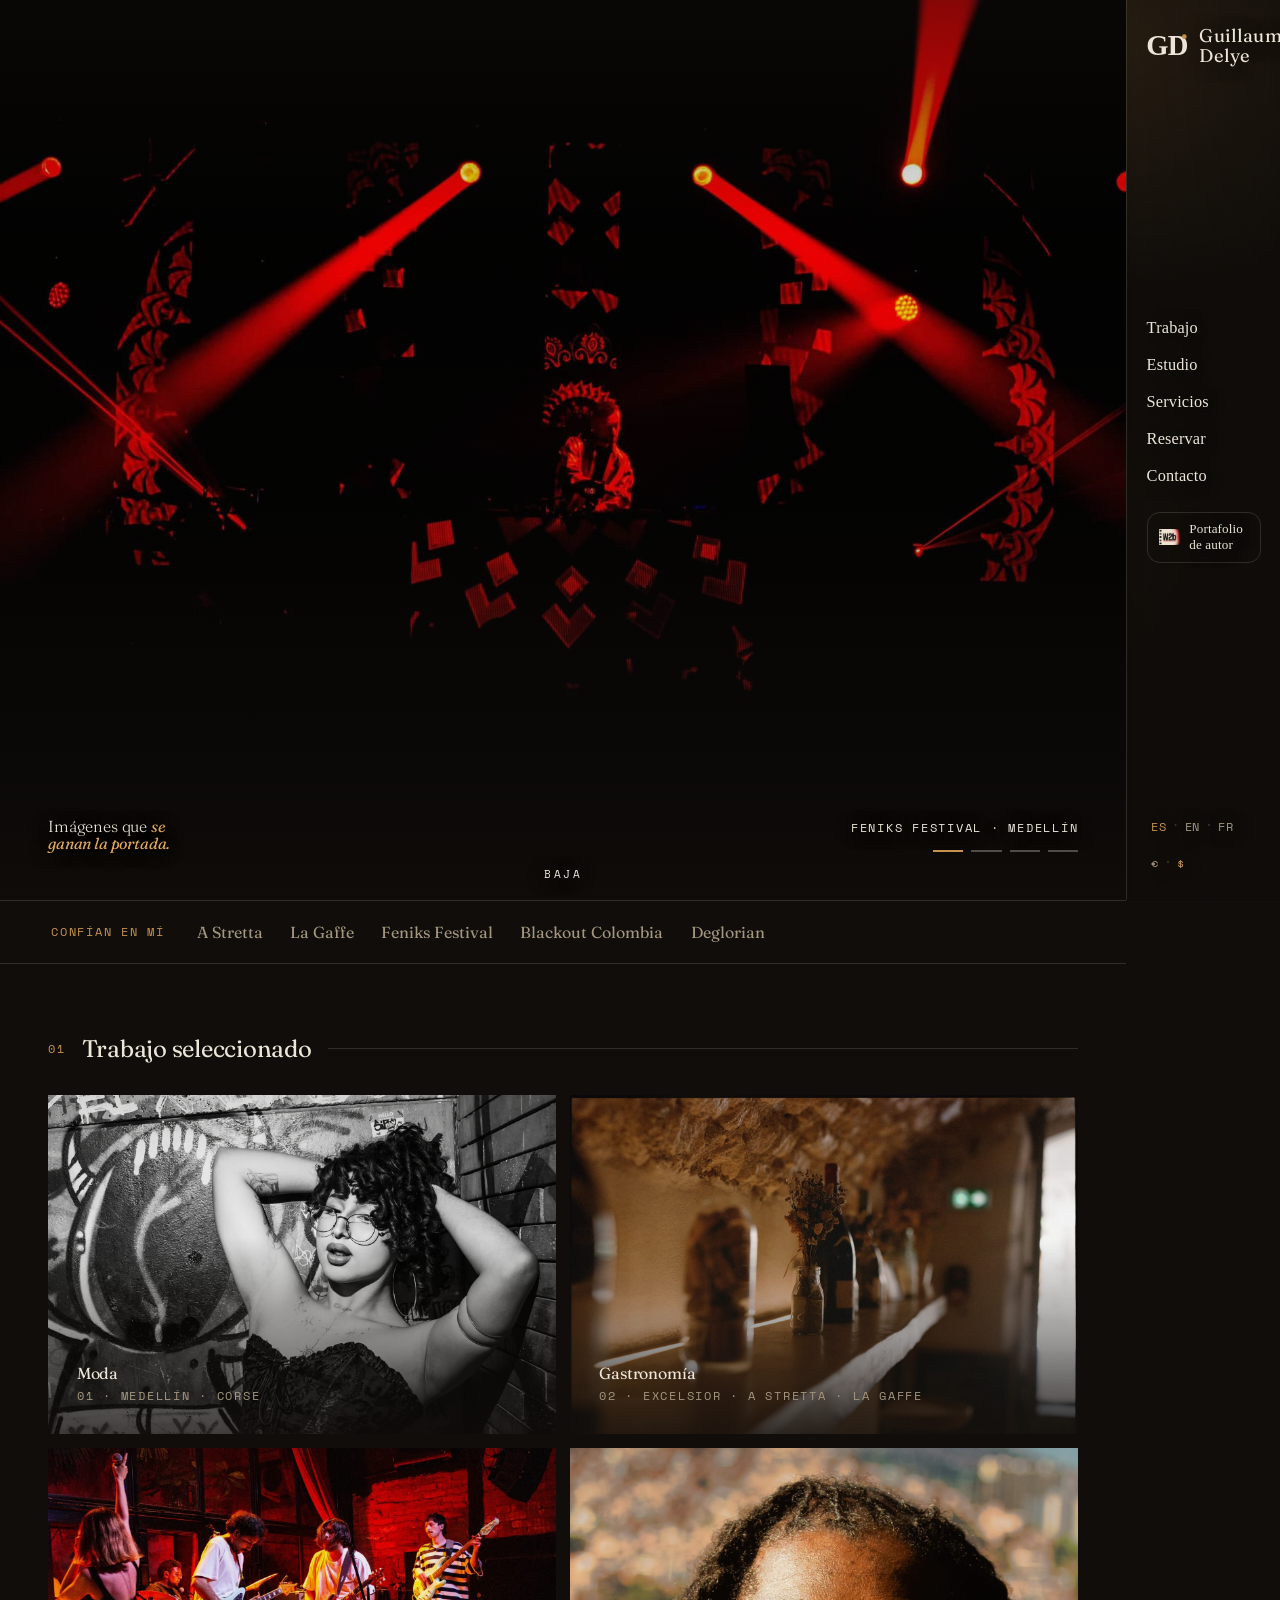
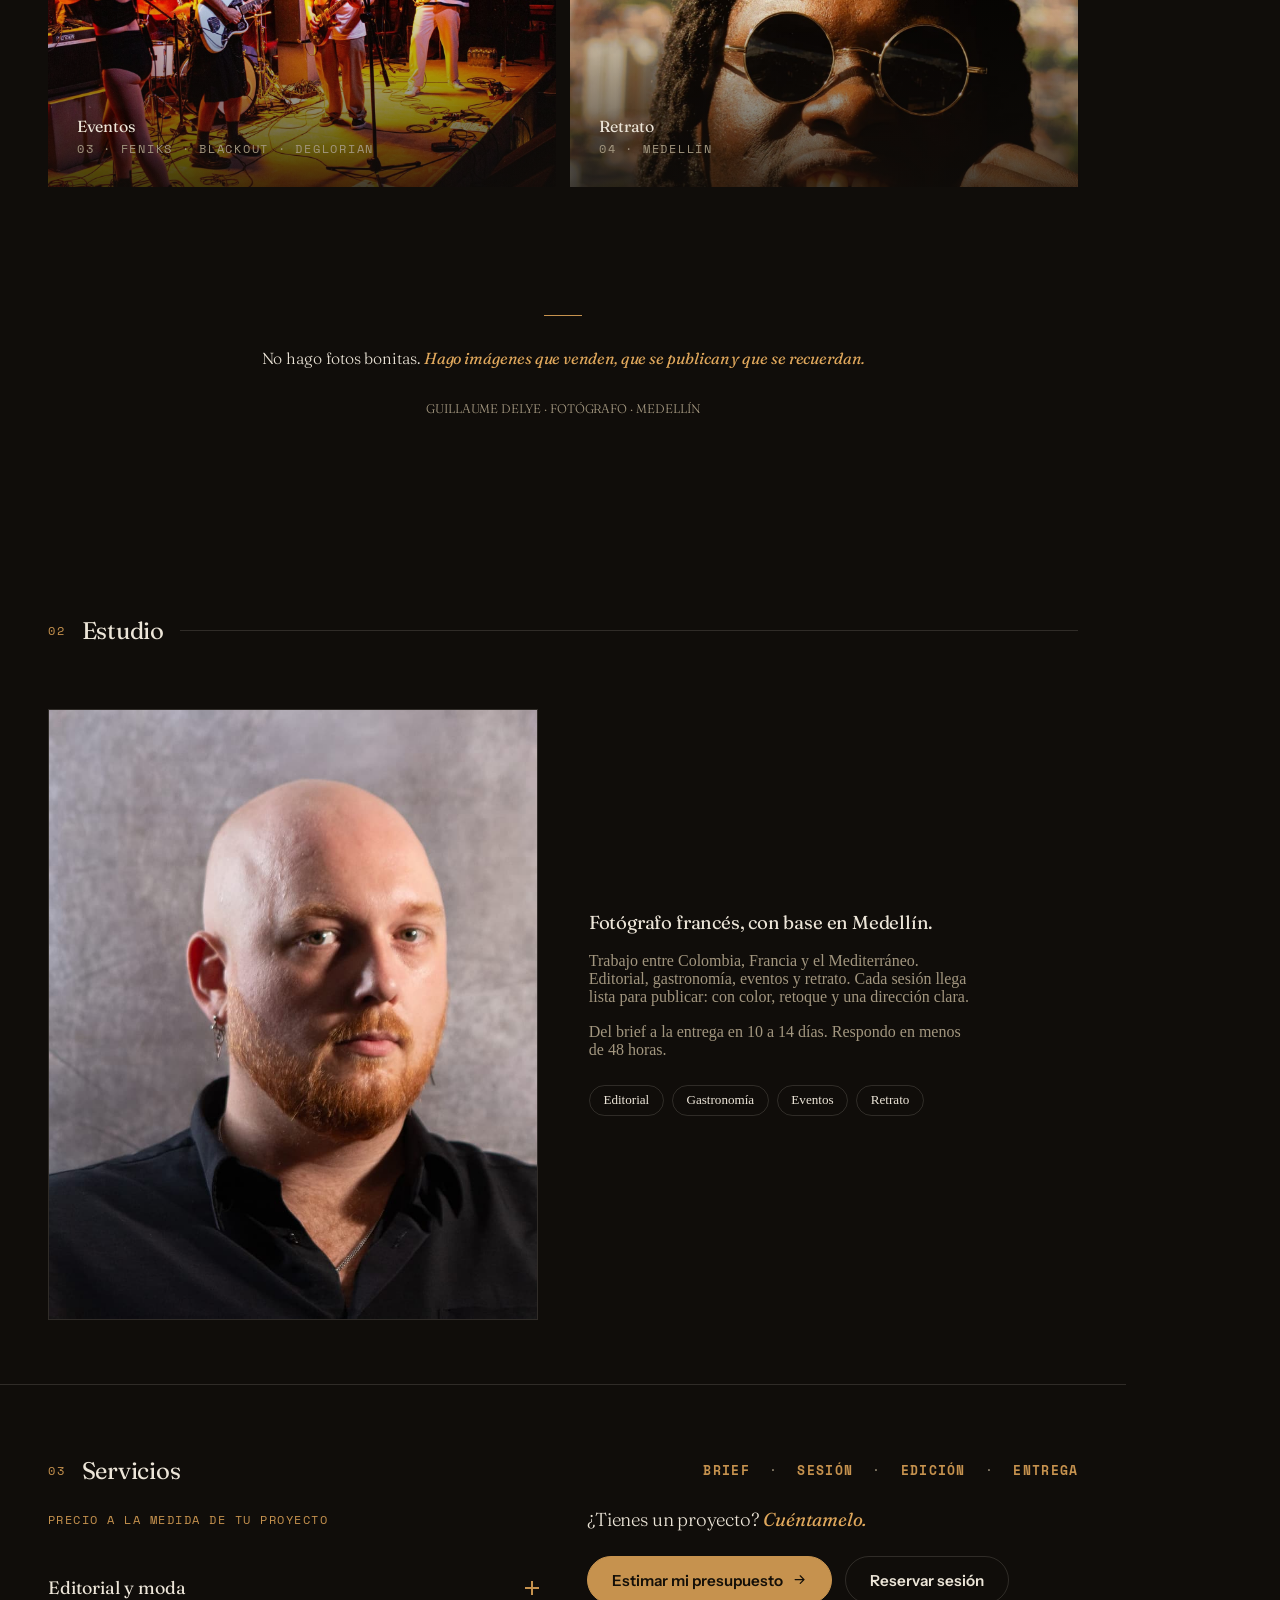
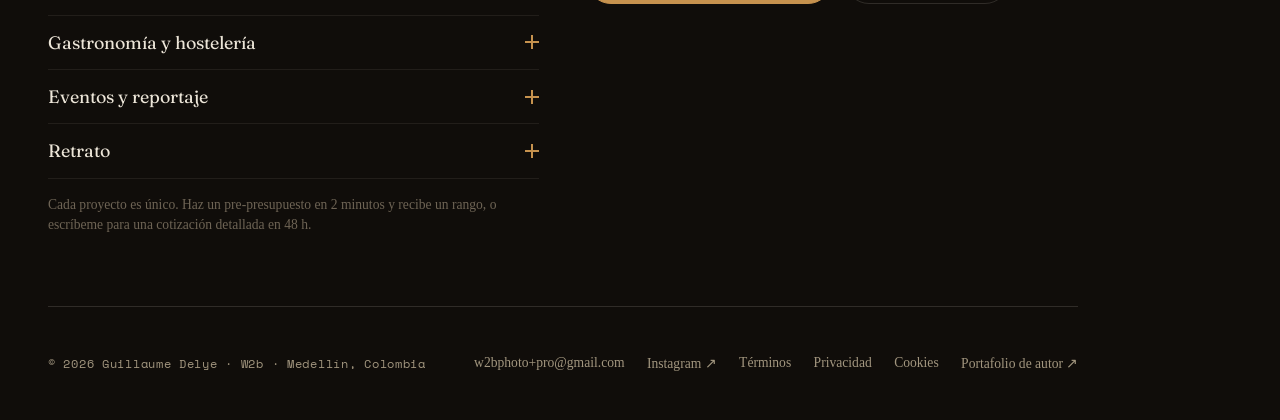
==== commit e22e2554: "Conformité légale + polices auto-hébergées + corrections copie - Politique cookies trilingue + liens" ====
--- a/index.html
+++ b/index.html
@@ -3,8 +3,7 @@
 <title>Guillaume Delye — Fotógrafo editorial y comercial · Medellín</title>
 <meta name="description" content="Fotógrafo editorial y comercial en Medellín. Moda, gastronomía, eventos y retrato. Del brief a la entrega en 10 a 14 días.">
 <link rel="icon" href="data:image/svg+xml,<svg xmlns='http://www.w3.org/2000/svg' viewBox='0 0 32 32'><rect width='32' height='32' fill='%23100D0A'/><circle cx='16' cy='16' r='6' fill='%23C6924E'/></svg>">
-<link rel="preconnect" href="https://fonts.googleapis.com"><link rel="preconnect" href="https://fonts.gstatic.com" crossorigin>
-<link rel="stylesheet" href="https://fonts.googleapis.com/css2?family=Fraunces:ital,opsz,wght@0,9..144,300;0,9..144,400;0,9..144,500;1,9..144,400&family=Instrument+Sans:wght@400;500;600&family=Space+Mono:wght@400;700&display=swap">
+<link rel="stylesheet" href="css/fonts.css">
 <link rel="stylesheet" href="css/site.css">
 </head><body class="page" data-page="home">
 
@@ -20,7 +19,7 @@
 <section class="clients"><div class="wrap">
   <span class="cl-label meta" data-i18n="clients_label">Confían en mí</span>
   <ul class="cl-list">
-    <li>N.Y. Excelsior</li><li>A Stretta</li><li>La Gaffe</li><li>Feniks Festival</li><li>Blackout Colombia</li><li>Deglorian</li>
+    <li>A Stretta</li><li>La Gaffe</li><li>Feniks Festival</li><li>Blackout Colombia</li><li>Deglorian</li>
   </ul>
 </div></section>
 
@@ -72,8 +71,8 @@
   </div></section>
 
   <footer class="wrap"><div class="foot">
-    <p class="copy">© 2026 Guillaume Delye · W2b</p>
-    <div style="display:flex;gap:1.2rem 1.4rem;flex-wrap:wrap"><a href="https://www.instagram.com/guillaumedelye" target="_blank" rel="noopener">Instagram ↗</a><a href="documents/terms.html" data-i18n="foot_terms">Términos</a><a href="documents/privacy.html" data-i18n="foot_privacy">Privacidad</a><a href="https://w2bphotography.com/" data-i18n="foot_art">Portafolio de autor ↗</a></div>
+    <p class="copy">© 2026 Guillaume Delye · W2b · Medellín, Colombia</p>
+    <div style="display:flex;gap:1.2rem 1.4rem;flex-wrap:wrap"><a href="mailto:w2bphoto+pro@gmail.com">w2bphoto+pro@gmail.com</a><a href="https://www.instagram.com/guillaumedelye" target="_blank" rel="noopener">Instagram ↗</a><a href="documents/terms.html" data-i18n="foot_terms">Términos</a><a href="documents/privacy.html" data-i18n="foot_privacy">Privacidad</a><a href="documents/cookies.html" data-i18n="foot_cookies">Cookies</a><a href="https://w2bphotography.com/" data-i18n="foot_art">Portafolio de autor ↗</a></div>
   </div></footer>
 </main>
 
--- a/css/fonts.css
+++ b/css/fonts.css
@@ -0,0 +1,40 @@
+/* Self-hosted fonts (Google Fonts, OFL) — no third-party requests, GDPR-safe. Generated. */
+@font-face {font-family: 'Fraunces'; font-style: italic; font-weight: 400; font-display: swap; src: url(../fonts/fraunces-400-italic-latin-ext.woff2) format('woff2'); unicode-range: U+0100-02BA, U+02BD-02C5, U+02C7-02CC, U+02CE-02D7, U+02DD-02FF, U+0304, U+0308, U+0329, U+1D00-1DBF, U+1E00-1E9F, U+1EF2-1EFF, U+2020, U+20A0-20AB, U+20AD-20C0, U+2113, U+2C60-2C7F, U+A720-A7FF;}
+@font-face {font-family: 'Fraunces'; font-style: italic; font-weight: 400; font-display: swap; src: url(../fonts/fraunces-400-italic-latin.woff2) format('woff2'); unicode-range: U+0000-00FF, U+0131, U+0152-0153, U+02BB-02BC, U+02C6, U+02DA, U+02DC, U+0304, U+0308, U+0329, U+2000-206F, U+20AC, U+2122, U+2191, U+2193, U+2212, U+2215, U+FEFF, U+FFFD;}
+@font-face {font-family: 'Fraunces'; font-style: normal; font-weight: 300; font-display: swap; src: url(../fonts/fraunces-300-latin-ext.woff2) format('woff2'); unicode-range: U+0100-02BA, U+02BD-02C5, U+02C7-02CC, U+02CE-02D7, U+02DD-02FF, U+0304, U+0308, U+0329, U+1D00-1DBF, U+1E00-1E9F, U+1EF2-1EFF, U+2020, U+20A0-20AB, U+20AD-20C0, U+2113, U+2C60-2C7F, U+A720-A7FF;}
+@font-face {font-family: 'Fraunces'; font-style: normal; font-weight: 300; font-display: swap; src: url(../fonts/fraunces-300-latin.woff2) format('woff2'); unicode-range: U+0000-00FF, U+0131, U+0152-0153, U+02BB-02BC, U+02C6, U+02DA, U+02DC, U+0304, U+0308, U+0329, U+2000-206F, U+20AC, U+2122, U+2191, U+2193, U+2212, U+2215, U+FEFF, U+FFFD;}
+@font-face {font-family: 'Fraunces'; font-style: normal; font-weight: 400; font-display: swap; src: url(../fonts/fraunces-400-latin-ext.woff2) format('woff2'); unicode-range: U+0100-02BA, U+02BD-02C5, U+02C7-02CC, U+02CE-02D7, U+02DD-02FF, U+0304, U+0308, U+0329, U+1D00-1DBF, U+1E00-1E9F, U+1EF2-1EFF, U+2020, U+20A0-20AB, U+20AD-20C0, U+2113, U+2C60-2C7F, U+A720-A7FF;}
+@font-face {font-family: 'Fraunces'; font-style: normal; font-weight: 400; font-display: swap; src: url(../fonts/fraunces-400-latin.woff2) format('woff2'); unicode-range: U+0000-00FF, U+0131, U+0152-0153, U+02BB-02BC, U+02C6, U+02DA, U+02DC, U+0304, U+0308, U+0329, U+2000-206F, U+20AC, U+2122, U+2191, U+2193, U+2212, U+2215, U+FEFF, U+FFFD;}
+@font-face {font-family: 'Fraunces'; font-style: normal; font-weight: 500; font-display: swap; src: url(../fonts/fraunces-500-latin-ext.woff2) format('woff2'); unicode-range: U+0100-02BA, U+02BD-02C5, U+02C7-02CC, U+02CE-02D7, U+02DD-02FF, U+0304, U+0308, U+0329, U+1D00-1DBF, U+1E00-1E9F, U+1EF2-1EFF, U+2020, U+20A0-20AB, U+20AD-20C0, U+2113, U+2C60-2C7F, U+A720-A7FF;}
+@font-face {font-family: 'Fraunces'; font-style: normal; font-weight: 500; font-display: swap; src: url(../fonts/fraunces-500-latin.woff2) format('woff2'); unicode-range: U+0000-00FF, U+0131, U+0152-0153, U+02BB-02BC, U+02C6, U+02DA, U+02DC, U+0304, U+0308, U+0329, U+2000-206F, U+20AC, U+2122, U+2191, U+2193, U+2212, U+2215, U+FEFF, U+FFFD;}
+@font-face {font-family: 'Instrument Sans'; font-style: normal; font-weight: 400; font-stretch: 100%; font-display: swap; src: url(../fonts/instrument-sans-400-latin-ext.woff2) format('woff2'); unicode-range: U+0100-02BA, U+02BD-02C5, U+02C7-02CC, U+02CE-02D7, U+02DD-02FF, U+0304, U+0308, U+0329, U+1D00-1DBF, U+1E00-1E9F, U+1EF2-1EFF, U+2020, U+20A0-20AB, U+20AD-20C0, U+2113, U+2C60-2C7F, U+A720-A7FF;}
+@font-face {font-family: 'Instrument Sans'; font-style: normal; font-weight: 400; font-stretch: 100%; font-display: swap; src: url(../fonts/instrument-sans-400-latin.woff2) format('woff2'); unicode-range: U+0000-00FF, U+0131, U+0152-0153, U+02BB-02BC, U+02C6, U+02DA, U+02DC, U+0304, U+0308, U+0329, U+2000-206F, U+20AC, U+2122, U+2191, U+2193, U+2212, U+2215, U+FEFF, U+FFFD;}
+@font-face {font-family: 'Instrument Sans'; font-style: normal; font-weight: 500; font-stretch: 100%; font-display: swap; src: url(../fonts/instrument-sans-500-latin-ext.woff2) format('woff2'); unicode-range: U+0100-02BA, U+02BD-02C5, U+02C7-02CC, U+02CE-02D7, U+02DD-02FF, U+0304, U+0308, U+0329, U+1D00-1DBF, U+1E00-1E9F, U+1EF2-1EFF, U+2020, U+20A0-20AB, U+20AD-20C0, U+2113, U+2C60-2C7F, U+A720-A7FF;}
+@font-face {font-family: 'Instrument Sans'; font-style: normal; font-weight: 500; font-stretch: 100%; font-display: swap; src: url(../fonts/instrument-sans-500-latin.woff2) format('woff2'); unicode-range: U+0000-00FF, U+0131, U+0152-0153, U+02BB-02BC, U+02C6, U+02DA, U+02DC, U+0304, U+0308, U+0329, U+2000-206F, U+20AC, U+2122, U+2191, U+2193, U+2212, U+2215, U+FEFF, U+FFFD;}
+@font-face {font-family: 'Instrument Sans'; font-style: normal; font-weight: 600; font-stretch: 100%; font-display: swap; src: url(../fonts/instrument-sans-600-latin-ext.woff2) format('woff2'); unicode-range: U+0100-02BA, U+02BD-02C5, U+02C7-02CC, U+02CE-02D7, U+02DD-02FF, U+0304, U+0308, U+0329, U+1D00-1DBF, U+1E00-1E9F, U+1EF2-1EFF, U+2020, U+20A0-20AB, U+20AD-20C0, U+2113, U+2C60-2C7F, U+A720-A7FF;}
+@font-face {font-family: 'Instrument Sans'; font-style: normal; font-weight: 600; font-stretch: 100%; font-display: swap; src: url(../fonts/instrument-sans-600-latin.woff2) format('woff2'); unicode-range: U+0000-00FF, U+0131, U+0152-0153, U+02BB-02BC, U+02C6, U+02DA, U+02DC, U+0304, U+0308, U+0329, U+2000-206F, U+20AC, U+2122, U+2191, U+2193, U+2212, U+2215, U+FEFF, U+FFFD;}
+@font-face {font-family: 'Space Mono'; font-style: normal; font-weight: 400; font-display: swap; src: url(../fonts/space-mono-400-latin-ext.woff2) format('woff2'); unicode-range: U+0100-02BA, U+02BD-02C5, U+02C7-02CC, U+02CE-02D7, U+02DD-02FF, U+0304, U+0308, U+0329, U+1D00-1DBF, U+1E00-1E9F, U+1EF2-1EFF, U+2020, U+20A0-20AB, U+20AD-20C0, U+2113, U+2C60-2C7F, U+A720-A7FF;}
+@font-face {font-family: 'Space Mono'; font-style: normal; font-weight: 400; font-display: swap; src: url(../fonts/space-mono-400-latin.woff2) format('woff2'); unicode-range: U+0000-00FF, U+0131, U+0152-0153, U+02BB-02BC, U+02C6, U+02DA, U+02DC, U+0304, U+0308, U+0329, U+2000-206F, U+20AC, U+2122, U+2191, U+2193, U+2212, U+2215, U+FEFF, U+FFFD;}
+@font-face {font-family: 'Space Mono'; font-style: normal; font-weight: 700; font-display: swap; src: url(../fonts/space-mono-700-latin-ext.woff2) format('woff2'); unicode-range: U+0100-02BA, U+02BD-02C5, U+02C7-02CC, U+02CE-02D7, U+02DD-02FF, U+0304, U+0308, U+0329, U+1D00-1DBF, U+1E00-1E9F, U+1EF2-1EFF, U+2020, U+20A0-20AB, U+20AD-20C0, U+2113, U+2C60-2C7F, U+A720-A7FF;}
+@font-face {font-family: 'Space Mono'; font-style: normal; font-weight: 700; font-display: swap; src: url(../fonts/space-mono-700-latin.woff2) format('woff2'); unicode-range: U+0000-00FF, U+0131, U+0152-0153, U+02BB-02BC, U+02C6, U+02DA, U+02DC, U+0304, U+0308, U+0329, U+2000-206F, U+20AC, U+2122, U+2191, U+2193, U+2212, U+2215, U+FEFF, U+FFFD;}
+/* Self-hosted fonts (Google Fonts, OFL) — no third-party requests, GDPR-safe. Generated. */
+@font-face {font-family: 'Cormorant Garamond'; font-style: italic; font-weight: 300; font-display: swap; src: url(../fonts/cormorant-garamond-300-italic-latin-ext.woff2) format('woff2'); unicode-range: U+0100-02BA, U+02BD-02C5, U+02C7-02CC, U+02CE-02D7, U+02DD-02FF, U+0304, U+0308, U+0329, U+1D00-1DBF, U+1E00-1E9F, U+1EF2-1EFF, U+2020, U+20A0-20AB, U+20AD-20C0, U+2113, U+2C60-2C7F, U+A720-A7FF;}
+@font-face {font-family: 'Cormorant Garamond'; font-style: italic; font-weight: 300; font-display: swap; src: url(../fonts/cormorant-garamond-300-italic-latin.woff2) format('woff2'); unicode-range: U+0000-00FF, U+0131, U+0152-0153, U+02BB-02BC, U+02C6, U+02DA, U+02DC, U+0304, U+0308, U+0329, U+2000-206F, U+20AC, U+2122, U+2191, U+2193, U+2212, U+2215, U+FEFF, U+FFFD;}
+@font-face {font-family: 'Cormorant Garamond'; font-style: italic; font-weight: 400; font-display: swap; src: url(../fonts/cormorant-garamond-400-italic-latin-ext.woff2) format('woff2'); unicode-range: U+0100-02BA, U+02BD-02C5, U+02C7-02CC, U+02CE-02D7, U+02DD-02FF, U+0304, U+0308, U+0329, U+1D00-1DBF, U+1E00-1E9F, U+1EF2-1EFF, U+2020, U+20A0-20AB, U+20AD-20C0, U+2113, U+2C60-2C7F, U+A720-A7FF;}
+@font-face {font-family: 'Cormorant Garamond'; font-style: italic; font-weight: 400; font-display: swap; src: url(../fonts/cormorant-garamond-400-italic-latin.woff2) format('woff2'); unicode-range: U+0000-00FF, U+0131, U+0152-0153, U+02BB-02BC, U+02C6, U+02DA, U+02DC, U+0304, U+0308, U+0329, U+2000-206F, U+20AC, U+2122, U+2191, U+2193, U+2212, U+2215, U+FEFF, U+FFFD;}
+@font-face {font-family: 'Cormorant Garamond'; font-style: normal; font-weight: 300; font-display: swap; src: url(../fonts/cormorant-garamond-300-latin-ext.woff2) format('woff2'); unicode-range: U+0100-02BA, U+02BD-02C5, U+02C7-02CC, U+02CE-02D7, U+02DD-02FF, U+0304, U+0308, U+0329, U+1D00-1DBF, U+1E00-1E9F, U+1EF2-1EFF, U+2020, U+20A0-20AB, U+20AD-20C0, U+2113, U+2C60-2C7F, U+A720-A7FF;}
+@font-face {font-family: 'Cormorant Garamond'; font-style: normal; font-weight: 300; font-display: swap; src: url(../fonts/cormorant-garamond-300-latin.woff2) format('woff2'); unicode-range: U+0000-00FF, U+0131, U+0152-0153, U+02BB-02BC, U+02C6, U+02DA, U+02DC, U+0304, U+0308, U+0329, U+2000-206F, U+20AC, U+2122, U+2191, U+2193, U+2212, U+2215, U+FEFF, U+FFFD;}
+@font-face {font-family: 'Cormorant Garamond'; font-style: normal; font-weight: 400; font-display: swap; src: url(../fonts/cormorant-garamond-400-latin-ext.woff2) format('woff2'); unicode-range: U+0100-02BA, U+02BD-02C5, U+02C7-02CC, U+02CE-02D7, U+02DD-02FF, U+0304, U+0308, U+0329, U+1D00-1DBF, U+1E00-1E9F, U+1EF2-1EFF, U+2020, U+20A0-20AB, U+20AD-20C0, U+2113, U+2C60-2C7F, U+A720-A7FF;}
+@font-face {font-family: 'Cormorant Garamond'; font-style: normal; font-weight: 400; font-display: swap; src: url(../fonts/cormorant-garamond-400-latin.woff2) format('woff2'); unicode-range: U+0000-00FF, U+0131, U+0152-0153, U+02BB-02BC, U+02C6, U+02DA, U+02DC, U+0304, U+0308, U+0329, U+2000-206F, U+20AC, U+2122, U+2191, U+2193, U+2212, U+2215, U+FEFF, U+FFFD;}
+@font-face {font-family: 'Lato'; font-style: normal; font-weight: 300; font-display: swap; src: url(../fonts/lato-300-latin-ext.woff2) format('woff2'); unicode-range: U+0100-02BA, U+02BD-02C5, U+02C7-02CC, U+02CE-02D7, U+02DD-02FF, U+0304, U+0308, U+0329, U+1D00-1DBF, U+1E00-1E9F, U+1EF2-1EFF, U+2020, U+20A0-20AB, U+20AD-20C0, U+2113, U+2C60-2C7F, U+A720-A7FF;}
+@font-face {font-family: 'Lato'; font-style: normal; font-weight: 300; font-display: swap; src: url(../fonts/lato-300-latin.woff2) format('woff2'); unicode-range: U+0000-00FF, U+0131, U+0152-0153, U+02BB-02BC, U+02C6, U+02DA, U+02DC, U+0304, U+0308, U+0329, U+2000-206F, U+20AC, U+2122, U+2191, U+2193, U+2212, U+2215, U+FEFF, U+FFFD;}
+@font-face {font-family: 'Lato'; font-style: normal; font-weight: 400; font-display: swap; src: url(../fonts/lato-400-latin-ext.woff2) format('woff2'); unicode-range: U+0100-02BA, U+02BD-02C5, U+02C7-02CC, U+02CE-02D7, U+02DD-02FF, U+0304, U+0308, U+0329, U+1D00-1DBF, U+1E00-1E9F, U+1EF2-1EFF, U+2020, U+20A0-20AB, U+20AD-20C0, U+2113, U+2C60-2C7F, U+A720-A7FF;}
+@font-face {font-family: 'Lato'; font-style: normal; font-weight: 400; font-display: swap; src: url(../fonts/lato-400-latin.woff2) format('woff2'); unicode-range: U+0000-00FF, U+0131, U+0152-0153, U+02BB-02BC, U+02C6, U+02DA, U+02DC, U+0304, U+0308, U+0329, U+2000-206F, U+20AC, U+2122, U+2191, U+2193, U+2212, U+2215, U+FEFF, U+FFFD;}
+@font-face {font-family: 'Lato'; font-style: normal; font-weight: 700; font-display: swap; src: url(../fonts/lato-700-latin-ext.woff2) format('woff2'); unicode-range: U+0100-02BA, U+02BD-02C5, U+02C7-02CC, U+02CE-02D7, U+02DD-02FF, U+0304, U+0308, U+0329, U+1D00-1DBF, U+1E00-1E9F, U+1EF2-1EFF, U+2020, U+20A0-20AB, U+20AD-20C0, U+2113, U+2C60-2C7F, U+A720-A7FF;}
+@font-face {font-family: 'Lato'; font-style: normal; font-weight: 700; font-display: swap; src: url(../fonts/lato-700-latin.woff2) format('woff2'); unicode-range: U+0000-00FF, U+0131, U+0152-0153, U+02BB-02BC, U+02C6, U+02DA, U+02DC, U+0304, U+0308, U+0329, U+2000-206F, U+20AC, U+2122, U+2191, U+2193, U+2212, U+2215, U+FEFF, U+FFFD;}
+@font-face {font-family: 'Playfair Display'; font-style: italic; font-weight: 400; font-display: swap; src: url(../fonts/playfair-display-400-italic-latin-ext.woff2) format('woff2'); unicode-range: U+0100-02BA, U+02BD-02C5, U+02C7-02CC, U+02CE-02D7, U+02DD-02FF, U+0304, U+0308, U+0329, U+1D00-1DBF, U+1E00-1E9F, U+1EF2-1EFF, U+2020, U+20A0-20AB, U+20AD-20C0, U+2113, U+2C60-2C7F, U+A720-A7FF;}
+@font-face {font-family: 'Playfair Display'; font-style: italic; font-weight: 400; font-display: swap; src: url(../fonts/playfair-display-400-italic-latin.woff2) format('woff2'); unicode-range: U+0000-00FF, U+0131, U+0152-0153, U+02BB-02BC, U+02C6, U+02DA, U+02DC, U+0304, U+0308, U+0329, U+2000-206F, U+20AC, U+2122, U+2191, U+2193, U+2212, U+2215, U+FEFF, U+FFFD;}
+@font-face {font-family: 'Playfair Display'; font-style: normal; font-weight: 400; font-display: swap; src: url(../fonts/playfair-display-400-latin-ext.woff2) format('woff2'); unicode-range: U+0100-02BA, U+02BD-02C5, U+02C7-02CC, U+02CE-02D7, U+02DD-02FF, U+0304, U+0308, U+0329, U+1D00-1DBF, U+1E00-1E9F, U+1EF2-1EFF, U+2020, U+20A0-20AB, U+20AD-20C0, U+2113, U+2C60-2C7F, U+A720-A7FF;}
+@font-face {font-family: 'Playfair Display'; font-style: normal; font-weight: 400; font-display: swap; src: url(../fonts/playfair-display-400-latin.woff2) format('woff2'); unicode-range: U+0000-00FF, U+0131, U+0152-0153, U+02BB-02BC, U+02C6, U+02DA, U+02DC, U+0304, U+0308, U+0329, U+2000-206F, U+20AC, U+2122, U+2191, U+2193, U+2212, U+2215, U+FEFF, U+FFFD;}
+@font-face {font-family: 'Playfair Display'; font-style: normal; font-weight: 600; font-display: swap; src: url(../fonts/playfair-display-600-latin-ext.woff2) format('woff2'); unicode-range: U+0100-02BA, U+02BD-02C5, U+02C7-02CC, U+02CE-02D7, U+02DD-02FF, U+0304, U+0308, U+0329, U+1D00-1DBF, U+1E00-1E9F, U+1EF2-1EFF, U+2020, U+20A0-20AB, U+20AD-20C0, U+2113, U+2C60-2C7F, U+A720-A7FF;}
+@font-face {font-family: 'Playfair Display'; font-style: normal; font-weight: 600; font-display: swap; src: url(../fonts/playfair-display-600-latin.woff2) format('woff2'); unicode-range: U+0000-00FF, U+0131, U+0152-0153, U+02BB-02BC, U+02C6, U+02DA, U+02DC, U+0304, U+0308, U+0329, U+2000-206F, U+20AC, U+2122, U+2191, U+2193, U+2212, U+2215, U+FEFF, U+FFFD;}
